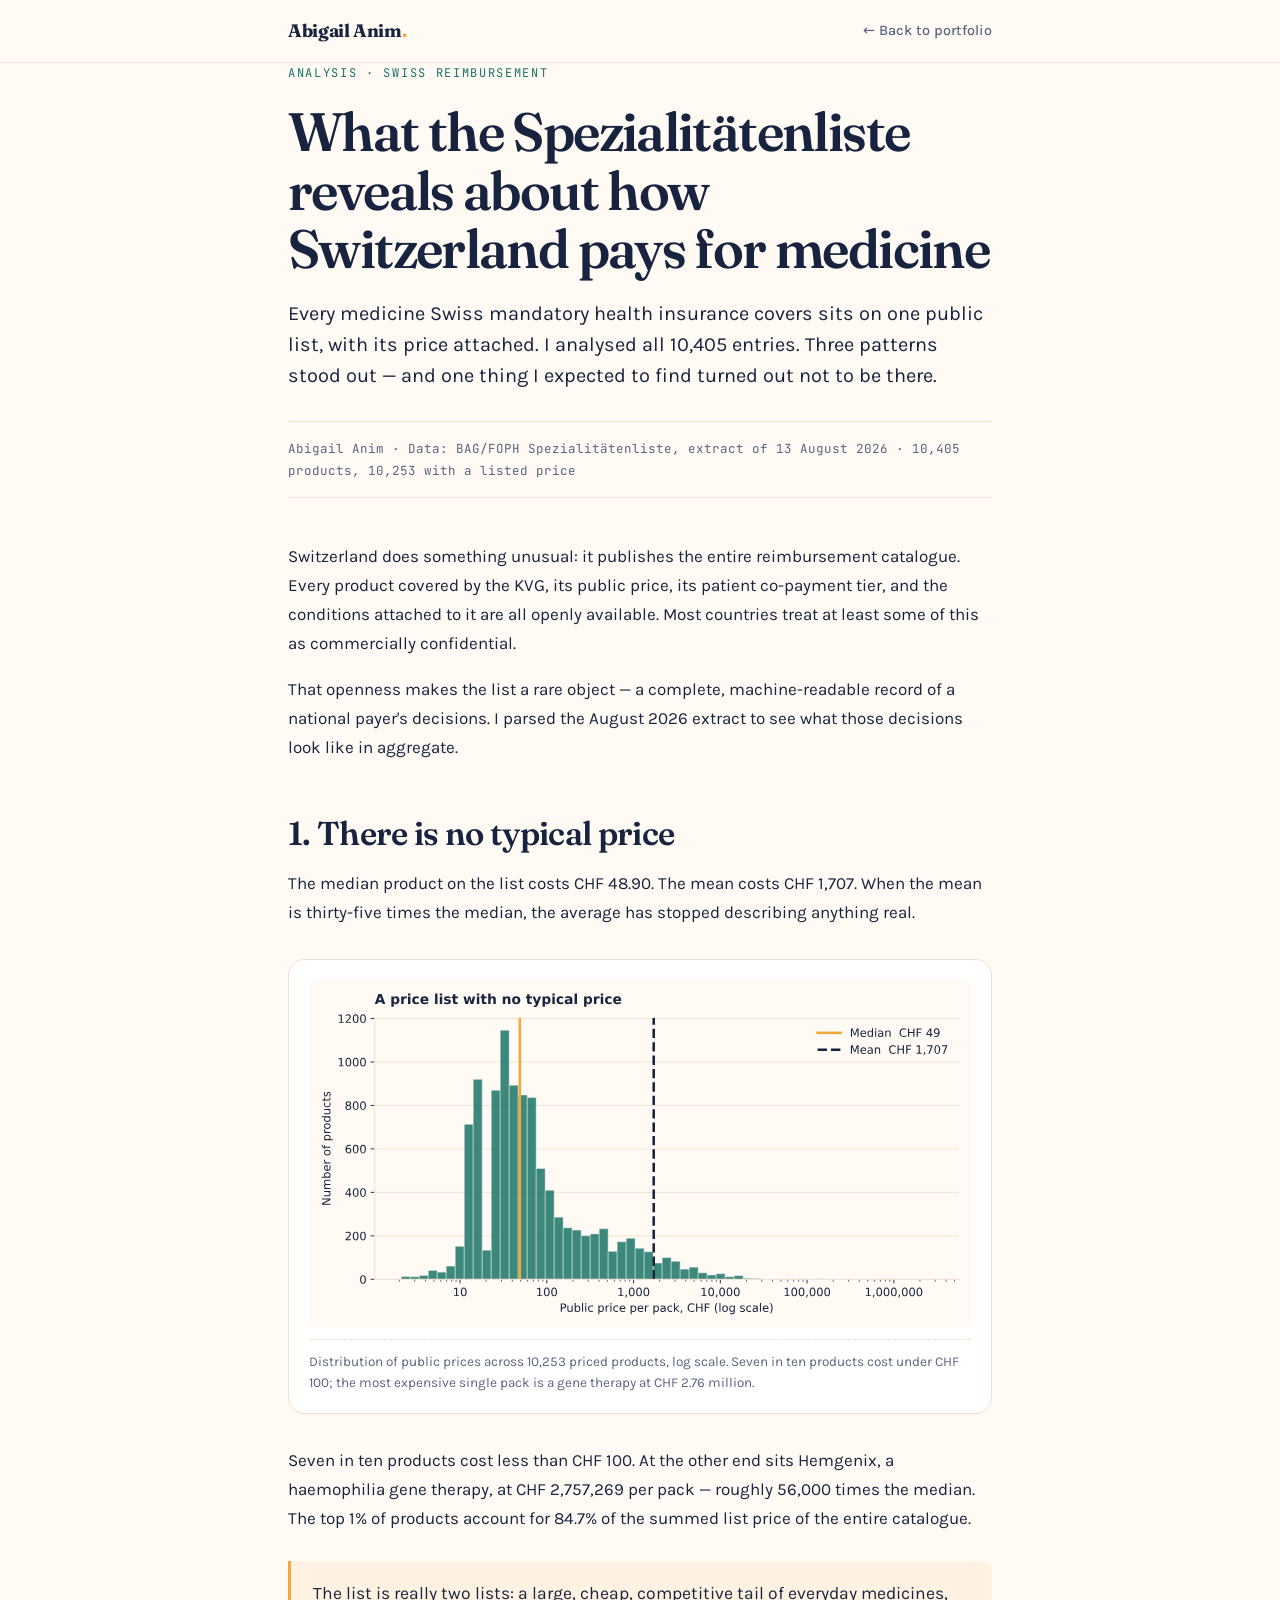
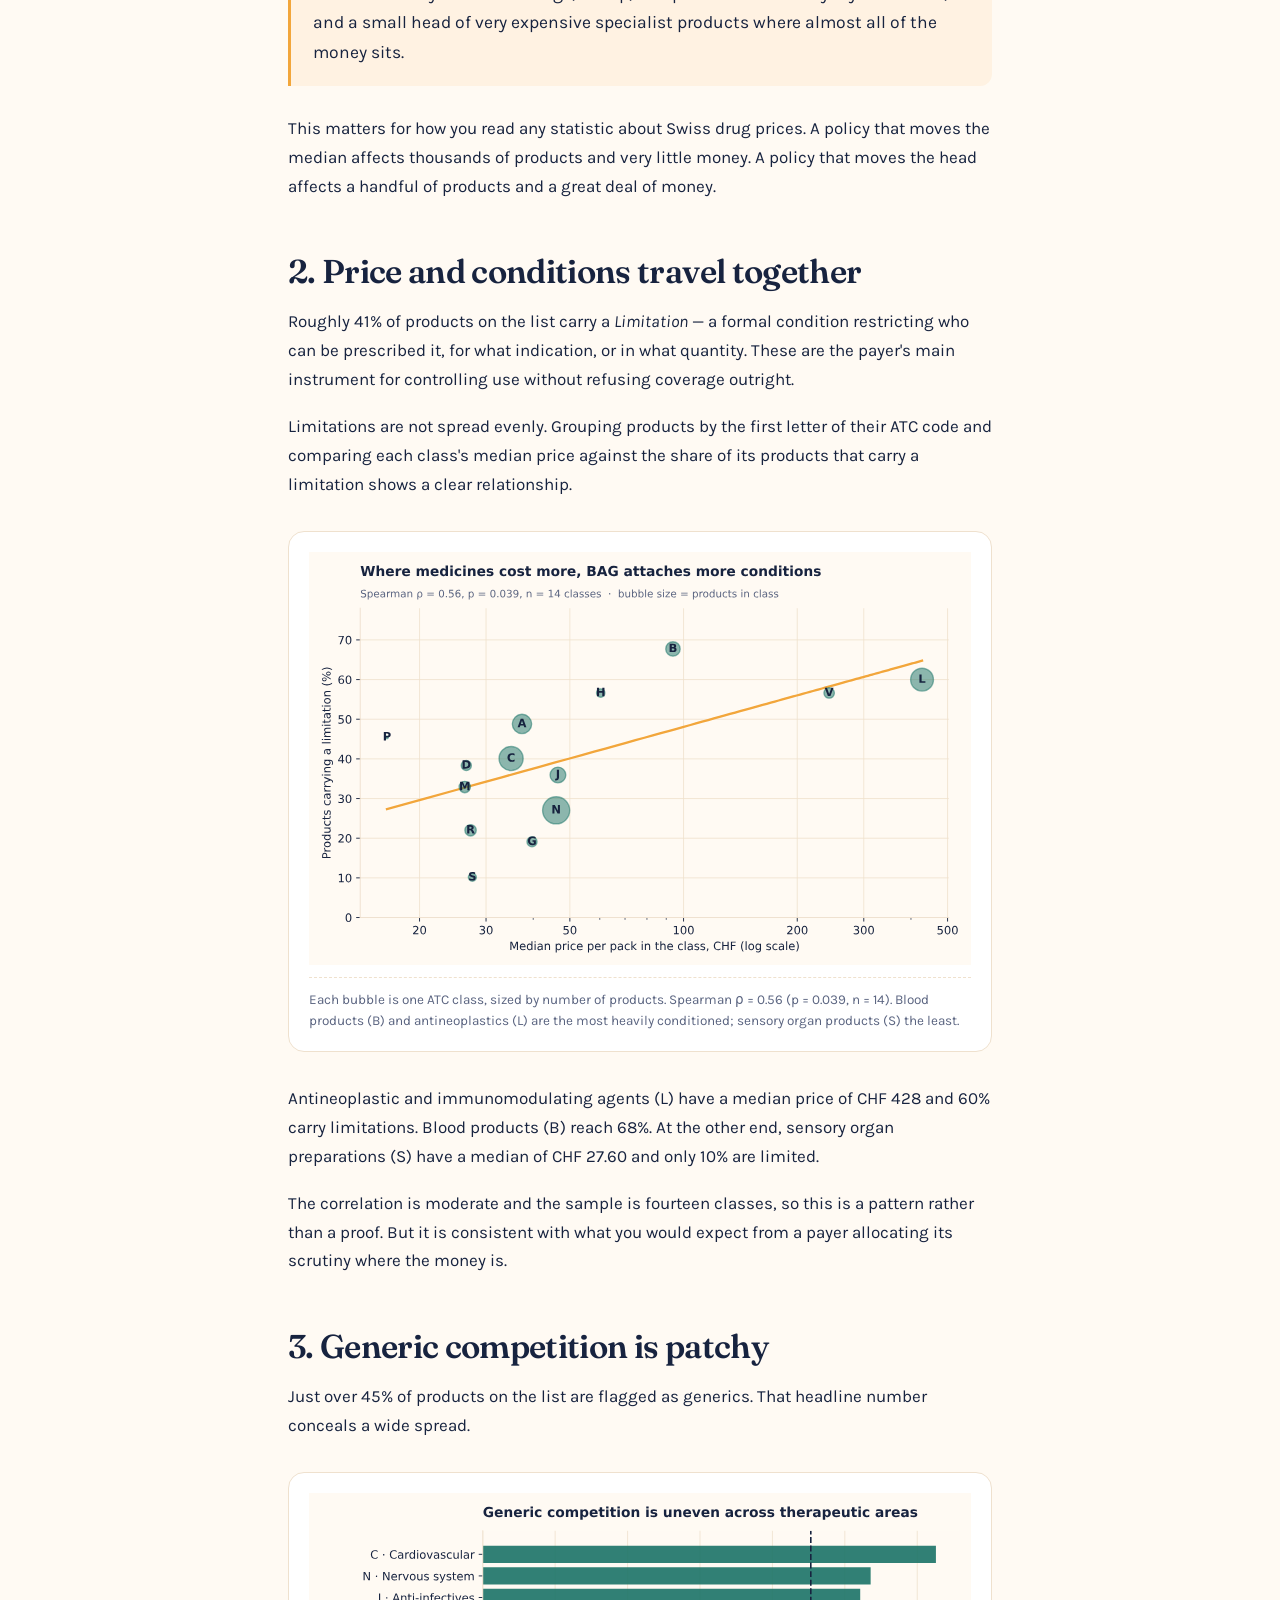
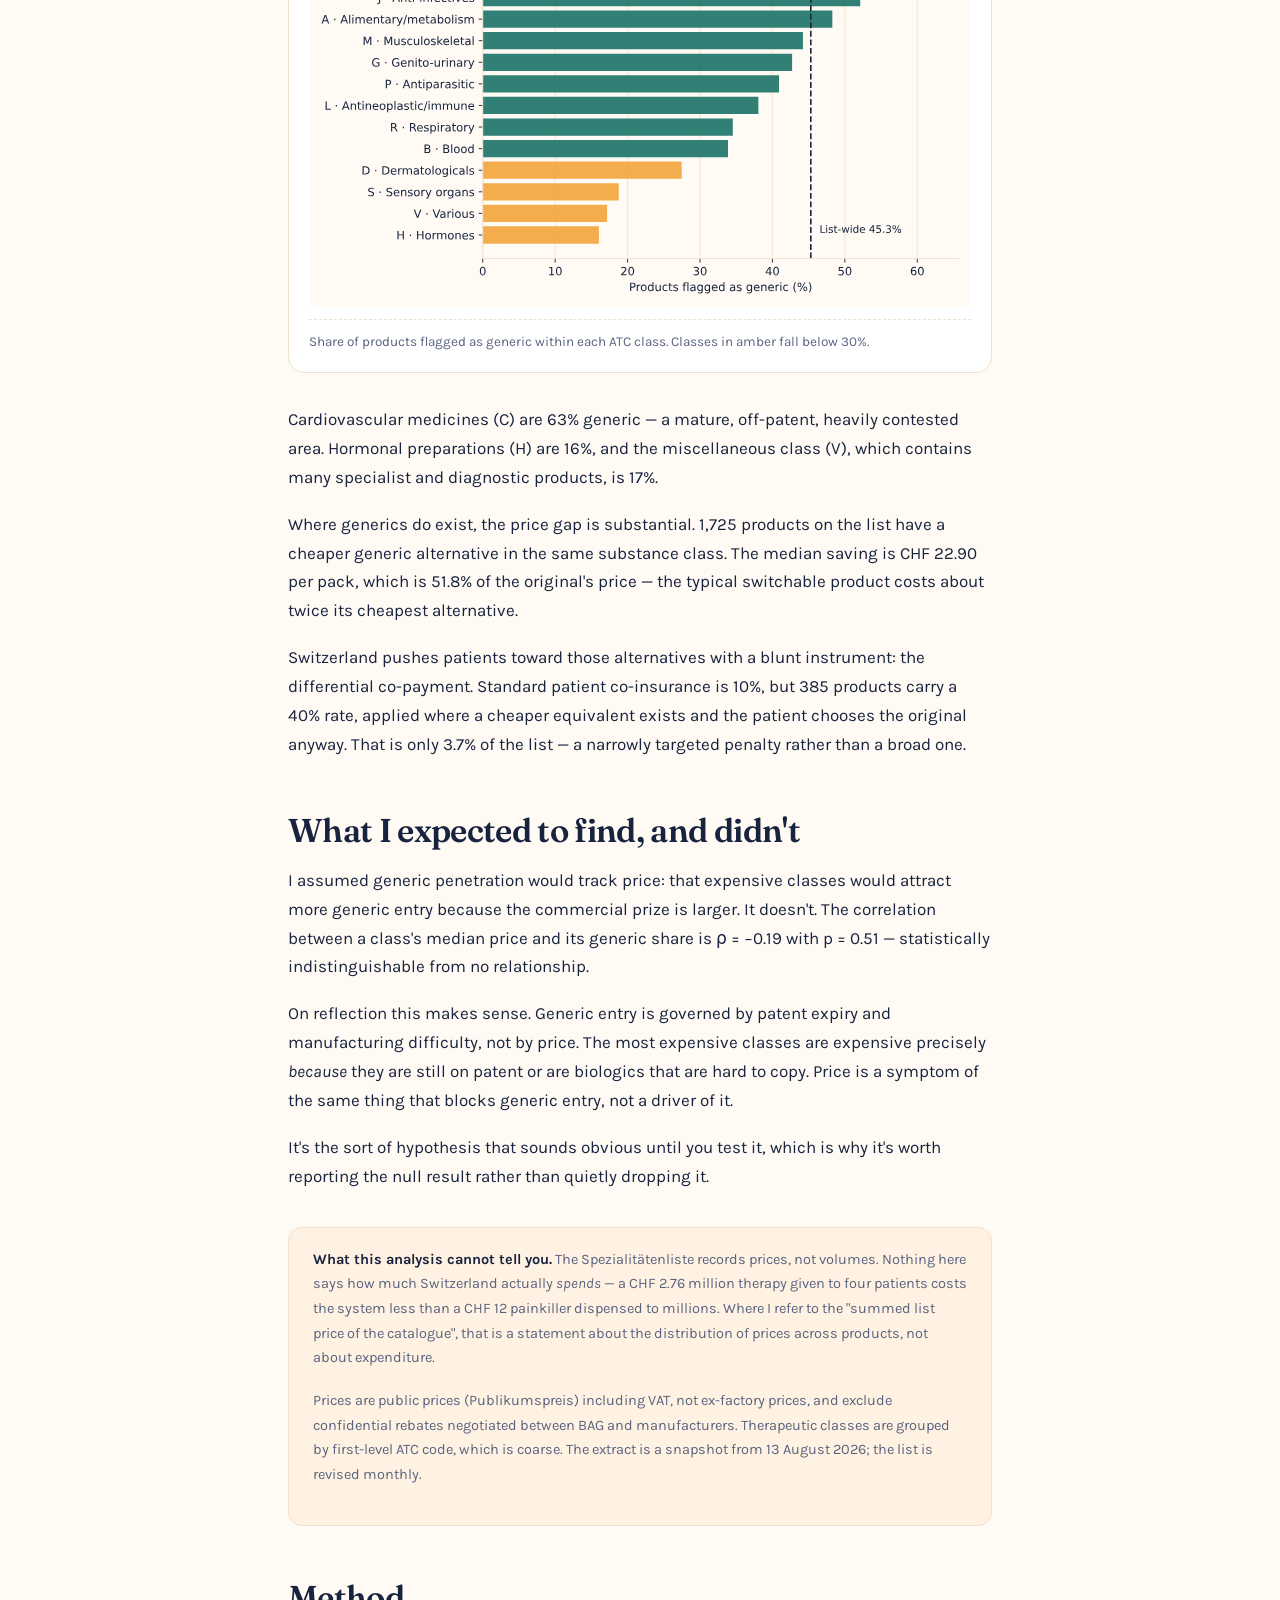
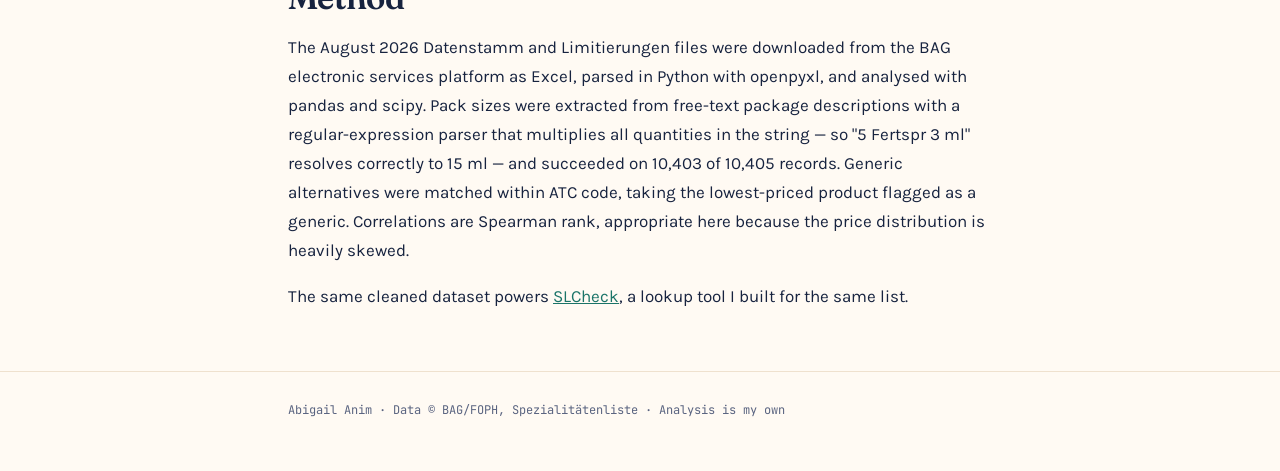
==== analysis.html @ 67337149 "Add files via upload" ====
<!doctype html>
<html lang="en">
<head>
<meta charset="utf-8">
<meta name="viewport" content="width=device-width, initial-scale=1">
<title>What the Spezialitätenliste reveals — Abigail Anim</title>
<meta name="description" content="An analysis of all 10,405 medicines reimbursed by Swiss mandatory health insurance, August 2026.">
<link rel="preconnect" href="https://fonts.googleapis.com">
<link rel="preconnect" href="https://fonts.gstatic.com" crossorigin>
<link href="https://fonts.googleapis.com/css2?family=Fraunces:opsz,wght@9..144,400;9..144,600;9..144,700&family=Karla:wght@400;500;600&family=JetBrains+Mono:wght@400;500&display=swap" rel="stylesheet">
<style>
:root{--ink:#17233F;--ink-2:#5A6480;--paper:#FFFAF3;--paper-2:#FFF2E2;--line:#EFE1CE;--marigold:#F2A63B;--teal:#1B7468}
*{box-sizing:border-box}
body{margin:0;background:var(--paper);color:var(--ink);font-family:'Karla',system-ui,sans-serif;font-size:17px;line-height:1.7;-webkit-font-smoothing:antialiased}
.wrap{max-width:760px;margin:0 auto;padding:0 28px}
header{border-bottom:1px solid var(--line);position:sticky;top:0;background:rgba(255,250,243,.9);backdrop-filter:blur(10px);z-index:10}
.bar{display:flex;align-items:center;justify-content:space-between;height:62px;max-width:760px;margin:0 auto;padding:0 28px}
.mark{font-family:'Fraunces',serif;font-weight:700;font-size:18px;color:var(--ink);text-decoration:none;letter-spacing:-.02em}
.mark span{color:var(--marigold)}
.back{font-size:14.5px;color:var(--ink-2);text-decoration:none;font-weight:500}
.back:hover{color:var(--ink)}
.eyebrow{font-family:'JetBrains Mono',monospace;font-size:12px;letter-spacing:.14em;text-transform:uppercase;color:var(--teal);margin:0 0 20px}
h1{font-family:'Fraunces',serif;font-size:clamp(34px,5.6vw,54px);line-height:1.08;letter-spacing:-.03em;font-weight:600;margin:0 0 20px}
.standfirst{font-size:20px;line-height:1.55;color:var(--ink);margin:0 0 30px}
.byline{font-family:'JetBrains Mono',monospace;font-size:12.5px;color:var(--ink-2);padding:16px 0;border-top:1px solid var(--line);border-bottom:1px solid var(--line);margin-bottom:44px}
h2{font-family:'Fraunces',serif;font-weight:600;font-size:clamp(25px,3.6vw,33px);letter-spacing:-.02em;line-height:1.18;margin:52px 0 16px}
h3{font-family:'Fraunces',serif;font-weight:600;font-size:20px;margin:34px 0 10px}
p{margin:0 0 18px}
figure{margin:32px 0;padding:20px;background:#fff;border:1px solid var(--line);border-radius:16px}
figure svg{display:block;width:100%;height:auto}
figcaption{font-size:13.5px;color:var(--ink-2);margin-top:12px;line-height:1.5;padding-top:12px;border-top:1px dashed var(--line)}
.pull{background:var(--paper-2);border-left:3px solid var(--marigold);padding:18px 22px;border-radius:0 12px 12px 0;margin:28px 0;font-size:17.5px}
.pull p:last-child{margin:0}
table{width:100%;border-collapse:collapse;font-size:14.5px;margin:24px 0}
th{text-align:left;font-family:'JetBrains Mono',monospace;font-size:11px;letter-spacing:.08em;text-transform:uppercase;color:var(--teal);border-bottom:1.5px solid var(--line);padding:8px 10px 8px 0;font-weight:500}
td{padding:8px 10px 8px 0;border-bottom:1px solid var(--line)}
td.num{font-family:'JetBrains Mono',monospace;text-align:right;padding-right:0}
th.num{text-align:right;padding-right:0}
.caveat{font-size:14.5px;color:var(--ink-2);background:var(--paper-2);border:1px solid var(--line);border-radius:14px;padding:20px 24px;margin:36px 0}
.caveat strong{color:var(--ink)}
a{color:var(--teal)}
footer{border-top:1px solid var(--line);margin-top:60px;padding:28px 0 50px;font-family:'JetBrains Mono',monospace;font-size:12px;color:var(--ink-2)}
@media(max-width:560px){.wrap,.bar{padding:0 20px}body{font-size:16px}figure{padding:14px}}
</style>
</head>
<body>
<header><div class="bar"><a class="mark" href="index.html">Abigail Anim<span>.</span></a><a class="back" href="index.html">← Back to portfolio</a></div></header>
<main class="wrap">
<p class="eyebrow">Analysis · Swiss reimbursement</p>
<h1>What the Spezialitätenliste reveals about how Switzerland pays for medicine</h1>
<p class="standfirst">Every medicine Swiss mandatory health insurance covers sits on one public list, with its price attached. I analysed all 10,405 entries. Three patterns stood out — and one thing I expected to find turned out not to be there.</p>
<div class="byline">Abigail Anim · Data: BAG/FOPH Spezialitätenliste, extract of 13 August 2026 · 10,405 products, 10,253 with a listed price</div>

<p>Switzerland does something unusual: it publishes the entire reimbursement catalogue. Every product covered by the KVG, its public price, its patient co-payment tier, and the conditions attached to it are all openly available. Most countries treat at least some of this as commercially confidential.</p>
<p>That openness makes the list a rare object — a complete, machine-readable record of a national payer's decisions. I parsed the August 2026 extract to see what those decisions look like in aggregate.</p>

<h2>1. There is no typical price</h2>
<p>The median product on the list costs CHF 48.90. The mean costs CHF 1,707. When the mean is thirty-five times the median, the average has stopped describing anything real.</p>

<figure><svg preserveAspectRatio="xMidYMid meet" xmlns:xlink="http://www.w3.org/1999/xlink" width="100%" viewBox="0 0 576 302.4" xmlns="http://www.w3.org/2000/svg" version="1.1">
 <metadata>
  <rdf:RDF xmlns:dc="http://purl.org/dc/elements/1.1/" xmlns:cc="http://creativecommons.org/ns#" xmlns:rdf="http://www.w3.org/1999/02/22-rdf-syntax-ns#">
   <cc:Work>
    <dc:type rdf:resource="http://purl.org/dc/dcmitype/StillImage"/>
    <dc:date>2026-08-24T17:28:46.777660</dc:date>
    <dc:format>image/svg+xml</dc:format>
    <dc:creator>
     <cc:Agent>
      <dc:title>Matplotlib v3.10.8, https://matplotlib.org/</dc:title>
     </cc:Agent>
    </dc:creator>
   </cc:Work>
  </rdf:RDF>
 </metadata>
 <defs>
  <style type="text/css">*{stroke-linejoin: round; stroke-linecap: butt}</style>
 </defs>
 <g id="figure_1">
  <g id="patch_1">
   <path d="M 0 302.4 
L 576 302.4 
L 576 0 
L 0 0 
z
" style="fill: #fffaf3"/>
  </g>
  <g id="axes_1">
   <g id="patch_2">
    <path d="M 57.17 260.44 
L 565.2 260.44 
L 565.2 32.88 
L 57.17 32.88 
z
" style="fill: #fffaf3"/>
   </g>
   <g id="matplotlib.axis_1">
    <g id="xtick_1">
     <g id="line2d_1">
      <defs>
       <path id="m11c3b1827e" d="M 0 0 
L 0 3.5 
" style="stroke: #17233f; stroke-width: 0.8"/>
      </defs>
      <g>
       <use xlink:href="#m11c3b1827e" x="131.425503" y="260.44" style="fill: #17233f; stroke: #17233f; stroke-width: 0.8"/>
      </g>
     </g>
     <g id="text_1">
      <!-- 10 -->
      <g style="fill: #17233f" transform="translate(125.063003 275.038438) scale(0.1 -0.1)">
       <defs>
        <path id="DejaVuSans-31" d="M 794 531 
L 1825 531 
L 1825 4091 
L 703 3866 
L 703 4441 
L 1819 4666 
L 2450 4666 
L 2450 531 
L 3481 531 
L 3481 0 
L 794 0 
L 794 531 
z
" transform="scale(0.015625)"/>
        <path id="DejaVuSans-30" d="M 2034 4250 
Q 1547 4250 1301 3770 
Q 1056 3291 1056 2328 
Q 1056 1369 1301 889 
Q 1547 409 2034 409 
Q 2525 409 2770 889 
Q 3016 1369 3016 2328 
Q 3016 3291 2770 3770 
Q 2525 4250 2034 4250 
z
M 2034 4750 
Q 2819 4750 3233 4129 
Q 3647 3509 3647 2328 
Q 3647 1150 3233 529 
Q 2819 -91 2034 -91 
Q 1250 -91 836 529 
Q 422 1150 422 2328 
Q 422 3509 836 4129 
Q 1250 4750 2034 4750 
z
" transform="scale(0.015625)"/>
       </defs>
       <use xlink:href="#DejaVuSans-31"/>
       <use xlink:href="#DejaVuSans-30" transform="translate(63.623047 0)"/>
      </g>
     </g>
    </g>
    <g id="xtick_2">
     <g id="line2d_2">
      <g>
       <use xlink:href="#m11c3b1827e" x="206.91191" y="260.44" style="fill: #17233f; stroke: #17233f; stroke-width: 0.8"/>
      </g>
     </g>
     <g id="text_2">
      <!-- 100 -->
      <g style="fill: #17233f" transform="translate(197.36816 275.038438) scale(0.1 -0.1)">
       <use xlink:href="#DejaVuSans-31"/>
       <use xlink:href="#DejaVuSans-30" transform="translate(63.623047 0)"/>
       <use xlink:href="#DejaVuSans-30" transform="translate(127.246094 0)"/>
      </g>
     </g>
    </g>
    <g id="xtick_3">
     <g id="line2d_3">
      <g>
       <use xlink:href="#m11c3b1827e" x="282.398317" y="260.44" style="fill: #17233f; stroke: #17233f; stroke-width: 0.8"/>
      </g>
     </g>
     <g id="text_3">
      <!-- 1,000 -->
      <g style="fill: #17233f" transform="translate(268.084254 275.038438) scale(0.1 -0.1)">
       <defs>
        <path id="DejaVuSans-2c" d="M 750 794 
L 1409 794 
L 1409 256 
L 897 -744 
L 494 -744 
L 750 256 
L 750 794 
z
" transform="scale(0.015625)"/>
       </defs>
       <use xlink:href="#DejaVuSans-31"/>
       <use xlink:href="#DejaVuSans-2c" transform="translate(63.623047 0)"/>
       <use xlink:href="#DejaVuSans-30" transform="translate(95.410156 0)"/>
       <use xlink:href="#DejaVuSans-30" transform="translate(159.033203 0)"/>
       <use xlink:href="#DejaVuSans-30" transform="translate(222.65625 0)"/>
      </g>
     </g>
    </g>
    <g id="xtick_4">
     <g id="line2d_4">
      <g>
       <use xlink:href="#m11c3b1827e" x="357.884724" y="260.44" style="fill: #17233f; stroke: #17233f; stroke-width: 0.8"/>
      </g>
     </g>
     <g id="text_4">
      <!-- 10,000 -->
      <g style="fill: #17233f" transform="translate(340.389411 275.038438) scale(0.1 -0.1)">
       <use xlink:href="#DejaVuSans-31"/>
       <use xlink:href="#DejaVuSans-30" transform="translate(63.623047 0)"/>
       <use xlink:href="#DejaVuSans-2c" transform="translate(127.246094 0)"/>
       <use xlink:href="#DejaVuSans-30" transform="translate(159.033203 0)"/>
       <use xlink:href="#DejaVuSans-30" transform="translate(222.65625 0)"/>
       <use xlink:href="#DejaVuSans-30" transform="translate(286.279297 0)"/>
      </g>
     </g>
    </g>
    <g id="xtick_5">
     <g id="line2d_5">
      <g>
       <use xlink:href="#m11c3b1827e" x="433.371131" y="260.44" style="fill: #17233f; stroke: #17233f; stroke-width: 0.8"/>
      </g>
     </g>
     <g id="text_5">
      <!-- 100,000 -->
      <g style="fill: #17233f" transform="translate(412.694568 275.038438) scale(0.1 -0.1)">
       <use xlink:href="#DejaVuSans-31"/>
       <use xlink:href="#DejaVuSans-30" transform="translate(63.623047 0)"/>
       <use xlink:href="#DejaVuSans-30" transform="translate(127.246094 0)"/>
       <use xlink:href="#DejaVuSans-2c" transform="translate(190.869141 0)"/>
       <use xlink:href="#DejaVuSans-30" transform="translate(222.65625 0)"/>
       <use xlink:href="#DejaVuSans-30" transform="translate(286.279297 0)"/>
       <use xlink:href="#DejaVuSans-30" transform="translate(349.902344 0)"/>
      </g>
     </g>
    </g>
    <g id="xtick_6">
     <g id="line2d_6">
      <g>
       <use xlink:href="#m11c3b1827e" x="508.857537" y="260.44" style="fill: #17233f; stroke: #17233f; stroke-width: 0.8"/>
      </g>
     </g>
     <g id="text_6">
      <!-- 1,000,000 -->
      <g style="fill: #17233f" transform="translate(483.410662 275.038438) scale(0.1 -0.1)">
       <use xlink:href="#DejaVuSans-31"/>
       <use xlink:href="#DejaVuSans-2c" transform="translate(63.623047 0)"/>
       <use xlink:href="#DejaVuSans-30" transform="translate(95.410156 0)"/>
       <use xlink:href="#DejaVuSans-30" transform="translate(159.033203 0)"/>
       <use xlink:href="#DejaVuSans-30" transform="translate(222.65625 0)"/>
       <use xlink:href="#DejaVuSans-2c" transform="translate(286.279297 0)"/>
       <use xlink:href="#DejaVuSans-30" transform="translate(318.066406 0)"/>
       <use xlink:href="#DejaVuSans-30" transform="translate(381.689453 0)"/>
       <use xlink:href="#DejaVuSans-30" transform="translate(445.3125 0)"/>
      </g>
     </g>
    </g>
    <g id="xtick_7">
     <g id="line2d_7">
      <defs>
       <path id="mddeb234a5d" d="M 0 0 
L 0 2 
" style="stroke: #17233f; stroke-width: 0.6"/>
      </defs>
      <g>
       <use xlink:href="#mddeb234a5d" x="78.662769" y="260.44" style="fill: #17233f; stroke: #17233f; stroke-width: 0.6"/>
      </g>
     </g>
    </g>
    <g id="xtick_8">
     <g id="line2d_8">
      <g>
       <use xlink:href="#mddeb234a5d" x="91.955265" y="260.44" style="fill: #17233f; stroke: #17233f; stroke-width: 0.6"/>
      </g>
     </g>
    </g>
    <g id="xtick_9">
     <g id="line2d_9">
      <g>
       <use xlink:href="#mddeb234a5d" x="101.386441" y="260.44" style="fill: #17233f; stroke: #17233f; stroke-width: 0.6"/>
      </g>
     </g>
    </g>
    <g id="xtick_10">
     <g id="line2d_10">
      <g>
       <use xlink:href="#mddeb234a5d" x="108.70183" y="260.44" style="fill: #17233f; stroke: #17233f; stroke-width: 0.6"/>
      </g>
     </g>
    </g>
    <g id="xtick_11">
     <g id="line2d_11">
      <g>
       <use xlink:href="#mddeb234a5d" x="114.678938" y="260.44" style="fill: #17233f; stroke: #17233f; stroke-width: 0.6"/>
      </g>
     </g>
    </g>
    <g id="xtick_12">
     <g id="line2d_12">
      <g>
       <use xlink:href="#mddeb234a5d" x="119.73251" y="260.44" style="fill: #17233f; stroke: #17233f; stroke-width: 0.6"/>
      </g>
     </g>
    </g>
    <g id="xtick_13">
     <g id="line2d_13">
      <g>
       <use xlink:href="#mddeb234a5d" x="124.110114" y="260.44" style="fill: #17233f; stroke: #17233f; stroke-width: 0.6"/>
      </g>
     </g>
    </g>
    <g id="xtick_14">
     <g id="line2d_14">
      <g>
       <use xlink:href="#mddeb234a5d" x="127.971434" y="260.44" style="fill: #17233f; stroke: #17233f; stroke-width: 0.6"/>
      </g>
     </g>
    </g>
    <g id="xtick_15">
     <g id="line2d_15">
      <g>
       <use xlink:href="#mddeb234a5d" x="154.149176" y="260.44" style="fill: #17233f; stroke: #17233f; stroke-width: 0.6"/>
      </g>
     </g>
    </g>
    <g id="xtick_16">
     <g id="line2d_16">
      <g>
       <use xlink:href="#mddeb234a5d" x="167.441672" y="260.44" style="fill: #17233f; stroke: #17233f; stroke-width: 0.6"/>
      </g>
     </g>
    </g>
    <g id="xtick_17">
     <g id="line2d_17">
      <g>
       <use xlink:href="#mddeb234a5d" x="176.872848" y="260.44" style="fill: #17233f; stroke: #17233f; stroke-width: 0.6"/>
      </g>
     </g>
    </g>
    <g id="xtick_18">
     <g id="line2d_18">
      <g>
       <use xlink:href="#mddeb234a5d" x="184.188237" y="260.44" style="fill: #17233f; stroke: #17233f; stroke-width: 0.6"/>
      </g>
     </g>
    </g>
    <g id="xtick_19">
     <g id="line2d_19">
      <g>
       <use xlink:href="#mddeb234a5d" x="190.165345" y="260.44" style="fill: #17233f; stroke: #17233f; stroke-width: 0.6"/>
      </g>
     </g>
    </g>
    <g id="xtick_20">
     <g id="line2d_20">
      <g>
       <use xlink:href="#mddeb234a5d" x="195.218917" y="260.44" style="fill: #17233f; stroke: #17233f; stroke-width: 0.6"/>
      </g>
     </g>
    </g>
    <g id="xtick_21">
     <g id="line2d_21">
      <g>
       <use xlink:href="#mddeb234a5d" x="199.596521" y="260.44" style="fill: #17233f; stroke: #17233f; stroke-width: 0.6"/>
      </g>
     </g>
    </g>
    <g id="xtick_22">
     <g id="line2d_22">
      <g>
       <use xlink:href="#mddeb234a5d" x="203.457841" y="260.44" style="fill: #17233f; stroke: #17233f; stroke-width: 0.6"/>
      </g>
     </g>
    </g>
    <g id="xtick_23">
     <g id="line2d_23">
      <g>
       <use xlink:href="#mddeb234a5d" x="229.635583" y="260.44" style="fill: #17233f; stroke: #17233f; stroke-width: 0.6"/>
      </g>
     </g>
    </g>
    <g id="xtick_24">
     <g id="line2d_24">
      <g>
       <use xlink:href="#mddeb234a5d" x="242.928079" y="260.44" style="fill: #17233f; stroke: #17233f; stroke-width: 0.6"/>
      </g>
     </g>
    </g>
    <g id="xtick_25">
     <g id="line2d_25">
      <g>
       <use xlink:href="#mddeb234a5d" x="252.359255" y="260.44" style="fill: #17233f; stroke: #17233f; stroke-width: 0.6"/>
      </g>
     </g>
    </g>
    <g id="xtick_26">
     <g id="line2d_26">
      <g>
       <use xlink:href="#mddeb234a5d" x="259.674644" y="260.44" style="fill: #17233f; stroke: #17233f; stroke-width: 0.6"/>
      </g>
     </g>
    </g>
    <g id="xtick_27">
     <g id="line2d_27">
      <g>
       <use xlink:href="#mddeb234a5d" x="265.651752" y="260.44" style="fill: #17233f; stroke: #17233f; stroke-width: 0.6"/>
      </g>
     </g>
    </g>
    <g id="xtick_28">
     <g id="line2d_28">
      <g>
       <use xlink:href="#mddeb234a5d" x="270.705324" y="260.44" style="fill: #17233f; stroke: #17233f; stroke-width: 0.6"/>
      </g>
     </g>
    </g>
    <g id="xtick_29">
     <g id="line2d_29">
      <g>
       <use xlink:href="#mddeb234a5d" x="275.082928" y="260.44" style="fill: #17233f; stroke: #17233f; stroke-width: 0.6"/>
      </g>
     </g>
    </g>
    <g id="xtick_30">
     <g id="line2d_30">
      <g>
       <use xlink:href="#mddeb234a5d" x="278.944248" y="260.44" style="fill: #17233f; stroke: #17233f; stroke-width: 0.6"/>
      </g>
     </g>
    </g>
    <g id="xtick_31">
     <g id="line2d_31">
      <g>
       <use xlink:href="#mddeb234a5d" x="305.121989" y="260.44" style="fill: #17233f; stroke: #17233f; stroke-width: 0.6"/>
      </g>
     </g>
    </g>
    <g id="xtick_32">
     <g id="line2d_32">
      <g>
       <use xlink:href="#mddeb234a5d" x="318.414486" y="260.44" style="fill: #17233f; stroke: #17233f; stroke-width: 0.6"/>
      </g>
     </g>
    </g>
    <g id="xtick_33">
     <g id="line2d_33">
      <g>
       <use xlink:href="#mddeb234a5d" x="327.845662" y="260.44" style="fill: #17233f; stroke: #17233f; stroke-width: 0.6"/>
      </g>
     </g>
    </g>
    <g id="xtick_34">
     <g id="line2d_34">
      <g>
       <use xlink:href="#mddeb234a5d" x="335.161051" y="260.44" style="fill: #17233f; stroke: #17233f; stroke-width: 0.6"/>
      </g>
     </g>
    </g>
    <g id="xtick_35">
     <g id="line2d_35">
      <g>
       <use xlink:href="#mddeb234a5d" x="341.138159" y="260.44" style="fill: #17233f; stroke: #17233f; stroke-width: 0.6"/>
      </g>
     </g>
    </g>
    <g id="xtick_36">
     <g id="line2d_36">
      <g>
       <use xlink:href="#mddeb234a5d" x="346.191731" y="260.44" style="fill: #17233f; stroke: #17233f; stroke-width: 0.6"/>
      </g>
     </g>
    </g>
    <g id="xtick_37">
     <g id="line2d_37">
      <g>
       <use xlink:href="#mddeb234a5d" x="350.569335" y="260.44" style="fill: #17233f; stroke: #17233f; stroke-width: 0.6"/>
      </g>
     </g>
    </g>
    <g id="xtick_38">
     <g id="line2d_38">
      <g>
       <use xlink:href="#mddeb234a5d" x="354.430655" y="260.44" style="fill: #17233f; stroke: #17233f; stroke-width: 0.6"/>
      </g>
     </g>
    </g>
    <g id="xtick_39">
     <g id="line2d_39">
      <g>
       <use xlink:href="#mddeb234a5d" x="380.608396" y="260.44" style="fill: #17233f; stroke: #17233f; stroke-width: 0.6"/>
      </g>
     </g>
    </g>
    <g id="xtick_40">
     <g id="line2d_40">
      <g>
       <use xlink:href="#mddeb234a5d" x="393.900893" y="260.44" style="fill: #17233f; stroke: #17233f; stroke-width: 0.6"/>
      </g>
     </g>
    </g>
    <g id="xtick_41">
     <g id="line2d_41">
      <g>
       <use xlink:href="#mddeb234a5d" x="403.332069" y="260.44" style="fill: #17233f; stroke: #17233f; stroke-width: 0.6"/>
      </g>
     </g>
    </g>
    <g id="xtick_42">
     <g id="line2d_42">
      <g>
       <use xlink:href="#mddeb234a5d" x="410.647458" y="260.44" style="fill: #17233f; stroke: #17233f; stroke-width: 0.6"/>
      </g>
     </g>
    </g>
    <g id="xtick_43">
     <g id="line2d_43">
      <g>
       <use xlink:href="#mddeb234a5d" x="416.624566" y="260.44" style="fill: #17233f; stroke: #17233f; stroke-width: 0.6"/>
      </g>
     </g>
    </g>
    <g id="xtick_44">
     <g id="line2d_44">
      <g>
       <use xlink:href="#mddeb234a5d" x="421.678138" y="260.44" style="fill: #17233f; stroke: #17233f; stroke-width: 0.6"/>
      </g>
     </g>
    </g>
    <g id="xtick_45">
     <g id="line2d_45">
      <g>
       <use xlink:href="#mddeb234a5d" x="426.055742" y="260.44" style="fill: #17233f; stroke: #17233f; stroke-width: 0.6"/>
      </g>
     </g>
    </g>
    <g id="xtick_46">
     <g id="line2d_46">
      <g>
       <use xlink:href="#mddeb234a5d" x="429.917062" y="260.44" style="fill: #17233f; stroke: #17233f; stroke-width: 0.6"/>
      </g>
     </g>
    </g>
    <g id="xtick_47">
     <g id="line2d_47">
      <g>
       <use xlink:href="#mddeb234a5d" x="456.094803" y="260.44" style="fill: #17233f; stroke: #17233f; stroke-width: 0.6"/>
      </g>
     </g>
    </g>
    <g id="xtick_48">
     <g id="line2d_48">
      <g>
       <use xlink:href="#mddeb234a5d" x="469.3873" y="260.44" style="fill: #17233f; stroke: #17233f; stroke-width: 0.6"/>
      </g>
     </g>
    </g>
    <g id="xtick_49">
     <g id="line2d_49">
      <g>
       <use xlink:href="#mddeb234a5d" x="478.818476" y="260.44" style="fill: #17233f; stroke: #17233f; stroke-width: 0.6"/>
      </g>
     </g>
    </g>
    <g id="xtick_50">
     <g id="line2d_50">
      <g>
       <use xlink:href="#mddeb234a5d" x="486.133865" y="260.44" style="fill: #17233f; stroke: #17233f; stroke-width: 0.6"/>
      </g>
     </g>
    </g>
    <g id="xtick_51">
     <g id="line2d_51">
      <g>
       <use xlink:href="#mddeb234a5d" x="492.110972" y="260.44" style="fill: #17233f; stroke: #17233f; stroke-width: 0.6"/>
      </g>
     </g>
    </g>
    <g id="xtick_52">
     <g id="line2d_52">
      <g>
       <use xlink:href="#mddeb234a5d" x="497.164545" y="260.44" style="fill: #17233f; stroke: #17233f; stroke-width: 0.6"/>
      </g>
     </g>
    </g>
    <g id="xtick_53">
     <g id="line2d_53">
      <g>
       <use xlink:href="#mddeb234a5d" x="501.542149" y="260.44" style="fill: #17233f; stroke: #17233f; stroke-width: 0.6"/>
      </g>
     </g>
    </g>
    <g id="xtick_54">
     <g id="line2d_54">
      <g>
       <use xlink:href="#mddeb234a5d" x="505.403469" y="260.44" style="fill: #17233f; stroke: #17233f; stroke-width: 0.6"/>
      </g>
     </g>
    </g>
    <g id="xtick_55">
     <g id="line2d_55">
      <g>
       <use xlink:href="#mddeb234a5d" x="531.58121" y="260.44" style="fill: #17233f; stroke: #17233f; stroke-width: 0.6"/>
      </g>
     </g>
    </g>
    <g id="xtick_56">
     <g id="line2d_56">
      <g>
       <use xlink:href="#mddeb234a5d" x="544.873707" y="260.44" style="fill: #17233f; stroke: #17233f; stroke-width: 0.6"/>
      </g>
     </g>
    </g>
    <g id="xtick_57">
     <g id="line2d_57">
      <g>
       <use xlink:href="#mddeb234a5d" x="554.304883" y="260.44" style="fill: #17233f; stroke: #17233f; stroke-width: 0.6"/>
      </g>
     </g>
    </g>
    <g id="xtick_58">
     <g id="line2d_58">
      <g>
       <use xlink:href="#mddeb234a5d" x="561.620272" y="260.44" style="fill: #17233f; stroke: #17233f; stroke-width: 0.6"/>
      </g>
     </g>
    </g>
    <g id="text_7">
     <!-- Public price per pack, CHF (log scale) -->
     <g style="fill: #17233f" transform="translate(218.095156 288.716563) scale(0.1 -0.1)">
      <defs>
       <path id="DejaVuSans-50" d="M 1259 4147 
L 1259 2394 
L 2053 2394 
Q 2494 2394 2734 2622 
Q 2975 2850 2975 3272 
Q 2975 3691 2734 3919 
Q 2494 4147 2053 4147 
L 1259 4147 
z
M 628 4666 
L 2053 4666 
Q 2838 4666 3239 4311 
Q 3641 3956 3641 3272 
Q 3641 2581 3239 2228 
Q 2838 1875 2053 1875 
L 1259 1875 
L 1259 0 
L 628 0 
L 628 4666 
z
" transform="scale(0.015625)"/>
       <path id="DejaVuSans-75" d="M 544 1381 
L 544 3500 
L 1119 3500 
L 1119 1403 
Q 1119 906 1312 657 
Q 1506 409 1894 409 
Q 2359 409 2629 706 
Q 2900 1003 2900 1516 
L 2900 3500 
L 3475 3500 
L 3475 0 
L 2900 0 
L 2900 538 
Q 2691 219 2414 64 
Q 2138 -91 1772 -91 
Q 1169 -91 856 284 
Q 544 659 544 1381 
z
M 1991 3584 
L 1991 3584 
z
" transform="scale(0.015625)"/>
       <path id="DejaVuSans-62" d="M 3116 1747 
Q 3116 2381 2855 2742 
Q 2594 3103 2138 3103 
Q 1681 3103 1420 2742 
Q 1159 2381 1159 1747 
Q 1159 1113 1420 752 
Q 1681 391 2138 391 
Q 2594 391 2855 752 
Q 3116 1113 3116 1747 
z
M 1159 2969 
Q 1341 3281 1617 3432 
Q 1894 3584 2278 3584 
Q 2916 3584 3314 3078 
Q 3713 2572 3713 1747 
Q 3713 922 3314 415 
Q 2916 -91 2278 -91 
Q 1894 -91 1617 61 
Q 1341 213 1159 525 
L 1159 0 
L 581 0 
L 581 4863 
L 1159 4863 
L 1159 2969 
z
" transform="scale(0.015625)"/>
       <path id="DejaVuSans-6c" d="M 603 4863 
L 1178 4863 
L 1178 0 
L 603 0 
L 603 4863 
z
" transform="scale(0.015625)"/>
       <path id="DejaVuSans-69" d="M 603 3500 
L 1178 3500 
L 1178 0 
L 603 0 
L 603 3500 
z
M 603 4863 
L 1178 4863 
L 1178 4134 
L 603 4134 
L 603 4863 
z
" transform="scale(0.015625)"/>
       <path id="DejaVuSans-63" d="M 3122 3366 
L 3122 2828 
Q 2878 2963 2633 3030 
Q 2388 3097 2138 3097 
Q 1578 3097 1268 2742 
Q 959 2388 959 1747 
Q 959 1106 1268 751 
Q 1578 397 2138 397 
Q 2388 397 2633 464 
Q 2878 531 3122 666 
L 3122 134 
Q 2881 22 2623 -34 
Q 2366 -91 2075 -91 
Q 1284 -91 818 406 
Q 353 903 353 1747 
Q 353 2603 823 3093 
Q 1294 3584 2113 3584 
Q 2378 3584 2631 3529 
Q 2884 3475 3122 3366 
z
" transform="scale(0.015625)"/>
       <path id="DejaVuSans-20" transform="scale(0.015625)"/>
       <path id="DejaVuSans-70" d="M 1159 525 
L 1159 -1331 
L 581 -1331 
L 581 3500 
L 1159 3500 
L 1159 2969 
Q 1341 3281 1617 3432 
Q 1894 3584 2278 3584 
Q 2916 3584 3314 3078 
Q 3713 2572 3713 1747 
Q 3713 922 3314 415 
Q 2916 -91 2278 -91 
Q 1894 -91 1617 61 
Q 1341 213 1159 525 
z
M 3116 1747 
Q 3116 2381 2855 2742 
Q 2594 3103 2138 3103 
Q 1681 3103 1420 2742 
Q 1159 2381 1159 1747 
Q 1159 1113 1420 752 
Q 1681 391 2138 391 
Q 2594 391 2855 752 
Q 3116 1113 3116 1747 
z
" transform="scale(0.015625)"/>
       <path id="DejaVuSans-72" d="M 2631 2963 
Q 2534 3019 2420 3045 
Q 2306 3072 2169 3072 
Q 1681 3072 1420 2755 
Q 1159 2438 1159 1844 
L 1159 0 
L 581 0 
L 581 3500 
L 1159 3500 
L 1159 2956 
Q 1341 3275 1631 3429 
Q 1922 3584 2338 3584 
Q 2397 3584 2469 3576 
Q 2541 3569 2628 3553 
L 2631 2963 
z
" transform="scale(0.015625)"/>
       <path id="DejaVuSans-65" d="M 3597 1894 
L 3597 1613 
L 953 1613 
Q 991 1019 1311 708 
Q 1631 397 2203 397 
Q 2534 397 2845 478 
Q 3156 559 3463 722 
L 3463 178 
Q 3153 47 2828 -22 
Q 2503 -91 2169 -91 
Q 1331 -91 842 396 
Q 353 884 353 1716 
Q 353 2575 817 3079 
Q 1281 3584 2069 3584 
Q 2775 3584 3186 3129 
Q 3597 2675 3597 1894 
z
M 3022 2063 
Q 3016 2534 2758 2815 
Q 2500 3097 2075 3097 
Q 1594 3097 1305 2825 
Q 1016 2553 972 2059 
L 3022 2063 
z
" transform="scale(0.015625)"/>
       <path id="DejaVuSans-61" d="M 2194 1759 
Q 1497 1759 1228 1600 
Q 959 1441 959 1056 
Q 959 750 1161 570 
Q 1363 391 1709 391 
Q 2188 391 2477 730 
Q 2766 1069 2766 1631 
L 2766 1759 
L 2194 1759 
z
M 3341 1997 
L 3341 0 
L 2766 0 
L 2766 531 
Q 2569 213 2275 61 
Q 1981 -91 1556 -91 
Q 1019 -91 701 211 
Q 384 513 384 1019 
Q 384 1609 779 1909 
Q 1175 2209 1959 2209 
L 2766 2209 
L 2766 2266 
Q 2766 2663 2505 2880 
Q 2244 3097 1772 3097 
Q 1472 3097 1187 3025 
Q 903 2953 641 2809 
L 641 3341 
Q 956 3463 1253 3523 
Q 1550 3584 1831 3584 
Q 2591 3584 2966 3190 
Q 3341 2797 3341 1997 
z
" transform="scale(0.015625)"/>
       <path id="DejaVuSans-6b" d="M 581 4863 
L 1159 4863 
L 1159 1991 
L 2875 3500 
L 3609 3500 
L 1753 1863 
L 3688 0 
L 2938 0 
L 1159 1709 
L 1159 0 
L 581 0 
L 581 4863 
z
" transform="scale(0.015625)"/>
       <path id="DejaVuSans-43" d="M 4122 4306 
L 4122 3641 
Q 3803 3938 3442 4084 
Q 3081 4231 2675 4231 
Q 1875 4231 1450 3742 
Q 1025 3253 1025 2328 
Q 1025 1406 1450 917 
Q 1875 428 2675 428 
Q 3081 428 3442 575 
Q 3803 722 4122 1019 
L 4122 359 
Q 3791 134 3420 21 
Q 3050 -91 2638 -91 
Q 1578 -91 968 557 
Q 359 1206 359 2328 
Q 359 3453 968 4101 
Q 1578 4750 2638 4750 
Q 3056 4750 3426 4639 
Q 3797 4528 4122 4306 
z
" transform="scale(0.015625)"/>
       <path id="DejaVuSans-48" d="M 628 4666 
L 1259 4666 
L 1259 2753 
L 3553 2753 
L 3553 4666 
L 4184 4666 
L 4184 0 
L 3553 0 
L 3553 2222 
L 1259 2222 
L 1259 0 
L 628 0 
L 628 4666 
z
" transform="scale(0.015625)"/>
       <path id="DejaVuSans-46" d="M 628 4666 
L 3309 4666 
L 3309 4134 
L 1259 4134 
L 1259 2759 
L 3109 2759 
L 3109 2228 
L 1259 2228 
L 1259 0 
L 628 0 
L 628 4666 
z
" transform="scale(0.015625)"/>
       <path id="DejaVuSans-28" d="M 1984 4856 
Q 1566 4138 1362 3434 
Q 1159 2731 1159 2009 
Q 1159 1288 1364 580 
Q 1569 -128 1984 -844 
L 1484 -844 
Q 1016 -109 783 600 
Q 550 1309 550 2009 
Q 550 2706 781 3412 
Q 1013 4119 1484 4856 
L 1984 4856 
z
" transform="scale(0.015625)"/>
       <path id="DejaVuSans-6f" d="M 1959 3097 
Q 1497 3097 1228 2736 
Q 959 2375 959 1747 
Q 959 1119 1226 758 
Q 1494 397 1959 397 
Q 2419 397 2687 759 
Q 2956 1122 2956 1747 
Q 2956 2369 2687 2733 
Q 2419 3097 1959 3097 
z
M 1959 3584 
Q 2709 3584 3137 3096 
Q 3566 2609 3566 1747 
Q 3566 888 3137 398 
Q 2709 -91 1959 -91 
Q 1206 -91 779 398 
Q 353 888 353 1747 
Q 353 2609 779 3096 
Q 1206 3584 1959 3584 
z
" transform="scale(0.015625)"/>
       <path id="DejaVuSans-67" d="M 2906 1791 
Q 2906 2416 2648 2759 
Q 2391 3103 1925 3103 
Q 1463 3103 1205 2759 
Q 947 2416 947 1791 
Q 947 1169 1205 825 
Q 1463 481 1925 481 
Q 2391 481 2648 825 
Q 2906 1169 2906 1791 
z
M 3481 434 
Q 3481 -459 3084 -895 
Q 2688 -1331 1869 -1331 
Q 1566 -1331 1297 -1286 
Q 1028 -1241 775 -1147 
L 775 -588 
Q 1028 -725 1275 -790 
Q 1522 -856 1778 -856 
Q 2344 -856 2625 -561 
Q 2906 -266 2906 331 
L 2906 616 
Q 2728 306 2450 153 
Q 2172 0 1784 0 
Q 1141 0 747 490 
Q 353 981 353 1791 
Q 353 2603 747 3093 
Q 1141 3584 1784 3584 
Q 2172 3584 2450 3431 
Q 2728 3278 2906 2969 
L 2906 3500 
L 3481 3500 
L 3481 434 
z
" transform="scale(0.015625)"/>
       <path id="DejaVuSans-73" d="M 2834 3397 
L 2834 2853 
Q 2591 2978 2328 3040 
Q 2066 3103 1784 3103 
Q 1356 3103 1142 2972 
Q 928 2841 928 2578 
Q 928 2378 1081 2264 
Q 1234 2150 1697 2047 
L 1894 2003 
Q 2506 1872 2764 1633 
Q 3022 1394 3022 966 
Q 3022 478 2636 193 
Q 2250 -91 1575 -91 
Q 1294 -91 989 -36 
Q 684 19 347 128 
L 347 722 
Q 666 556 975 473 
Q 1284 391 1588 391 
Q 1994 391 2212 530 
Q 2431 669 2431 922 
Q 2431 1156 2273 1281 
Q 2116 1406 1581 1522 
L 1381 1569 
Q 847 1681 609 1914 
Q 372 2147 372 2553 
Q 372 3047 722 3315 
Q 1072 3584 1716 3584 
Q 2034 3584 2315 3537 
Q 2597 3491 2834 3397 
z
" transform="scale(0.015625)"/>
       <path id="DejaVuSans-29" d="M 513 4856 
L 1013 4856 
Q 1481 4119 1714 3412 
Q 1947 2706 1947 2009 
Q 1947 1309 1714 600 
Q 1481 -109 1013 -844 
L 513 -844 
Q 928 -128 1133 580 
Q 1338 1288 1338 2009 
Q 1338 2731 1133 3434 
Q 928 4138 513 4856 
z
" transform="scale(0.015625)"/>
      </defs>
      <use xlink:href="#DejaVuSans-50"/>
      <use xlink:href="#DejaVuSans-75" transform="translate(58.552734 0)"/>
      <use xlink:href="#DejaVuSans-62" transform="translate(121.931641 0)"/>
      <use xlink:href="#DejaVuSans-6c" transform="translate(185.408203 0)"/>
      <use xlink:href="#DejaVuSans-69" transform="translate(213.191406 0)"/>
      <use xlink:href="#DejaVuSans-63" transform="translate(240.974609 0)"/>
      <use xlink:href="#DejaVuSans-20" transform="translate(295.955078 0)"/>
      <use xlink:href="#DejaVuSans-70" transform="translate(327.742188 0)"/>
      <use xlink:href="#DejaVuSans-72" transform="translate(391.21875 0)"/>
      <use xlink:href="#DejaVuSans-69" transform="translate(432.332031 0)"/>
      <use xlink:href="#DejaVuSans-63" transform="translate(460.115234 0)"/>
      <use xlink:href="#DejaVuSans-65" transform="translate(515.095703 0)"/>
      <use xlink:href="#DejaVuSans-20" transform="translate(576.619141 0)"/>
      <use xlink:href="#DejaVuSans-70" transform="translate(608.40625 0)"/>
      <use xlink:href="#DejaVuSans-65" transform="translate(671.882812 0)"/>
      <use xlink:href="#DejaVuSans-72" transform="translate(733.40625 0)"/>
      <use xlink:href="#DejaVuSans-20" transform="translate(774.519531 0)"/>
      <use xlink:href="#DejaVuSans-70" transform="translate(806.306641 0)"/>
      <use xlink:href="#DejaVuSans-61" transform="translate(869.783203 0)"/>
      <use xlink:href="#DejaVuSans-63" transform="translate(931.0625 0)"/>
      <use xlink:href="#DejaVuSans-6b" transform="translate(986.042969 0)"/>
      <use xlink:href="#DejaVuSans-2c" transform="translate(1043.953125 0)"/>
      <use xlink:href="#DejaVuSans-20" transform="translate(1075.740234 0)"/>
      <use xlink:href="#DejaVuSans-43" transform="translate(1107.527344 0)"/>
      <use xlink:href="#DejaVuSans-48" transform="translate(1177.351562 0)"/>
      <use xlink:href="#DejaVuSans-46" transform="translate(1252.546875 0)"/>
      <use xlink:href="#DejaVuSans-20" transform="translate(1310.066406 0)"/>
      <use xlink:href="#DejaVuSans-28" transform="translate(1341.853516 0)"/>
      <use xlink:href="#DejaVuSans-6c" transform="translate(1380.867188 0)"/>
      <use xlink:href="#DejaVuSans-6f" transform="translate(1408.650391 0)"/>
      <use xlink:href="#DejaVuSans-67" transform="translate(1469.832031 0)"/>
      <use xlink:href="#DejaVuSans-20" transform="translate(1533.308594 0)"/>
      <use xlink:href="#DejaVuSans-73" transform="translate(1565.095703 0)"/>
      <use xlink:href="#DejaVuSans-63" transform="translate(1617.195312 0)"/>
      <use xlink:href="#DejaVuSans-61" transform="translate(1672.175781 0)"/>
      <use xlink:href="#DejaVuSans-6c" transform="translate(1733.455078 0)"/>
      <use xlink:href="#DejaVuSans-65" transform="translate(1761.238281 0)"/>
      <use xlink:href="#DejaVuSans-29" transform="translate(1822.761719 0)"/>
     </g>
    </g>
   </g>
   <g id="matplotlib.axis_2">
    <g id="ytick_1">
     <g id="line2d_59">
      <path d="M 57.17 260.44 
L 565.2 260.44 
" clip-path="url(#p5790d0cd69)" style="fill: none; stroke: #efe1ce; stroke-width: 0.7; stroke-linecap: square"/>
     </g>
     <g id="line2d_60">
      <defs>
       <path id="m0038a6c3d8" d="M 0 0 
L -3.5 0 
" style="stroke: #17233f; stroke-width: 0.8"/>
      </defs>
      <g>
       <use xlink:href="#m0038a6c3d8" x="57.17" y="260.44" style="fill: #17233f; stroke: #17233f; stroke-width: 0.8"/>
      </g>
     </g>
     <g id="text_8">
      <!-- 0 -->
      <g style="fill: #17233f" transform="translate(43.8075 264.239219) scale(0.1 -0.1)">
       <use xlink:href="#DejaVuSans-30"/>
      </g>
     </g>
    </g>
    <g id="ytick_2">
     <g id="line2d_61">
      <path d="M 57.17 222.617346 
L 565.2 222.617346 
" clip-path="url(#p5790d0cd69)" style="fill: none; stroke: #efe1ce; stroke-width: 0.7; stroke-linecap: square"/>
     </g>
     <g id="line2d_62">
      <g>
       <use xlink:href="#m0038a6c3d8" x="57.17" y="222.617346" style="fill: #17233f; stroke: #17233f; stroke-width: 0.8"/>
      </g>
     </g>
     <g id="text_9">
      <!-- 200 -->
      <g style="fill: #17233f" transform="translate(31.0825 226.416564) scale(0.1 -0.1)">
       <defs>
        <path id="DejaVuSans-32" d="M 1228 531 
L 3431 531 
L 3431 0 
L 469 0 
L 469 531 
Q 828 903 1448 1529 
Q 2069 2156 2228 2338 
Q 2531 2678 2651 2914 
Q 2772 3150 2772 3378 
Q 2772 3750 2511 3984 
Q 2250 4219 1831 4219 
Q 1534 4219 1204 4116 
Q 875 4013 500 3803 
L 500 4441 
Q 881 4594 1212 4672 
Q 1544 4750 1819 4750 
Q 2544 4750 2975 4387 
Q 3406 4025 3406 3419 
Q 3406 3131 3298 2873 
Q 3191 2616 2906 2266 
Q 2828 2175 2409 1742 
Q 1991 1309 1228 531 
z
" transform="scale(0.015625)"/>
       </defs>
       <use xlink:href="#DejaVuSans-32"/>
       <use xlink:href="#DejaVuSans-30" transform="translate(63.623047 0)"/>
       <use xlink:href="#DejaVuSans-30" transform="translate(127.246094 0)"/>
      </g>
     </g>
    </g>
    <g id="ytick_3">
     <g id="line2d_63">
      <path d="M 57.17 184.794691 
L 565.2 184.794691 
" clip-path="url(#p5790d0cd69)" style="fill: none; stroke: #efe1ce; stroke-width: 0.7; stroke-linecap: square"/>
     </g>
     <g id="line2d_64">
      <g>
       <use xlink:href="#m0038a6c3d8" x="57.17" y="184.794691" style="fill: #17233f; stroke: #17233f; stroke-width: 0.8"/>
      </g>
     </g>
     <g id="text_10">
      <!-- 400 -->
      <g style="fill: #17233f" transform="translate(31.0825 188.59391) scale(0.1 -0.1)">
       <defs>
        <path id="DejaVuSans-34" d="M 2419 4116 
L 825 1625 
L 2419 1625 
L 2419 4116 
z
M 2253 4666 
L 3047 4666 
L 3047 1625 
L 3713 1625 
L 3713 1100 
L 3047 1100 
L 3047 0 
L 2419 0 
L 2419 1100 
L 313 1100 
L 313 1709 
L 2253 4666 
z
" transform="scale(0.015625)"/>
       </defs>
       <use xlink:href="#DejaVuSans-34"/>
       <use xlink:href="#DejaVuSans-30" transform="translate(63.623047 0)"/>
       <use xlink:href="#DejaVuSans-30" transform="translate(127.246094 0)"/>
      </g>
     </g>
    </g>
    <g id="ytick_4">
     <g id="line2d_65">
      <path d="M 57.17 146.972037 
L 565.2 146.972037 
" clip-path="url(#p5790d0cd69)" style="fill: none; stroke: #efe1ce; stroke-width: 0.7; stroke-linecap: square"/>
     </g>
     <g id="line2d_66">
      <g>
       <use xlink:href="#m0038a6c3d8" x="57.17" y="146.972037" style="fill: #17233f; stroke: #17233f; stroke-width: 0.8"/>
      </g>
     </g>
     <g id="text_11">
      <!-- 600 -->
      <g style="fill: #17233f" transform="translate(31.0825 150.771256) scale(0.1 -0.1)">
       <defs>
        <path id="DejaVuSans-36" d="M 2113 2584 
Q 1688 2584 1439 2293 
Q 1191 2003 1191 1497 
Q 1191 994 1439 701 
Q 1688 409 2113 409 
Q 2538 409 2786 701 
Q 3034 994 3034 1497 
Q 3034 2003 2786 2293 
Q 2538 2584 2113 2584 
z
M 3366 4563 
L 3366 3988 
Q 3128 4100 2886 4159 
Q 2644 4219 2406 4219 
Q 1781 4219 1451 3797 
Q 1122 3375 1075 2522 
Q 1259 2794 1537 2939 
Q 1816 3084 2150 3084 
Q 2853 3084 3261 2657 
Q 3669 2231 3669 1497 
Q 3669 778 3244 343 
Q 2819 -91 2113 -91 
Q 1303 -91 875 529 
Q 447 1150 447 2328 
Q 447 3434 972 4092 
Q 1497 4750 2381 4750 
Q 2619 4750 2861 4703 
Q 3103 4656 3366 4563 
z
" transform="scale(0.015625)"/>
       </defs>
       <use xlink:href="#DejaVuSans-36"/>
       <use xlink:href="#DejaVuSans-30" transform="translate(63.623047 0)"/>
       <use xlink:href="#DejaVuSans-30" transform="translate(127.246094 0)"/>
      </g>
     </g>
    </g>
    <g id="ytick_5">
     <g id="line2d_67">
      <path d="M 57.17 109.149383 
L 565.2 109.149383 
" clip-path="url(#p5790d0cd69)" style="fill: none; stroke: #efe1ce; stroke-width: 0.7; stroke-linecap: square"/>
     </g>
     <g id="line2d_68">
      <g>
       <use xlink:href="#m0038a6c3d8" x="57.17" y="109.149383" style="fill: #17233f; stroke: #17233f; stroke-width: 0.8"/>
      </g>
     </g>
     <g id="text_12">
      <!-- 800 -->
      <g style="fill: #17233f" transform="translate(31.0825 112.948601) scale(0.1 -0.1)">
       <defs>
        <path id="DejaVuSans-38" d="M 2034 2216 
Q 1584 2216 1326 1975 
Q 1069 1734 1069 1313 
Q 1069 891 1326 650 
Q 1584 409 2034 409 
Q 2484 409 2743 651 
Q 3003 894 3003 1313 
Q 3003 1734 2745 1975 
Q 2488 2216 2034 2216 
z
M 1403 2484 
Q 997 2584 770 2862 
Q 544 3141 544 3541 
Q 544 4100 942 4425 
Q 1341 4750 2034 4750 
Q 2731 4750 3128 4425 
Q 3525 4100 3525 3541 
Q 3525 3141 3298 2862 
Q 3072 2584 2669 2484 
Q 3125 2378 3379 2068 
Q 3634 1759 3634 1313 
Q 3634 634 3220 271 
Q 2806 -91 2034 -91 
Q 1263 -91 848 271 
Q 434 634 434 1313 
Q 434 1759 690 2068 
Q 947 2378 1403 2484 
z
M 1172 3481 
Q 1172 3119 1398 2916 
Q 1625 2713 2034 2713 
Q 2441 2713 2670 2916 
Q 2900 3119 2900 3481 
Q 2900 3844 2670 4047 
Q 2441 4250 2034 4250 
Q 1625 4250 1398 4047 
Q 1172 3844 1172 3481 
z
" transform="scale(0.015625)"/>
       </defs>
       <use xlink:href="#DejaVuSans-38"/>
       <use xlink:href="#DejaVuSans-30" transform="translate(63.623047 0)"/>
       <use xlink:href="#DejaVuSans-30" transform="translate(127.246094 0)"/>
      </g>
     </g>
    </g>
    <g id="ytick_6">
     <g id="line2d_69">
      <path d="M 57.17 71.326728 
L 565.2 71.326728 
" clip-path="url(#p5790d0cd69)" style="fill: none; stroke: #efe1ce; stroke-width: 0.7; stroke-linecap: square"/>
     </g>
     <g id="line2d_70">
      <g>
       <use xlink:href="#m0038a6c3d8" x="57.17" y="71.326728" style="fill: #17233f; stroke: #17233f; stroke-width: 0.8"/>
      </g>
     </g>
     <g id="text_13">
      <!-- 1000 -->
      <g style="fill: #17233f" transform="translate(24.72 75.125947) scale(0.1 -0.1)">
       <use xlink:href="#DejaVuSans-31"/>
       <use xlink:href="#DejaVuSans-30" transform="translate(63.623047 0)"/>
       <use xlink:href="#DejaVuSans-30" transform="translate(127.246094 0)"/>
       <use xlink:href="#DejaVuSans-30" transform="translate(190.869141 0)"/>
      </g>
     </g>
    </g>
    <g id="ytick_7">
     <g id="line2d_71">
      <path d="M 57.17 33.504074 
L 565.2 33.504074 
" clip-path="url(#p5790d0cd69)" style="fill: none; stroke: #efe1ce; stroke-width: 0.7; stroke-linecap: square"/>
     </g>
     <g id="line2d_72">
      <g>
       <use xlink:href="#m0038a6c3d8" x="57.17" y="33.504074" style="fill: #17233f; stroke: #17233f; stroke-width: 0.8"/>
      </g>
     </g>
     <g id="text_14">
      <!-- 1200 -->
      <g style="fill: #17233f" transform="translate(24.72 37.303293) scale(0.1 -0.1)">
       <use xlink:href="#DejaVuSans-31"/>
       <use xlink:href="#DejaVuSans-32" transform="translate(63.623047 0)"/>
       <use xlink:href="#DejaVuSans-30" transform="translate(127.246094 0)"/>
       <use xlink:href="#DejaVuSans-30" transform="translate(190.869141 0)"/>
      </g>
     </g>
    </g>
    <g id="text_15">
     <!-- Number of products -->
     <g style="fill: #17233f" transform="translate(18.640313 196.577188) rotate(-90) scale(0.1 -0.1)">
      <defs>
       <path id="DejaVuSans-4e" d="M 628 4666 
L 1478 4666 
L 3547 763 
L 3547 4666 
L 4159 4666 
L 4159 0 
L 3309 0 
L 1241 3903 
L 1241 0 
L 628 0 
L 628 4666 
z
" transform="scale(0.015625)"/>
       <path id="DejaVuSans-6d" d="M 3328 2828 
Q 3544 3216 3844 3400 
Q 4144 3584 4550 3584 
Q 5097 3584 5394 3201 
Q 5691 2819 5691 2113 
L 5691 0 
L 5113 0 
L 5113 2094 
Q 5113 2597 4934 2840 
Q 4756 3084 4391 3084 
Q 3944 3084 3684 2787 
Q 3425 2491 3425 1978 
L 3425 0 
L 2847 0 
L 2847 2094 
Q 2847 2600 2669 2842 
Q 2491 3084 2119 3084 
Q 1678 3084 1418 2786 
Q 1159 2488 1159 1978 
L 1159 0 
L 581 0 
L 581 3500 
L 1159 3500 
L 1159 2956 
Q 1356 3278 1631 3431 
Q 1906 3584 2284 3584 
Q 2666 3584 2933 3390 
Q 3200 3197 3328 2828 
z
" transform="scale(0.015625)"/>
       <path id="DejaVuSans-66" d="M 2375 4863 
L 2375 4384 
L 1825 4384 
Q 1516 4384 1395 4259 
Q 1275 4134 1275 3809 
L 1275 3500 
L 2222 3500 
L 2222 3053 
L 1275 3053 
L 1275 0 
L 697 0 
L 697 3053 
L 147 3053 
L 147 3500 
L 697 3500 
L 697 3744 
Q 697 4328 969 4595 
Q 1241 4863 1831 4863 
L 2375 4863 
z
" transform="scale(0.015625)"/>
       <path id="DejaVuSans-64" d="M 2906 2969 
L 2906 4863 
L 3481 4863 
L 3481 0 
L 2906 0 
L 2906 525 
Q 2725 213 2448 61 
Q 2172 -91 1784 -91 
Q 1150 -91 751 415 
Q 353 922 353 1747 
Q 353 2572 751 3078 
Q 1150 3584 1784 3584 
Q 2172 3584 2448 3432 
Q 2725 3281 2906 2969 
z
M 947 1747 
Q 947 1113 1208 752 
Q 1469 391 1925 391 
Q 2381 391 2643 752 
Q 2906 1113 2906 1747 
Q 2906 2381 2643 2742 
Q 2381 3103 1925 3103 
Q 1469 3103 1208 2742 
Q 947 2381 947 1747 
z
" transform="scale(0.015625)"/>
       <path id="DejaVuSans-74" d="M 1172 4494 
L 1172 3500 
L 2356 3500 
L 2356 3053 
L 1172 3053 
L 1172 1153 
Q 1172 725 1289 603 
Q 1406 481 1766 481 
L 2356 481 
L 2356 0 
L 1766 0 
Q 1100 0 847 248 
Q 594 497 594 1153 
L 594 3053 
L 172 3053 
L 172 3500 
L 594 3500 
L 594 4494 
L 1172 4494 
z
" transform="scale(0.015625)"/>
      </defs>
      <use xlink:href="#DejaVuSans-4e"/>
      <use xlink:href="#DejaVuSans-75" transform="translate(74.804688 0)"/>
      <use xlink:href="#DejaVuSans-6d" transform="translate(138.183594 0)"/>
      <use xlink:href="#DejaVuSans-62" transform="translate(235.595703 0)"/>
      <use xlink:href="#DejaVuSans-65" transform="translate(299.072266 0)"/>
      <use xlink:href="#DejaVuSans-72" transform="translate(360.595703 0)"/>
      <use xlink:href="#DejaVuSans-20" transform="translate(401.708984 0)"/>
      <use xlink:href="#DejaVuSans-6f" transform="translate(433.496094 0)"/>
      <use xlink:href="#DejaVuSans-66" transform="translate(494.677734 0)"/>
      <use xlink:href="#DejaVuSans-20" transform="translate(529.882812 0)"/>
      <use xlink:href="#DejaVuSans-70" transform="translate(561.669922 0)"/>
      <use xlink:href="#DejaVuSans-72" transform="translate(625.146484 0)"/>
      <use xlink:href="#DejaVuSans-6f" transform="translate(664.009766 0)"/>
      <use xlink:href="#DejaVuSans-64" transform="translate(725.191406 0)"/>
      <use xlink:href="#DejaVuSans-75" transform="translate(788.667969 0)"/>
      <use xlink:href="#DejaVuSans-63" transform="translate(852.046875 0)"/>
      <use xlink:href="#DejaVuSans-74" transform="translate(907.027344 0)"/>
      <use xlink:href="#DejaVuSans-73" transform="translate(946.236328 0)"/>
     </g>
    </g>
   </g>
   <g id="patch_3">
    <path d="M 80.262273 260.44 
L 88.090162 260.44 
L 88.090162 257.981527 
L 80.262273 257.981527 
z
" clip-path="url(#p5790d0cd69)" style="fill: #1b7468; opacity: 0.85; stroke: #fffaf3; stroke-width: 0.4; stroke-linejoin: miter"/>
   </g>
   <g id="patch_4">
    <path d="M 88.090162 260.44 
L 95.918051 260.44 
L 95.918051 258.170641 
L 88.090162 258.170641 
z
" clip-path="url(#p5790d0cd69)" style="fill: #1b7468; opacity: 0.85; stroke: #fffaf3; stroke-width: 0.4; stroke-linejoin: miter"/>
   </g>
   <g id="patch_5">
    <path d="M 95.918051 260.44 
L 103.74594 260.44 
L 103.74594 257.035961 
L 95.918051 257.035961 
z
" clip-path="url(#p5790d0cd69)" style="fill: #1b7468; opacity: 0.85; stroke: #fffaf3; stroke-width: 0.4; stroke-linejoin: miter"/>
   </g>
   <g id="patch_6">
    <path d="M 103.74594 260.44 
L 111.573829 260.44 
L 111.573829 252.686356 
L 103.74594 252.686356 
z
" clip-path="url(#p5790d0cd69)" style="fill: #1b7468; opacity: 0.85; stroke: #fffaf3; stroke-width: 0.4; stroke-linejoin: miter"/>
   </g>
   <g id="patch_7">
    <path d="M 111.573829 260.44 
L 119.401718 260.44 
L 119.401718 254.199262 
L 111.573829 254.199262 
z
" clip-path="url(#p5790d0cd69)" style="fill: #1b7468; opacity: 0.85; stroke: #fffaf3; stroke-width: 0.4; stroke-linejoin: miter"/>
   </g>
   <g id="patch_8">
    <path d="M 119.401718 260.44 
L 127.229607 260.44 
L 127.229607 248.90409 
L 119.401718 248.90409 
z
" clip-path="url(#p5790d0cd69)" style="fill: #1b7468; opacity: 0.85; stroke: #fffaf3; stroke-width: 0.4; stroke-linejoin: miter"/>
   </g>
   <g id="patch_9">
    <path d="M 127.229607 260.44 
L 135.057496 260.44 
L 135.057496 231.694783 
L 127.229607 231.694783 
z
" clip-path="url(#p5790d0cd69)" style="fill: #1b7468; opacity: 0.85; stroke: #fffaf3; stroke-width: 0.4; stroke-linejoin: miter"/>
   </g>
   <g id="patch_10">
    <path d="M 135.057496 260.44 
L 142.885385 260.44 
L 142.885385 125.602237 
L 135.057496 125.602237 
z
" clip-path="url(#p5790d0cd69)" style="fill: #1b7468; opacity: 0.85; stroke: #fffaf3; stroke-width: 0.4; stroke-linejoin: miter"/>
   </g>
   <g id="patch_11">
    <path d="M 142.885385 260.44 
L 150.713274 260.44 
L 150.713274 86.45579 
L 142.885385 86.45579 
z
" clip-path="url(#p5790d0cd69)" style="fill: #1b7468; opacity: 0.85; stroke: #fffaf3; stroke-width: 0.4; stroke-linejoin: miter"/>
   </g>
   <g id="patch_12">
    <path d="M 150.713274 260.44 
L 158.541163 260.44 
L 158.541163 235.098822 
L 150.713274 235.098822 
z
" clip-path="url(#p5790d0cd69)" style="fill: #1b7468; opacity: 0.85; stroke: #fffaf3; stroke-width: 0.4; stroke-linejoin: miter"/>
   </g>
   <g id="patch_13">
    <path d="M 158.541163 260.44 
L 166.369052 260.44 
L 166.369052 95.911454 
L 158.541163 95.911454 
z
" clip-path="url(#p5790d0cd69)" style="fill: #1b7468; opacity: 0.85; stroke: #fffaf3; stroke-width: 0.4; stroke-linejoin: miter"/>
   </g>
   <g id="patch_14">
    <path d="M 166.369052 260.44 
L 174.196941 260.44 
L 174.196941 43.71619 
L 166.369052 43.71619 
z
" clip-path="url(#p5790d0cd69)" style="fill: #1b7468; opacity: 0.85; stroke: #fffaf3; stroke-width: 0.4; stroke-linejoin: miter"/>
   </g>
   <g id="patch_15">
    <path d="M 174.196941 260.44 
L 182.024831 260.44 
L 182.024831 91.561848 
L 174.196941 91.561848 
z
" clip-path="url(#p5790d0cd69)" style="fill: #1b7468; opacity: 0.85; stroke: #fffaf3; stroke-width: 0.4; stroke-linejoin: miter"/>
   </g>
   <g id="patch_16">
    <path d="M 182.024831 260.44 
L 189.85272 260.44 
L 189.85272 100.071945 
L 182.024831 100.071945 
z
" clip-path="url(#p5790d0cd69)" style="fill: #1b7468; opacity: 0.85; stroke: #fffaf3; stroke-width: 0.4; stroke-linejoin: miter"/>
   </g>
   <g id="patch_17">
    <path d="M 189.85272 260.44 
L 197.680609 260.44 
L 197.680609 102.341305 
L 189.85272 102.341305 
z
" clip-path="url(#p5790d0cd69)" style="fill: #1b7468; opacity: 0.85; stroke: #fffaf3; stroke-width: 0.4; stroke-linejoin: miter"/>
   </g>
   <g id="patch_18">
    <path d="M 197.680609 260.44 
L 205.508498 260.44 
L 205.508498 163.992231 
L 197.680609 163.992231 
z
" clip-path="url(#p5790d0cd69)" style="fill: #1b7468; opacity: 0.85; stroke: #fffaf3; stroke-width: 0.4; stroke-linejoin: miter"/>
   </g>
   <g id="patch_19">
    <path d="M 205.508498 260.44 
L 213.336387 260.44 
L 213.336387 182.903559 
L 205.508498 182.903559 
z
" clip-path="url(#p5790d0cd69)" style="fill: #1b7468; opacity: 0.85; stroke: #fffaf3; stroke-width: 0.4; stroke-linejoin: miter"/>
   </g>
   <g id="patch_20">
    <path d="M 213.336387 260.44 
L 221.164276 260.44 
L 221.164276 206.353604 
L 213.336387 206.353604 
z
" clip-path="url(#p5790d0cd69)" style="fill: #1b7468; opacity: 0.85; stroke: #fffaf3; stroke-width: 0.4; stroke-linejoin: miter"/>
   </g>
   <g id="patch_21">
    <path d="M 221.164276 260.44 
L 228.992165 260.44 
L 228.992165 215.620155 
L 221.164276 215.620155 
z
" clip-path="url(#p5790d0cd69)" style="fill: #1b7468; opacity: 0.85; stroke: #fffaf3; stroke-width: 0.4; stroke-linejoin: miter"/>
   </g>
   <g id="patch_22">
    <path d="M 228.992165 260.44 
L 236.820054 260.44 
L 236.820054 217.511287 
L 228.992165 217.511287 
z
" clip-path="url(#p5790d0cd69)" style="fill: #1b7468; opacity: 0.85; stroke: #fffaf3; stroke-width: 0.4; stroke-linejoin: miter"/>
   </g>
   <g id="patch_23">
    <path d="M 236.820054 260.44 
L 244.647943 260.44 
L 244.647943 222.428232 
L 236.820054 222.428232 
z
" clip-path="url(#p5790d0cd69)" style="fill: #1b7468; opacity: 0.85; stroke: #fffaf3; stroke-width: 0.4; stroke-linejoin: miter"/>
   </g>
   <g id="patch_24">
    <path d="M 244.647943 260.44 
L 252.475832 260.44 
L 252.475832 220.915326 
L 244.647943 220.915326 
z
" clip-path="url(#p5790d0cd69)" style="fill: #1b7468; opacity: 0.85; stroke: #fffaf3; stroke-width: 0.4; stroke-linejoin: miter"/>
   </g>
   <g id="patch_25">
    <path d="M 252.475832 260.44 
L 260.303721 260.44 
L 260.303721 216.376608 
L 252.475832 216.376608 
z
" clip-path="url(#p5790d0cd69)" style="fill: #1b7468; opacity: 0.85; stroke: #fffaf3; stroke-width: 0.4; stroke-linejoin: miter"/>
   </g>
   <g id="patch_26">
    <path d="M 260.303721 260.44 
L 268.13161 260.44 
L 268.13161 236.044388 
L 260.303721 236.044388 
z
" clip-path="url(#p5790d0cd69)" style="fill: #1b7468; opacity: 0.85; stroke: #fffaf3; stroke-width: 0.4; stroke-linejoin: miter"/>
   </g>
   <g id="patch_27">
    <path d="M 268.13161 260.44 
L 275.959499 260.44 
L 275.959499 227.723404 
L 268.13161 227.723404 
z
" clip-path="url(#p5790d0cd69)" style="fill: #1b7468; opacity: 0.85; stroke: #fffaf3; stroke-width: 0.4; stroke-linejoin: miter"/>
   </g>
   <g id="patch_28">
    <path d="M 275.959499 260.44 
L 283.787388 260.44 
L 283.787388 224.697592 
L 275.959499 224.697592 
z
" clip-path="url(#p5790d0cd69)" style="fill: #1b7468; opacity: 0.85; stroke: #fffaf3; stroke-width: 0.4; stroke-linejoin: miter"/>
   </g>
   <g id="patch_29">
    <path d="M 283.787388 260.44 
L 291.615277 260.44 
L 291.615277 233.396802 
L 283.787388 233.396802 
z
" clip-path="url(#p5790d0cd69)" style="fill: #1b7468; opacity: 0.85; stroke: #fffaf3; stroke-width: 0.4; stroke-linejoin: miter"/>
   </g>
   <g id="patch_30">
    <path d="M 291.615277 260.44 
L 299.443166 260.44 
L 299.443166 236.422614 
L 291.615277 236.422614 
z
" clip-path="url(#p5790d0cd69)" style="fill: #1b7468; opacity: 0.85; stroke: #fffaf3; stroke-width: 0.4; stroke-linejoin: miter"/>
   </g>
   <g id="patch_31">
    <path d="M 299.443166 260.44 
L 307.271055 260.44 
L 307.271055 246.256505 
L 299.443166 246.256505 
z
" clip-path="url(#p5790d0cd69)" style="fill: #1b7468; opacity: 0.85; stroke: #fffaf3; stroke-width: 0.4; stroke-linejoin: miter"/>
   </g>
   <g id="patch_32">
    <path d="M 307.271055 260.44 
L 315.098945 260.44 
L 315.098945 241.528673 
L 307.271055 241.528673 
z
" clip-path="url(#p5790d0cd69)" style="fill: #1b7468; opacity: 0.85; stroke: #fffaf3; stroke-width: 0.4; stroke-linejoin: miter"/>
   </g>
   <g id="patch_33">
    <path d="M 315.098945 260.44 
L 322.926834 260.44 
L 322.926834 244.743598 
L 315.098945 244.743598 
z
" clip-path="url(#p5790d0cd69)" style="fill: #1b7468; opacity: 0.85; stroke: #fffaf3; stroke-width: 0.4; stroke-linejoin: miter"/>
   </g>
   <g id="patch_34">
    <path d="M 322.926834 260.44 
L 330.754723 260.44 
L 330.754723 251.551676 
L 322.926834 251.551676 
z
" clip-path="url(#p5790d0cd69)" style="fill: #1b7468; opacity: 0.85; stroke: #fffaf3; stroke-width: 0.4; stroke-linejoin: miter"/>
   </g>
   <g id="patch_35">
    <path d="M 330.754723 260.44 
L 338.582612 260.44 
L 338.582612 249.849657 
L 330.754723 249.849657 
z
" clip-path="url(#p5790d0cd69)" style="fill: #1b7468; opacity: 0.85; stroke: #fffaf3; stroke-width: 0.4; stroke-linejoin: miter"/>
   </g>
   <g id="patch_36">
    <path d="M 338.582612 260.44 
L 346.410501 260.44 
L 346.410501 254.766602 
L 338.582612 254.766602 
z
" clip-path="url(#p5790d0cd69)" style="fill: #1b7468; opacity: 0.85; stroke: #fffaf3; stroke-width: 0.4; stroke-linejoin: miter"/>
   </g>
   <g id="patch_37">
    <path d="M 346.410501 260.44 
L 354.23839 260.44 
L 354.23839 256.657735 
L 346.410501 256.657735 
z
" clip-path="url(#p5790d0cd69)" style="fill: #1b7468; opacity: 0.85; stroke: #fffaf3; stroke-width: 0.4; stroke-linejoin: miter"/>
   </g>
   <g id="patch_38">
    <path d="M 354.23839 260.44 
L 362.066279 260.44 
L 362.066279 255.523055 
L 354.23839 255.523055 
z
" clip-path="url(#p5790d0cd69)" style="fill: #1b7468; opacity: 0.85; stroke: #fffaf3; stroke-width: 0.4; stroke-linejoin: miter"/>
   </g>
   <g id="patch_39">
    <path d="M 362.066279 260.44 
L 369.894168 260.44 
L 369.894168 258.170641 
L 362.066279 258.170641 
z
" clip-path="url(#p5790d0cd69)" style="fill: #1b7468; opacity: 0.85; stroke: #fffaf3; stroke-width: 0.4; stroke-linejoin: miter"/>
   </g>
   <g id="patch_40">
    <path d="M 369.894168 260.44 
L 377.722057 260.44 
L 377.722057 257.225074 
L 369.894168 257.225074 
z
" clip-path="url(#p5790d0cd69)" style="fill: #1b7468; opacity: 0.85; stroke: #fffaf3; stroke-width: 0.4; stroke-linejoin: miter"/>
   </g>
   <g id="patch_41">
    <path d="M 377.722057 260.44 
L 385.549946 260.44 
L 385.549946 259.494434 
L 377.722057 259.494434 
z
" clip-path="url(#p5790d0cd69)" style="fill: #1b7468; opacity: 0.85; stroke: #fffaf3; stroke-width: 0.4; stroke-linejoin: miter"/>
   </g>
   <g id="patch_42">
    <path d="M 385.549946 260.44 
L 393.377835 260.44 
L 393.377835 259.683547 
L 385.549946 259.683547 
z
" clip-path="url(#p5790d0cd69)" style="fill: #1b7468; opacity: 0.85; stroke: #fffaf3; stroke-width: 0.4; stroke-linejoin: miter"/>
   </g>
   <g id="patch_43">
    <path d="M 393.377835 260.44 
L 401.205724 260.44 
L 401.205724 260.250887 
L 393.377835 260.250887 
z
" clip-path="url(#p5790d0cd69)" style="fill: #1b7468; opacity: 0.85; stroke: #fffaf3; stroke-width: 0.4; stroke-linejoin: miter"/>
   </g>
   <g id="patch_44">
    <path d="M 401.205724 260.44 
L 409.033613 260.44 
L 409.033613 260.250887 
L 401.205724 260.250887 
z
" clip-path="url(#p5790d0cd69)" style="fill: #1b7468; opacity: 0.85; stroke: #fffaf3; stroke-width: 0.4; stroke-linejoin: miter"/>
   </g>
   <g id="patch_45">
    <path d="M 409.033613 260.44 
L 416.861502 260.44 
L 416.861502 260.250887 
L 409.033613 260.250887 
z
" clip-path="url(#p5790d0cd69)" style="fill: #1b7468; opacity: 0.85; stroke: #fffaf3; stroke-width: 0.4; stroke-linejoin: miter"/>
   </g>
   <g id="patch_46">
    <path d="M 416.861502 260.44 
L 424.689391 260.44 
L 424.689391 260.250887 
L 416.861502 260.250887 
z
" clip-path="url(#p5790d0cd69)" style="fill: #1b7468; opacity: 0.85; stroke: #fffaf3; stroke-width: 0.4; stroke-linejoin: miter"/>
   </g>
   <g id="patch_47">
    <path d="M 424.689391 260.44 
L 432.51728 260.44 
L 432.51728 260.061773 
L 424.689391 260.061773 
z
" clip-path="url(#p5790d0cd69)" style="fill: #1b7468; opacity: 0.85; stroke: #fffaf3; stroke-width: 0.4; stroke-linejoin: miter"/>
   </g>
   <g id="patch_48">
    <path d="M 432.51728 260.44 
L 440.345169 260.44 
L 440.345169 260.44 
L 432.51728 260.44 
z
" clip-path="url(#p5790d0cd69)" style="fill: #1b7468; opacity: 0.85; stroke: #fffaf3; stroke-width: 0.4; stroke-linejoin: miter"/>
   </g>
   <g id="patch_49">
    <path d="M 440.345169 260.44 
L 448.173059 260.44 
L 448.173059 260.061773 
L 440.345169 260.061773 
z
" clip-path="url(#p5790d0cd69)" style="fill: #1b7468; opacity: 0.85; stroke: #fffaf3; stroke-width: 0.4; stroke-linejoin: miter"/>
   </g>
   <g id="patch_50">
    <path d="M 448.173059 260.44 
L 456.000948 260.44 
L 456.000948 260.44 
L 448.173059 260.44 
z
" clip-path="url(#p5790d0cd69)" style="fill: #1b7468; opacity: 0.85; stroke: #fffaf3; stroke-width: 0.4; stroke-linejoin: miter"/>
   </g>
   <g id="patch_51">
    <path d="M 456.000948 260.44 
L 463.828837 260.44 
L 463.828837 260.44 
L 456.000948 260.44 
z
" clip-path="url(#p5790d0cd69)" style="fill: #1b7468; opacity: 0.85; stroke: #fffaf3; stroke-width: 0.4; stroke-linejoin: miter"/>
   </g>
   <g id="patch_52">
    <path d="M 463.828837 260.44 
L 471.656726 260.44 
L 471.656726 260.250887 
L 463.828837 260.250887 
z
" clip-path="url(#p5790d0cd69)" style="fill: #1b7468; opacity: 0.85; stroke: #fffaf3; stroke-width: 0.4; stroke-linejoin: miter"/>
   </g>
   <g id="patch_53">
    <path d="M 471.656726 260.44 
L 479.484615 260.44 
L 479.484615 260.44 
L 471.656726 260.44 
z
" clip-path="url(#p5790d0cd69)" style="fill: #1b7468; opacity: 0.85; stroke: #fffaf3; stroke-width: 0.4; stroke-linejoin: miter"/>
   </g>
   <g id="patch_54">
    <path d="M 479.484615 260.44 
L 487.312504 260.44 
L 487.312504 260.44 
L 479.484615 260.44 
z
" clip-path="url(#p5790d0cd69)" style="fill: #1b7468; opacity: 0.85; stroke: #fffaf3; stroke-width: 0.4; stroke-linejoin: miter"/>
   </g>
   <g id="patch_55">
    <path d="M 487.312504 260.44 
L 495.140393 260.44 
L 495.140393 260.44 
L 487.312504 260.44 
z
" clip-path="url(#p5790d0cd69)" style="fill: #1b7468; opacity: 0.85; stroke: #fffaf3; stroke-width: 0.4; stroke-linejoin: miter"/>
   </g>
   <g id="patch_56">
    <path d="M 495.140393 260.44 
L 502.968282 260.44 
L 502.968282 260.44 
L 495.140393 260.44 
z
" clip-path="url(#p5790d0cd69)" style="fill: #1b7468; opacity: 0.85; stroke: #fffaf3; stroke-width: 0.4; stroke-linejoin: miter"/>
   </g>
   <g id="patch_57">
    <path d="M 502.968282 260.44 
L 510.796171 260.44 
L 510.796171 260.44 
L 502.968282 260.44 
z
" clip-path="url(#p5790d0cd69)" style="fill: #1b7468; opacity: 0.85; stroke: #fffaf3; stroke-width: 0.4; stroke-linejoin: miter"/>
   </g>
   <g id="patch_58">
    <path d="M 510.796171 260.44 
L 518.62406 260.44 
L 518.62406 260.44 
L 510.796171 260.44 
z
" clip-path="url(#p5790d0cd69)" style="fill: #1b7468; opacity: 0.85; stroke: #fffaf3; stroke-width: 0.4; stroke-linejoin: miter"/>
   </g>
   <g id="patch_59">
    <path d="M 518.62406 260.44 
L 526.451949 260.44 
L 526.451949 260.44 
L 518.62406 260.44 
z
" clip-path="url(#p5790d0cd69)" style="fill: #1b7468; opacity: 0.85; stroke: #fffaf3; stroke-width: 0.4; stroke-linejoin: miter"/>
   </g>
   <g id="patch_60">
    <path d="M 526.451949 260.44 
L 534.279838 260.44 
L 534.279838 260.250887 
L 526.451949 260.250887 
z
" clip-path="url(#p5790d0cd69)" style="fill: #1b7468; opacity: 0.85; stroke: #fffaf3; stroke-width: 0.4; stroke-linejoin: miter"/>
   </g>
   <g id="patch_61">
    <path d="M 534.279838 260.44 
L 542.107727 260.44 
L 542.107727 260.44 
L 534.279838 260.44 
z
" clip-path="url(#p5790d0cd69)" style="fill: #1b7468; opacity: 0.85; stroke: #fffaf3; stroke-width: 0.4; stroke-linejoin: miter"/>
   </g>
   <g id="line2d_73">
    <path d="M 183.458952 260.44 
L 183.458952 32.88 
" clip-path="url(#p5790d0cd69)" style="fill: none; stroke: #f2a63b; stroke-width: 2.2; stroke-linecap: square"/>
   </g>
   <g id="line2d_74">
    <path d="M 299.934464 260.44 
L 299.934464 32.88 
" clip-path="url(#p5790d0cd69)" style="fill: none; stroke-dasharray: 8.14,3.52; stroke-dashoffset: 0; stroke: #17233f; stroke-width: 2.2"/>
   </g>
   <g id="patch_62">
    <path d="M 57.17 260.44 
L 57.17 32.88 
" style="fill: none; stroke: #efe1ce; stroke-width: 0.8; stroke-linejoin: miter; stroke-linecap: square"/>
   </g>
   <g id="patch_63">
    <path d="M 57.17 260.44 
L 565.2 260.44 
" style="fill: none; stroke: #efe1ce; stroke-width: 0.8; stroke-linejoin: miter; stroke-linecap: square"/>
   </g>
   <g id="text_16">
    <!-- A price list with no typical price -->
    <g style="fill: #17233f" transform="translate(57.17 20.88) scale(0.12 -0.12)">
     <defs>
      <path id="DejaVuSans-Bold-41" d="M 3419 850 
L 1538 850 
L 1241 0 
L 31 0 
L 1759 4666 
L 3194 4666 
L 4922 0 
L 3713 0 
L 3419 850 
z
M 1838 1716 
L 3116 1716 
L 2478 3572 
L 1838 1716 
z
" transform="scale(0.015625)"/>
      <path id="DejaVuSans-Bold-20" transform="scale(0.015625)"/>
      <path id="DejaVuSans-Bold-70" d="M 1656 506 
L 1656 -1331 
L 538 -1331 
L 538 3500 
L 1656 3500 
L 1656 2988 
Q 1888 3294 2169 3439 
Q 2450 3584 2816 3584 
Q 3463 3584 3878 3070 
Q 4294 2556 4294 1747 
Q 4294 938 3878 423 
Q 3463 -91 2816 -91 
Q 2450 -91 2169 54 
Q 1888 200 1656 506 
z
M 2400 2772 
Q 2041 2772 1848 2508 
Q 1656 2244 1656 1747 
Q 1656 1250 1848 986 
Q 2041 722 2400 722 
Q 2759 722 2948 984 
Q 3138 1247 3138 1747 
Q 3138 2247 2948 2509 
Q 2759 2772 2400 2772 
z
" transform="scale(0.015625)"/>
      <path id="DejaVuSans-Bold-72" d="M 3138 2547 
Q 2991 2616 2845 2648 
Q 2700 2681 2553 2681 
Q 2122 2681 1889 2404 
Q 1656 2128 1656 1613 
L 1656 0 
L 538 0 
L 538 3500 
L 1656 3500 
L 1656 2925 
Q 1872 3269 2151 3426 
Q 2431 3584 2822 3584 
Q 2878 3584 2943 3579 
Q 3009 3575 3134 3559 
L 3138 2547 
z
" transform="scale(0.015625)"/>
      <path id="DejaVuSans-Bold-69" d="M 538 3500 
L 1656 3500 
L 1656 0 
L 538 0 
L 538 3500 
z
M 538 4863 
L 1656 4863 
L 1656 3950 
L 538 3950 
L 538 4863 
z
" transform="scale(0.015625)"/>
      <path id="DejaVuSans-Bold-63" d="M 3366 3391 
L 3366 2478 
Q 3138 2634 2908 2709 
Q 2678 2784 2431 2784 
Q 1963 2784 1702 2511 
Q 1441 2238 1441 1747 
Q 1441 1256 1702 982 
Q 1963 709 2431 709 
Q 2694 709 2930 787 
Q 3166 866 3366 1019 
L 3366 103 
Q 3103 6 2833 -42 
Q 2563 -91 2291 -91 
Q 1344 -91 809 395 
Q 275 881 275 1747 
Q 275 2613 809 3098 
Q 1344 3584 2291 3584 
Q 2566 3584 2833 3536 
Q 3100 3488 3366 3391 
z
" transform="scale(0.015625)"/>
      <path id="DejaVuSans-Bold-65" d="M 4031 1759 
L 4031 1441 
L 1416 1441 
Q 1456 1047 1700 850 
Q 1944 653 2381 653 
Q 2734 653 3104 758 
Q 3475 863 3866 1075 
L 3866 213 
Q 3469 63 3072 -14 
Q 2675 -91 2278 -91 
Q 1328 -91 801 392 
Q 275 875 275 1747 
Q 275 2603 792 3093 
Q 1309 3584 2216 3584 
Q 3041 3584 3536 3087 
Q 4031 2591 4031 1759 
z
M 2881 2131 
Q 2881 2450 2695 2645 
Q 2509 2841 2209 2841 
Q 1884 2841 1681 2658 
Q 1478 2475 1428 2131 
L 2881 2131 
z
" transform="scale(0.015625)"/>
      <path id="DejaVuSans-Bold-6c" d="M 538 4863 
L 1656 4863 
L 1656 0 
L 538 0 
L 538 4863 
z
" transform="scale(0.015625)"/>
      <path id="DejaVuSans-Bold-73" d="M 3272 3391 
L 3272 2541 
Q 2913 2691 2578 2766 
Q 2244 2841 1947 2841 
Q 1628 2841 1473 2761 
Q 1319 2681 1319 2516 
Q 1319 2381 1436 2309 
Q 1553 2238 1856 2203 
L 2053 2175 
Q 2913 2066 3209 1816 
Q 3506 1566 3506 1031 
Q 3506 472 3093 190 
Q 2681 -91 1863 -91 
Q 1516 -91 1145 -36 
Q 775 19 384 128 
L 384 978 
Q 719 816 1070 734 
Q 1422 653 1784 653 
Q 2113 653 2278 743 
Q 2444 834 2444 1013 
Q 2444 1163 2330 1236 
Q 2216 1309 1875 1350 
L 1678 1375 
Q 931 1469 631 1722 
Q 331 1975 331 2491 
Q 331 3047 712 3315 
Q 1094 3584 1881 3584 
Q 2191 3584 2531 3537 
Q 2872 3491 3272 3391 
z
" transform="scale(0.015625)"/>
      <path id="DejaVuSans-Bold-74" d="M 1759 4494 
L 1759 3500 
L 2913 3500 
L 2913 2700 
L 1759 2700 
L 1759 1216 
Q 1759 972 1856 886 
Q 1953 800 2241 800 
L 2816 800 
L 2816 0 
L 1856 0 
Q 1194 0 917 276 
Q 641 553 641 1216 
L 641 2700 
L 84 2700 
L 84 3500 
L 641 3500 
L 641 4494 
L 1759 4494 
z
" transform="scale(0.015625)"/>
      <path id="DejaVuSans-Bold-77" d="M 225 3500 
L 1313 3500 
L 1900 1088 
L 2491 3500 
L 3425 3500 
L 4013 1113 
L 4603 3500 
L 5691 3500 
L 4769 0 
L 3547 0 
L 2956 2406 
L 2369 0 
L 1147 0 
L 225 3500 
z
" transform="scale(0.015625)"/>
      <path id="DejaVuSans-Bold-68" d="M 4056 2131 
L 4056 0 
L 2931 0 
L 2931 347 
L 2931 1625 
Q 2931 2084 2911 2256 
Q 2891 2428 2841 2509 
Q 2775 2619 2662 2680 
Q 2550 2741 2406 2741 
Q 2056 2741 1856 2470 
Q 1656 2200 1656 1722 
L 1656 0 
L 538 0 
L 538 4863 
L 1656 4863 
L 1656 2988 
Q 1909 3294 2193 3439 
Q 2478 3584 2822 3584 
Q 3428 3584 3742 3212 
Q 4056 2841 4056 2131 
z
" transform="scale(0.015625)"/>
      <path id="DejaVuSans-Bold-6e" d="M 4056 2131 
L 4056 0 
L 2931 0 
L 2931 347 
L 2931 1631 
Q 2931 2084 2911 2256 
Q 2891 2428 2841 2509 
Q 2775 2619 2662 2680 
Q 2550 2741 2406 2741 
Q 2056 2741 1856 2470 
Q 1656 2200 1656 1722 
L 1656 0 
L 538 0 
L 538 3500 
L 1656 3500 
L 1656 2988 
Q 1909 3294 2193 3439 
Q 2478 3584 2822 3584 
Q 3428 3584 3742 3212 
Q 4056 2841 4056 2131 
z
" transform="scale(0.015625)"/>
      <path id="DejaVuSans-Bold-6f" d="M 2203 2784 
Q 1831 2784 1636 2517 
Q 1441 2250 1441 1747 
Q 1441 1244 1636 976 
Q 1831 709 2203 709 
Q 2569 709 2762 976 
Q 2956 1244 2956 1747 
Q 2956 2250 2762 2517 
Q 2569 2784 2203 2784 
z
M 2203 3584 
Q 3106 3584 3614 3096 
Q 4122 2609 4122 1747 
Q 4122 884 3614 396 
Q 3106 -91 2203 -91 
Q 1297 -91 786 396 
Q 275 884 275 1747 
Q 275 2609 786 3096 
Q 1297 3584 2203 3584 
z
" transform="scale(0.015625)"/>
      <path id="DejaVuSans-Bold-79" d="M 78 3500 
L 1197 3500 
L 2138 1125 
L 2938 3500 
L 4056 3500 
L 2584 -331 
Q 2363 -916 2067 -1148 
Q 1772 -1381 1288 -1381 
L 641 -1381 
L 641 -647 
L 991 -647 
Q 1275 -647 1404 -556 
Q 1534 -466 1606 -231 
L 1638 -134 
L 78 3500 
z
" transform="scale(0.015625)"/>
      <path id="DejaVuSans-Bold-61" d="M 2106 1575 
Q 1756 1575 1579 1456 
Q 1403 1338 1403 1106 
Q 1403 894 1545 773 
Q 1688 653 1941 653 
Q 2256 653 2472 879 
Q 2688 1106 2688 1447 
L 2688 1575 
L 2106 1575 
z
M 3816 1997 
L 3816 0 
L 2688 0 
L 2688 519 
Q 2463 200 2181 54 
Q 1900 -91 1497 -91 
Q 953 -91 614 226 
Q 275 544 275 1050 
Q 275 1666 698 1953 
Q 1122 2241 2028 2241 
L 2688 2241 
L 2688 2328 
Q 2688 2594 2478 2717 
Q 2269 2841 1825 2841 
Q 1466 2841 1156 2769 
Q 847 2697 581 2553 
L 581 3406 
Q 941 3494 1303 3539 
Q 1666 3584 2028 3584 
Q 2975 3584 3395 3211 
Q 3816 2838 3816 1997 
z
" transform="scale(0.015625)"/>
     </defs>
     <use xlink:href="#DejaVuSans-Bold-41"/>
     <use xlink:href="#DejaVuSans-Bold-20" transform="translate(77.392578 0)"/>
     <use xlink:href="#DejaVuSans-Bold-70" transform="translate(112.207031 0)"/>
     <use xlink:href="#DejaVuSans-Bold-72" transform="translate(183.789062 0)"/>
     <use xlink:href="#DejaVuSans-Bold-69" transform="translate(233.105469 0)"/>
     <use xlink:href="#DejaVuSans-Bold-63" transform="translate(267.382812 0)"/>
     <use xlink:href="#DejaVuSans-Bold-65" transform="translate(326.660156 0)"/>
     <use xlink:href="#DejaVuSans-Bold-20" transform="translate(394.482422 0)"/>
     <use xlink:href="#DejaVuSans-Bold-6c" transform="translate(429.296875 0)"/>
     <use xlink:href="#DejaVuSans-Bold-69" transform="translate(463.574219 0)"/>
     <use xlink:href="#DejaVuSans-Bold-73" transform="translate(497.851562 0)"/>
     <use xlink:href="#DejaVuSans-Bold-74" transform="translate(557.373047 0)"/>
     <use xlink:href="#DejaVuSans-Bold-20" transform="translate(605.175781 0)"/>
     <use xlink:href="#DejaVuSans-Bold-77" transform="translate(639.990234 0)"/>
     <use xlink:href="#DejaVuSans-Bold-69" transform="translate(732.373047 0)"/>
     <use xlink:href="#DejaVuSans-Bold-74" transform="translate(766.650391 0)"/>
     <use xlink:href="#DejaVuSans-Bold-68" transform="translate(814.453125 0)"/>
     <use xlink:href="#DejaVuSans-Bold-20" transform="translate(885.644531 0)"/>
     <use xlink:href="#DejaVuSans-Bold-6e" transform="translate(920.458984 0)"/>
     <use xlink:href="#DejaVuSans-Bold-6f" transform="translate(991.650391 0)"/>
     <use xlink:href="#DejaVuSans-Bold-20" transform="translate(1060.351562 0)"/>
     <use xlink:href="#DejaVuSans-Bold-74" transform="translate(1095.166016 0)"/>
     <use xlink:href="#DejaVuSans-Bold-79" transform="translate(1142.96875 0)"/>
     <use xlink:href="#DejaVuSans-Bold-70" transform="translate(1208.154297 0)"/>
     <use xlink:href="#DejaVuSans-Bold-69" transform="translate(1279.736328 0)"/>
     <use xlink:href="#DejaVuSans-Bold-63" transform="translate(1314.013672 0)"/>
     <use xlink:href="#DejaVuSans-Bold-61" transform="translate(1373.291016 0)"/>
     <use xlink:href="#DejaVuSans-Bold-6c" transform="translate(1440.771484 0)"/>
     <use xlink:href="#DejaVuSans-Bold-20" transform="translate(1475.048828 0)"/>
     <use xlink:href="#DejaVuSans-Bold-70" transform="translate(1509.863281 0)"/>
     <use xlink:href="#DejaVuSans-Bold-72" transform="translate(1581.445312 0)"/>
     <use xlink:href="#DejaVuSans-Bold-69" transform="translate(1630.761719 0)"/>
     <use xlink:href="#DejaVuSans-Bold-63" transform="translate(1665.039062 0)"/>
     <use xlink:href="#DejaVuSans-Bold-65" transform="translate(1724.316406 0)"/>
    </g>
   </g>
   <g id="legend_1">
    <g id="line2d_75">
     <path d="M 442.535937 45.978438 
L 452.535937 45.978438 
L 462.535937 45.978438 
" style="fill: none; stroke: #f2a63b; stroke-width: 2.2; stroke-linecap: square"/>
    </g>
    <g id="text_17">
     <!-- Median  CHF 49 -->
     <g style="fill: #17233f" transform="translate(470.535937 49.478438) scale(0.1 -0.1)">
      <defs>
       <path id="DejaVuSans-4d" d="M 628 4666 
L 1569 4666 
L 2759 1491 
L 3956 4666 
L 4897 4666 
L 4897 0 
L 4281 0 
L 4281 4097 
L 3078 897 
L 2444 897 
L 1241 4097 
L 1241 0 
L 628 0 
L 628 4666 
z
" transform="scale(0.015625)"/>
       <path id="DejaVuSans-6e" d="M 3513 2113 
L 3513 0 
L 2938 0 
L 2938 2094 
Q 2938 2591 2744 2837 
Q 2550 3084 2163 3084 
Q 1697 3084 1428 2787 
Q 1159 2491 1159 1978 
L 1159 0 
L 581 0 
L 581 3500 
L 1159 3500 
L 1159 2956 
Q 1366 3272 1645 3428 
Q 1925 3584 2291 3584 
Q 2894 3584 3203 3211 
Q 3513 2838 3513 2113 
z
" transform="scale(0.015625)"/>
       <path id="DejaVuSans-39" d="M 703 97 
L 703 672 
Q 941 559 1184 500 
Q 1428 441 1663 441 
Q 2288 441 2617 861 
Q 2947 1281 2994 2138 
Q 2813 1869 2534 1725 
Q 2256 1581 1919 1581 
Q 1219 1581 811 2004 
Q 403 2428 403 3163 
Q 403 3881 828 4315 
Q 1253 4750 1959 4750 
Q 2769 4750 3195 4129 
Q 3622 3509 3622 2328 
Q 3622 1225 3098 567 
Q 2575 -91 1691 -91 
Q 1453 -91 1209 -44 
Q 966 3 703 97 
z
M 1959 2075 
Q 2384 2075 2632 2365 
Q 2881 2656 2881 3163 
Q 2881 3666 2632 3958 
Q 2384 4250 1959 4250 
Q 1534 4250 1286 3958 
Q 1038 3666 1038 3163 
Q 1038 2656 1286 2365 
Q 1534 2075 1959 2075 
z
" transform="scale(0.015625)"/>
      </defs>
      <use xlink:href="#DejaVuSans-4d"/>
      <use xlink:href="#DejaVuSans-65" transform="translate(86.279297 0)"/>
      <use xlink:href="#DejaVuSans-64" transform="translate(147.802734 0)"/>
      <use xlink:href="#DejaVuSans-69" transform="translate(211.279297 0)"/>
      <use xlink:href="#DejaVuSans-61" transform="translate(239.0625 0)"/>
      <use xlink:href="#DejaVuSans-6e" transform="translate(300.341797 0)"/>
      <use xlink:href="#DejaVuSans-20" transform="translate(363.720703 0)"/>
      <use xlink:href="#DejaVuSans-20" transform="translate(395.507812 0)"/>
      <use xlink:href="#DejaVuSans-43" transform="translate(427.294922 0)"/>
      <use xlink:href="#DejaVuSans-48" transform="translate(497.119141 0)"/>
      <use xlink:href="#DejaVuSans-46" transform="translate(572.314453 0)"/>
      <use xlink:href="#DejaVuSans-20" transform="translate(629.833984 0)"/>
      <use xlink:href="#DejaVuSans-34" transform="translate(661.621094 0)"/>
      <use xlink:href="#DejaVuSans-39" transform="translate(725.244141 0)"/>
     </g>
    </g>
    <g id="line2d_76">
     <path d="M 442.535937 60.656563 
L 452.535937 60.656563 
L 462.535937 60.656563 
" style="fill: none; stroke-dasharray: 8.14,3.52; stroke-dashoffset: 0; stroke: #17233f; stroke-width: 2.2"/>
    </g>
    <g id="text_18">
     <!-- Mean  CHF 1,707 -->
     <g style="fill: #17233f" transform="translate(470.535937 64.156563) scale(0.1 -0.1)">
      <defs>
       <path id="DejaVuSans-37" d="M 525 4666 
L 3525 4666 
L 3525 4397 
L 1831 0 
L 1172 0 
L 2766 4134 
L 525 4134 
L 525 4666 
z
" transform="scale(0.015625)"/>
      </defs>
      <use xlink:href="#DejaVuSans-4d"/>
      <use xlink:href="#DejaVuSans-65" transform="translate(86.279297 0)"/>
      <use xlink:href="#DejaVuSans-61" transform="translate(147.802734 0)"/>
      <use xlink:href="#DejaVuSans-6e" transform="translate(209.082031 0)"/>
      <use xlink:href="#DejaVuSans-20" transform="translate(272.460938 0)"/>
      <use xlink:href="#DejaVuSans-20" transform="translate(304.248047 0)"/>
      <use xlink:href="#DejaVuSans-43" transform="translate(336.035156 0)"/>
      <use xlink:href="#DejaVuSans-48" transform="translate(405.859375 0)"/>
      <use xlink:href="#DejaVuSans-46" transform="translate(481.054688 0)"/>
      <use xlink:href="#DejaVuSans-20" transform="translate(538.574219 0)"/>
      <use xlink:href="#DejaVuSans-31" transform="translate(570.361328 0)"/>
      <use xlink:href="#DejaVuSans-2c" transform="translate(633.984375 0)"/>
      <use xlink:href="#DejaVuSans-37" transform="translate(665.771484 0)"/>
      <use xlink:href="#DejaVuSans-30" transform="translate(729.394531 0)"/>
      <use xlink:href="#DejaVuSans-37" transform="translate(793.017578 0)"/>
     </g>
    </g>
   </g>
  </g>
 </g>
 <defs>
  <clipPath id="p5790d0cd69">
   <rect x="57.17" y="32.88" width="508.03" height="227.56"/>
  </clipPath>
 </defs>
</svg>

<figcaption>Distribution of public prices across 10,253 priced products, log scale. Seven in ten products cost under CHF 100; the most expensive single pack is a gene therapy at CHF 2.76 million.</figcaption></figure>

<p>Seven in ten products cost less than CHF 100. At the other end sits Hemgenix, a haemophilia gene therapy, at CHF 2,757,269 per pack — roughly 56,000 times the median. The top 1% of products account for 84.7% of the summed list price of the entire catalogue.</p>
<div class="pull"><p>The list is really two lists: a large, cheap, competitive tail of everyday medicines, and a small head of very expensive specialist products where almost all of the money sits.</p></div>
<p>This matters for how you read any statistic about Swiss drug prices. A policy that moves the median affects thousands of products and very little money. A policy that moves the head affects a handful of products and a great deal of money.</p>

<h2>2. Price and conditions travel together</h2>
<p>Roughly 41% of products on the list carry a <em>Limitation</em> — a formal condition restricting who can be prescribed it, for what indication, or in what quantity. These are the payer's main instrument for controlling use without refusing coverage outright.</p>
<p>Limitations are not spread evenly. Grouping products by the first letter of their ATC code and comparing each class's median price against the share of its products that carry a limitation shows a clear relationship.</p>

<figure><svg preserveAspectRatio="xMidYMid meet" xmlns:xlink="http://www.w3.org/1999/xlink" width="100%" viewBox="0 0 576 360" xmlns="http://www.w3.org/2000/svg" version="1.1">
 <metadata>
  <rdf:RDF xmlns:dc="http://purl.org/dc/elements/1.1/" xmlns:cc="http://creativecommons.org/ns#" xmlns:rdf="http://www.w3.org/1999/02/22-rdf-syntax-ns#">
   <cc:Work>
    <dc:type rdf:resource="http://purl.org/dc/dcmitype/StillImage"/>
    <dc:date>2026-08-24T17:29:10.509046</dc:date>
    <dc:format>image/svg+xml</dc:format>
    <dc:creator>
     <cc:Agent>
      <dc:title>Matplotlib v3.10.8, https://matplotlib.org/</dc:title>
     </cc:Agent>
    </dc:creator>
   </cc:Work>
  </rdf:RDF>
 </metadata>
 <defs>
  <style type="text/css">*{stroke-linejoin: round; stroke-linecap: butt}</style>
 </defs>
 <g id="figure_1">
  <g id="patch_1">
   <path d="M 0 360 
L 576 360 
L 576 0 
L 0 0 
z
" style="fill: #fffaf3"/>
  </g>
  <g id="axes_1">
   <g id="patch_2">
    <path d="M 44.57 318.04 
L 556.681211 318.04 
L 556.681211 48.88 
L 44.57 48.88 
z
" style="fill: #fffaf3"/>
   </g>
   <g id="matplotlib.axis_1">
    <g id="xtick_1">
     <g id="line2d_1">
      <path d="M 96.173271 318.04 
L 96.173271 48.88 
" clip-path="url(#p7c8873677b)" style="fill: none; stroke: #efe1ce; stroke-width: 0.7; stroke-linecap: square"/>
     </g>
     <g id="line2d_2">
      <defs>
       <path id="m6781a2eb30" d="M 0 0 
L 0 3.5 
" style="stroke: #17233f; stroke-width: 0.8"/>
      </defs>
      <g>
       <use xlink:href="#m6781a2eb30" x="96.173271" y="318.04" style="fill: #17233f; stroke: #17233f; stroke-width: 0.8"/>
      </g>
     </g>
     <g id="text_1">
      <!-- 20 -->
      <g style="fill: #17233f" transform="translate(89.810771 332.638438) scale(0.1 -0.1)">
       <defs>
        <path id="DejaVuSans-32" d="M 1228 531 
L 3431 531 
L 3431 0 
L 469 0 
L 469 531 
Q 828 903 1448 1529 
Q 2069 2156 2228 2338 
Q 2531 2678 2651 2914 
Q 2772 3150 2772 3378 
Q 2772 3750 2511 3984 
Q 2250 4219 1831 4219 
Q 1534 4219 1204 4116 
Q 875 4013 500 3803 
L 500 4441 
Q 881 4594 1212 4672 
Q 1544 4750 1819 4750 
Q 2544 4750 2975 4387 
Q 3406 4025 3406 3419 
Q 3406 3131 3298 2873 
Q 3191 2616 2906 2266 
Q 2828 2175 2409 1742 
Q 1991 1309 1228 531 
z
" transform="scale(0.015625)"/>
        <path id="DejaVuSans-30" d="M 2034 4250 
Q 1547 4250 1301 3770 
Q 1056 3291 1056 2328 
Q 1056 1369 1301 889 
Q 1547 409 2034 409 
Q 2525 409 2770 889 
Q 3016 1369 3016 2328 
Q 3016 3291 2770 3770 
Q 2525 4250 2034 4250 
z
M 2034 4750 
Q 2819 4750 3233 4129 
Q 3647 3509 3647 2328 
Q 3647 1150 3233 529 
Q 2819 -91 2034 -91 
Q 1250 -91 836 529 
Q 422 1150 422 2328 
Q 422 3509 836 4129 
Q 1250 4750 2034 4750 
z
" transform="scale(0.015625)"/>
       </defs>
       <use xlink:href="#DejaVuSans-32"/>
       <use xlink:href="#DejaVuSans-30" transform="translate(63.623047 0)"/>
      </g>
     </g>
    </g>
    <g id="xtick_2">
     <g id="line2d_3">
      <path d="M 154.046503 318.04 
L 154.046503 48.88 
" clip-path="url(#p7c8873677b)" style="fill: none; stroke: #efe1ce; stroke-width: 0.7; stroke-linecap: square"/>
     </g>
     <g id="line2d_4">
      <g>
       <use xlink:href="#m6781a2eb30" x="154.046503" y="318.04" style="fill: #17233f; stroke: #17233f; stroke-width: 0.8"/>
      </g>
     </g>
     <g id="text_2">
      <!-- 30 -->
      <g style="fill: #17233f" transform="translate(147.684003 332.638438) scale(0.1 -0.1)">
       <defs>
        <path id="DejaVuSans-33" d="M 2597 2516 
Q 3050 2419 3304 2112 
Q 3559 1806 3559 1356 
Q 3559 666 3084 287 
Q 2609 -91 1734 -91 
Q 1441 -91 1130 -33 
Q 819 25 488 141 
L 488 750 
Q 750 597 1062 519 
Q 1375 441 1716 441 
Q 2309 441 2620 675 
Q 2931 909 2931 1356 
Q 2931 1769 2642 2001 
Q 2353 2234 1838 2234 
L 1294 2234 
L 1294 2753 
L 1863 2753 
Q 2328 2753 2575 2939 
Q 2822 3125 2822 3475 
Q 2822 3834 2567 4026 
Q 2313 4219 1838 4219 
Q 1578 4219 1281 4162 
Q 984 4106 628 3988 
L 628 4550 
Q 988 4650 1302 4700 
Q 1616 4750 1894 4750 
Q 2613 4750 3031 4423 
Q 3450 4097 3450 3541 
Q 3450 3153 3228 2886 
Q 3006 2619 2597 2516 
z
" transform="scale(0.015625)"/>
       </defs>
       <use xlink:href="#DejaVuSans-33"/>
       <use xlink:href="#DejaVuSans-30" transform="translate(63.623047 0)"/>
      </g>
     </g>
    </g>
    <g id="xtick_3">
     <g id="line2d_5">
      <path d="M 226.958153 318.04 
L 226.958153 48.88 
" clip-path="url(#p7c8873677b)" style="fill: none; stroke: #efe1ce; stroke-width: 0.7; stroke-linecap: square"/>
     </g>
     <g id="line2d_6">
      <g>
       <use xlink:href="#m6781a2eb30" x="226.958153" y="318.04" style="fill: #17233f; stroke: #17233f; stroke-width: 0.8"/>
      </g>
     </g>
     <g id="text_3">
      <!-- 50 -->
      <g style="fill: #17233f" transform="translate(220.595653 332.638438) scale(0.1 -0.1)">
       <defs>
        <path id="DejaVuSans-35" d="M 691 4666 
L 3169 4666 
L 3169 4134 
L 1269 4134 
L 1269 2991 
Q 1406 3038 1543 3061 
Q 1681 3084 1819 3084 
Q 2600 3084 3056 2656 
Q 3513 2228 3513 1497 
Q 3513 744 3044 326 
Q 2575 -91 1722 -91 
Q 1428 -91 1123 -41 
Q 819 9 494 109 
L 494 744 
Q 775 591 1075 516 
Q 1375 441 1709 441 
Q 2250 441 2565 725 
Q 2881 1009 2881 1497 
Q 2881 1984 2565 2268 
Q 2250 2553 1709 2553 
Q 1456 2553 1204 2497 
Q 953 2441 691 2322 
L 691 4666 
z
" transform="scale(0.015625)"/>
       </defs>
       <use xlink:href="#DejaVuSans-35"/>
       <use xlink:href="#DejaVuSans-30" transform="translate(63.623047 0)"/>
      </g>
     </g>
    </g>
    <g id="xtick_4">
     <g id="line2d_7">
      <path d="M 325.893097 318.04 
L 325.893097 48.88 
" clip-path="url(#p7c8873677b)" style="fill: none; stroke: #efe1ce; stroke-width: 0.7; stroke-linecap: square"/>
     </g>
     <g id="line2d_8">
      <g>
       <use xlink:href="#m6781a2eb30" x="325.893097" y="318.04" style="fill: #17233f; stroke: #17233f; stroke-width: 0.8"/>
      </g>
     </g>
     <g id="text_4">
      <!-- 100 -->
      <g style="fill: #17233f" transform="translate(316.349347 332.638438) scale(0.1 -0.1)">
       <defs>
        <path id="DejaVuSans-31" d="M 794 531 
L 1825 531 
L 1825 4091 
L 703 3866 
L 703 4441 
L 1819 4666 
L 2450 4666 
L 2450 531 
L 3481 531 
L 3481 0 
L 794 0 
L 794 531 
z
" transform="scale(0.015625)"/>
       </defs>
       <use xlink:href="#DejaVuSans-31"/>
       <use xlink:href="#DejaVuSans-30" transform="translate(63.623047 0)"/>
       <use xlink:href="#DejaVuSans-30" transform="translate(127.246094 0)"/>
      </g>
     </g>
    </g>
    <g id="xtick_5">
     <g id="line2d_9">
      <path d="M 424.828041 318.04 
L 424.828041 48.88 
" clip-path="url(#p7c8873677b)" style="fill: none; stroke: #efe1ce; stroke-width: 0.7; stroke-linecap: square"/>
     </g>
     <g id="line2d_10">
      <g>
       <use xlink:href="#m6781a2eb30" x="424.828041" y="318.04" style="fill: #17233f; stroke: #17233f; stroke-width: 0.8"/>
      </g>
     </g>
     <g id="text_5">
      <!-- 200 -->
      <g style="fill: #17233f" transform="translate(415.284291 332.638438) scale(0.1 -0.1)">
       <use xlink:href="#DejaVuSans-32"/>
       <use xlink:href="#DejaVuSans-30" transform="translate(63.623047 0)"/>
       <use xlink:href="#DejaVuSans-30" transform="translate(127.246094 0)"/>
      </g>
     </g>
    </g>
    <g id="xtick_6">
     <g id="line2d_11">
      <path d="M 482.701274 318.04 
L 482.701274 48.88 
" clip-path="url(#p7c8873677b)" style="fill: none; stroke: #efe1ce; stroke-width: 0.7; stroke-linecap: square"/>
     </g>
     <g id="line2d_12">
      <g>
       <use xlink:href="#m6781a2eb30" x="482.701274" y="318.04" style="fill: #17233f; stroke: #17233f; stroke-width: 0.8"/>
      </g>
     </g>
     <g id="text_6">
      <!-- 300 -->
      <g style="fill: #17233f" transform="translate(473.157524 332.638438) scale(0.1 -0.1)">
       <use xlink:href="#DejaVuSans-33"/>
       <use xlink:href="#DejaVuSans-30" transform="translate(63.623047 0)"/>
       <use xlink:href="#DejaVuSans-30" transform="translate(127.246094 0)"/>
      </g>
     </g>
    </g>
    <g id="xtick_7">
     <g id="line2d_13">
      <path d="M 555.612923 318.04 
L 555.612923 48.88 
" clip-path="url(#p7c8873677b)" style="fill: none; stroke: #efe1ce; stroke-width: 0.7; stroke-linecap: square"/>
     </g>
     <g id="line2d_14">
      <g>
       <use xlink:href="#m6781a2eb30" x="555.612923" y="318.04" style="fill: #17233f; stroke: #17233f; stroke-width: 0.8"/>
      </g>
     </g>
     <g id="text_7">
      <!-- 500 -->
      <g style="fill: #17233f" transform="translate(546.069173 332.638438) scale(0.1 -0.1)">
       <use xlink:href="#DejaVuSans-35"/>
       <use xlink:href="#DejaVuSans-30" transform="translate(63.623047 0)"/>
       <use xlink:href="#DejaVuSans-30" transform="translate(127.246094 0)"/>
      </g>
     </g>
    </g>
    <g id="xtick_8">
     <g id="line2d_15">
      <defs>
       <path id="m8253988eae" d="M 0 0 
L 0 2 
" style="stroke: #17233f; stroke-width: 0.6"/>
      </defs>
      <g>
       <use xlink:href="#m8253988eae" x="195.108215" y="318.04" style="fill: #17233f; stroke: #17233f; stroke-width: 0.6"/>
      </g>
     </g>
    </g>
    <g id="xtick_9">
     <g id="line2d_16">
      <g>
       <use xlink:href="#m8253988eae" x="252.981447" y="318.04" style="fill: #17233f; stroke: #17233f; stroke-width: 0.6"/>
      </g>
     </g>
    </g>
    <g id="xtick_10">
     <g id="line2d_17">
      <g>
       <use xlink:href="#m8253988eae" x="274.983829" y="318.04" style="fill: #17233f; stroke: #17233f; stroke-width: 0.6"/>
      </g>
     </g>
    </g>
    <g id="xtick_11">
     <g id="line2d_18">
      <g>
       <use xlink:href="#m8253988eae" x="294.043159" y="318.04" style="fill: #17233f; stroke: #17233f; stroke-width: 0.6"/>
      </g>
     </g>
    </g>
    <g id="xtick_12">
     <g id="line2d_19">
      <g>
       <use xlink:href="#m8253988eae" x="310.85468" y="318.04" style="fill: #17233f; stroke: #17233f; stroke-width: 0.6"/>
      </g>
     </g>
    </g>
    <g id="xtick_13">
     <g id="line2d_20">
      <g>
       <use xlink:href="#m8253988eae" x="523.762985" y="318.04" style="fill: #17233f; stroke: #17233f; stroke-width: 0.6"/>
      </g>
     </g>
    </g>
    <g id="text_8">
     <!-- Median price per pack in the class, CHF (log scale) -->
     <g style="fill: #17233f" transform="translate(174.204512 346.316563) scale(0.1 -0.1)">
      <defs>
       <path id="DejaVuSans-4d" d="M 628 4666 
L 1569 4666 
L 2759 1491 
L 3956 4666 
L 4897 4666 
L 4897 0 
L 4281 0 
L 4281 4097 
L 3078 897 
L 2444 897 
L 1241 4097 
L 1241 0 
L 628 0 
L 628 4666 
z
" transform="scale(0.015625)"/>
       <path id="DejaVuSans-65" d="M 3597 1894 
L 3597 1613 
L 953 1613 
Q 991 1019 1311 708 
Q 1631 397 2203 397 
Q 2534 397 2845 478 
Q 3156 559 3463 722 
L 3463 178 
Q 3153 47 2828 -22 
Q 2503 -91 2169 -91 
Q 1331 -91 842 396 
Q 353 884 353 1716 
Q 353 2575 817 3079 
Q 1281 3584 2069 3584 
Q 2775 3584 3186 3129 
Q 3597 2675 3597 1894 
z
M 3022 2063 
Q 3016 2534 2758 2815 
Q 2500 3097 2075 3097 
Q 1594 3097 1305 2825 
Q 1016 2553 972 2059 
L 3022 2063 
z
" transform="scale(0.015625)"/>
       <path id="DejaVuSans-64" d="M 2906 2969 
L 2906 4863 
L 3481 4863 
L 3481 0 
L 2906 0 
L 2906 525 
Q 2725 213 2448 61 
Q 2172 -91 1784 -91 
Q 1150 -91 751 415 
Q 353 922 353 1747 
Q 353 2572 751 3078 
Q 1150 3584 1784 3584 
Q 2172 3584 2448 3432 
Q 2725 3281 2906 2969 
z
M 947 1747 
Q 947 1113 1208 752 
Q 1469 391 1925 391 
Q 2381 391 2643 752 
Q 2906 1113 2906 1747 
Q 2906 2381 2643 2742 
Q 2381 3103 1925 3103 
Q 1469 3103 1208 2742 
Q 947 2381 947 1747 
z
" transform="scale(0.015625)"/>
       <path id="DejaVuSans-69" d="M 603 3500 
L 1178 3500 
L 1178 0 
L 603 0 
L 603 3500 
z
M 603 4863 
L 1178 4863 
L 1178 4134 
L 603 4134 
L 603 4863 
z
" transform="scale(0.015625)"/>
       <path id="DejaVuSans-61" d="M 2194 1759 
Q 1497 1759 1228 1600 
Q 959 1441 959 1056 
Q 959 750 1161 570 
Q 1363 391 1709 391 
Q 2188 391 2477 730 
Q 2766 1069 2766 1631 
L 2766 1759 
L 2194 1759 
z
M 3341 1997 
L 3341 0 
L 2766 0 
L 2766 531 
Q 2569 213 2275 61 
Q 1981 -91 1556 -91 
Q 1019 -91 701 211 
Q 384 513 384 1019 
Q 384 1609 779 1909 
Q 1175 2209 1959 2209 
L 2766 2209 
L 2766 2266 
Q 2766 2663 2505 2880 
Q 2244 3097 1772 3097 
Q 1472 3097 1187 3025 
Q 903 2953 641 2809 
L 641 3341 
Q 956 3463 1253 3523 
Q 1550 3584 1831 3584 
Q 2591 3584 2966 3190 
Q 3341 2797 3341 1997 
z
" transform="scale(0.015625)"/>
       <path id="DejaVuSans-6e" d="M 3513 2113 
L 3513 0 
L 2938 0 
L 2938 2094 
Q 2938 2591 2744 2837 
Q 2550 3084 2163 3084 
Q 1697 3084 1428 2787 
Q 1159 2491 1159 1978 
L 1159 0 
L 581 0 
L 581 3500 
L 1159 3500 
L 1159 2956 
Q 1366 3272 1645 3428 
Q 1925 3584 2291 3584 
Q 2894 3584 3203 3211 
Q 3513 2838 3513 2113 
z
" transform="scale(0.015625)"/>
       <path id="DejaVuSans-20" transform="scale(0.015625)"/>
       <path id="DejaVuSans-70" d="M 1159 525 
L 1159 -1331 
L 581 -1331 
L 581 3500 
L 1159 3500 
L 1159 2969 
Q 1341 3281 1617 3432 
Q 1894 3584 2278 3584 
Q 2916 3584 3314 3078 
Q 3713 2572 3713 1747 
Q 3713 922 3314 415 
Q 2916 -91 2278 -91 
Q 1894 -91 1617 61 
Q 1341 213 1159 525 
z
M 3116 1747 
Q 3116 2381 2855 2742 
Q 2594 3103 2138 3103 
Q 1681 3103 1420 2742 
Q 1159 2381 1159 1747 
Q 1159 1113 1420 752 
Q 1681 391 2138 391 
Q 2594 391 2855 752 
Q 3116 1113 3116 1747 
z
" transform="scale(0.015625)"/>
       <path id="DejaVuSans-72" d="M 2631 2963 
Q 2534 3019 2420 3045 
Q 2306 3072 2169 3072 
Q 1681 3072 1420 2755 
Q 1159 2438 1159 1844 
L 1159 0 
L 581 0 
L 581 3500 
L 1159 3500 
L 1159 2956 
Q 1341 3275 1631 3429 
Q 1922 3584 2338 3584 
Q 2397 3584 2469 3576 
Q 2541 3569 2628 3553 
L 2631 2963 
z
" transform="scale(0.015625)"/>
       <path id="DejaVuSans-63" d="M 3122 3366 
L 3122 2828 
Q 2878 2963 2633 3030 
Q 2388 3097 2138 3097 
Q 1578 3097 1268 2742 
Q 959 2388 959 1747 
Q 959 1106 1268 751 
Q 1578 397 2138 397 
Q 2388 397 2633 464 
Q 2878 531 3122 666 
L 3122 134 
Q 2881 22 2623 -34 
Q 2366 -91 2075 -91 
Q 1284 -91 818 406 
Q 353 903 353 1747 
Q 353 2603 823 3093 
Q 1294 3584 2113 3584 
Q 2378 3584 2631 3529 
Q 2884 3475 3122 3366 
z
" transform="scale(0.015625)"/>
       <path id="DejaVuSans-6b" d="M 581 4863 
L 1159 4863 
L 1159 1991 
L 2875 3500 
L 3609 3500 
L 1753 1863 
L 3688 0 
L 2938 0 
L 1159 1709 
L 1159 0 
L 581 0 
L 581 4863 
z
" transform="scale(0.015625)"/>
       <path id="DejaVuSans-74" d="M 1172 4494 
L 1172 3500 
L 2356 3500 
L 2356 3053 
L 1172 3053 
L 1172 1153 
Q 1172 725 1289 603 
Q 1406 481 1766 481 
L 2356 481 
L 2356 0 
L 1766 0 
Q 1100 0 847 248 
Q 594 497 594 1153 
L 594 3053 
L 172 3053 
L 172 3500 
L 594 3500 
L 594 4494 
L 1172 4494 
z
" transform="scale(0.015625)"/>
       <path id="DejaVuSans-68" d="M 3513 2113 
L 3513 0 
L 2938 0 
L 2938 2094 
Q 2938 2591 2744 2837 
Q 2550 3084 2163 3084 
Q 1697 3084 1428 2787 
Q 1159 2491 1159 1978 
L 1159 0 
L 581 0 
L 581 4863 
L 1159 4863 
L 1159 2956 
Q 1366 3272 1645 3428 
Q 1925 3584 2291 3584 
Q 2894 3584 3203 3211 
Q 3513 2838 3513 2113 
z
" transform="scale(0.015625)"/>
       <path id="DejaVuSans-6c" d="M 603 4863 
L 1178 4863 
L 1178 0 
L 603 0 
L 603 4863 
z
" transform="scale(0.015625)"/>
       <path id="DejaVuSans-73" d="M 2834 3397 
L 2834 2853 
Q 2591 2978 2328 3040 
Q 2066 3103 1784 3103 
Q 1356 3103 1142 2972 
Q 928 2841 928 2578 
Q 928 2378 1081 2264 
Q 1234 2150 1697 2047 
L 1894 2003 
Q 2506 1872 2764 1633 
Q 3022 1394 3022 966 
Q 3022 478 2636 193 
Q 2250 -91 1575 -91 
Q 1294 -91 989 -36 
Q 684 19 347 128 
L 347 722 
Q 666 556 975 473 
Q 1284 391 1588 391 
Q 1994 391 2212 530 
Q 2431 669 2431 922 
Q 2431 1156 2273 1281 
Q 2116 1406 1581 1522 
L 1381 1569 
Q 847 1681 609 1914 
Q 372 2147 372 2553 
Q 372 3047 722 3315 
Q 1072 3584 1716 3584 
Q 2034 3584 2315 3537 
Q 2597 3491 2834 3397 
z
" transform="scale(0.015625)"/>
       <path id="DejaVuSans-2c" d="M 750 794 
L 1409 794 
L 1409 256 
L 897 -744 
L 494 -744 
L 750 256 
L 750 794 
z
" transform="scale(0.015625)"/>
       <path id="DejaVuSans-43" d="M 4122 4306 
L 4122 3641 
Q 3803 3938 3442 4084 
Q 3081 4231 2675 4231 
Q 1875 4231 1450 3742 
Q 1025 3253 1025 2328 
Q 1025 1406 1450 917 
Q 1875 428 2675 428 
Q 3081 428 3442 575 
Q 3803 722 4122 1019 
L 4122 359 
Q 3791 134 3420 21 
Q 3050 -91 2638 -91 
Q 1578 -91 968 557 
Q 359 1206 359 2328 
Q 359 3453 968 4101 
Q 1578 4750 2638 4750 
Q 3056 4750 3426 4639 
Q 3797 4528 4122 4306 
z
" transform="scale(0.015625)"/>
       <path id="DejaVuSans-48" d="M 628 4666 
L 1259 4666 
L 1259 2753 
L 3553 2753 
L 3553 4666 
L 4184 4666 
L 4184 0 
L 3553 0 
L 3553 2222 
L 1259 2222 
L 1259 0 
L 628 0 
L 628 4666 
z
" transform="scale(0.015625)"/>
       <path id="DejaVuSans-46" d="M 628 4666 
L 3309 4666 
L 3309 4134 
L 1259 4134 
L 1259 2759 
L 3109 2759 
L 3109 2228 
L 1259 2228 
L 1259 0 
L 628 0 
L 628 4666 
z
" transform="scale(0.015625)"/>
       <path id="DejaVuSans-28" d="M 1984 4856 
Q 1566 4138 1362 3434 
Q 1159 2731 1159 2009 
Q 1159 1288 1364 580 
Q 1569 -128 1984 -844 
L 1484 -844 
Q 1016 -109 783 600 
Q 550 1309 550 2009 
Q 550 2706 781 3412 
Q 1013 4119 1484 4856 
L 1984 4856 
z
" transform="scale(0.015625)"/>
       <path id="DejaVuSans-6f" d="M 1959 3097 
Q 1497 3097 1228 2736 
Q 959 2375 959 1747 
Q 959 1119 1226 758 
Q 1494 397 1959 397 
Q 2419 397 2687 759 
Q 2956 1122 2956 1747 
Q 2956 2369 2687 2733 
Q 2419 3097 1959 3097 
z
M 1959 3584 
Q 2709 3584 3137 3096 
Q 3566 2609 3566 1747 
Q 3566 888 3137 398 
Q 2709 -91 1959 -91 
Q 1206 -91 779 398 
Q 353 888 353 1747 
Q 353 2609 779 3096 
Q 1206 3584 1959 3584 
z
" transform="scale(0.015625)"/>
       <path id="DejaVuSans-67" d="M 2906 1791 
Q 2906 2416 2648 2759 
Q 2391 3103 1925 3103 
Q 1463 3103 1205 2759 
Q 947 2416 947 1791 
Q 947 1169 1205 825 
Q 1463 481 1925 481 
Q 2391 481 2648 825 
Q 2906 1169 2906 1791 
z
M 3481 434 
Q 3481 -459 3084 -895 
Q 2688 -1331 1869 -1331 
Q 1566 -1331 1297 -1286 
Q 1028 -1241 775 -1147 
L 775 -588 
Q 1028 -725 1275 -790 
Q 1522 -856 1778 -856 
Q 2344 -856 2625 -561 
Q 2906 -266 2906 331 
L 2906 616 
Q 2728 306 2450 153 
Q 2172 0 1784 0 
Q 1141 0 747 490 
Q 353 981 353 1791 
Q 353 2603 747 3093 
Q 1141 3584 1784 3584 
Q 2172 3584 2450 3431 
Q 2728 3278 2906 2969 
L 2906 3500 
L 3481 3500 
L 3481 434 
z
" transform="scale(0.015625)"/>
       <path id="DejaVuSans-29" d="M 513 4856 
L 1013 4856 
Q 1481 4119 1714 3412 
Q 1947 2706 1947 2009 
Q 1947 1309 1714 600 
Q 1481 -109 1013 -844 
L 513 -844 
Q 928 -128 1133 580 
Q 1338 1288 1338 2009 
Q 1338 2731 1133 3434 
Q 928 4138 513 4856 
z
" transform="scale(0.015625)"/>
      </defs>
      <use xlink:href="#DejaVuSans-4d"/>
      <use xlink:href="#DejaVuSans-65" transform="translate(86.279297 0)"/>
      <use xlink:href="#DejaVuSans-64" transform="translate(147.802734 0)"/>
      <use xlink:href="#DejaVuSans-69" transform="translate(211.279297 0)"/>
      <use xlink:href="#DejaVuSans-61" transform="translate(239.0625 0)"/>
      <use xlink:href="#DejaVuSans-6e" transform="translate(300.341797 0)"/>
      <use xlink:href="#DejaVuSans-20" transform="translate(363.720703 0)"/>
      <use xlink:href="#DejaVuSans-70" transform="translate(395.507812 0)"/>
      <use xlink:href="#DejaVuSans-72" transform="translate(458.984375 0)"/>
      <use xlink:href="#DejaVuSans-69" transform="translate(500.097656 0)"/>
      <use xlink:href="#DejaVuSans-63" transform="translate(527.880859 0)"/>
      <use xlink:href="#DejaVuSans-65" transform="translate(582.861328 0)"/>
      <use xlink:href="#DejaVuSans-20" transform="translate(644.384766 0)"/>
      <use xlink:href="#DejaVuSans-70" transform="translate(676.171875 0)"/>
      <use xlink:href="#DejaVuSans-65" transform="translate(739.648438 0)"/>
      <use xlink:href="#DejaVuSans-72" transform="translate(801.171875 0)"/>
      <use xlink:href="#DejaVuSans-20" transform="translate(842.285156 0)"/>
      <use xlink:href="#DejaVuSans-70" transform="translate(874.072266 0)"/>
      <use xlink:href="#DejaVuSans-61" transform="translate(937.548828 0)"/>
      <use xlink:href="#DejaVuSans-63" transform="translate(998.828125 0)"/>
      <use xlink:href="#DejaVuSans-6b" transform="translate(1053.808594 0)"/>
      <use xlink:href="#DejaVuSans-20" transform="translate(1111.71875 0)"/>
      <use xlink:href="#DejaVuSans-69" transform="translate(1143.505859 0)"/>
      <use xlink:href="#DejaVuSans-6e" transform="translate(1171.289062 0)"/>
      <use xlink:href="#DejaVuSans-20" transform="translate(1234.667969 0)"/>
      <use xlink:href="#DejaVuSans-74" transform="translate(1266.455078 0)"/>
      <use xlink:href="#DejaVuSans-68" transform="translate(1305.664062 0)"/>
      <use xlink:href="#DejaVuSans-65" transform="translate(1369.042969 0)"/>
      <use xlink:href="#DejaVuSans-20" transform="translate(1430.566406 0)"/>
      <use xlink:href="#DejaVuSans-63" transform="translate(1462.353516 0)"/>
      <use xlink:href="#DejaVuSans-6c" transform="translate(1517.333984 0)"/>
      <use xlink:href="#DejaVuSans-61" transform="translate(1545.117188 0)"/>
      <use xlink:href="#DejaVuSans-73" transform="translate(1606.396484 0)"/>
      <use xlink:href="#DejaVuSans-73" transform="translate(1658.496094 0)"/>
      <use xlink:href="#DejaVuSans-2c" transform="translate(1710.595703 0)"/>
      <use xlink:href="#DejaVuSans-20" transform="translate(1742.382812 0)"/>
      <use xlink:href="#DejaVuSans-43" transform="translate(1774.169922 0)"/>
      <use xlink:href="#DejaVuSans-48" transform="translate(1843.994141 0)"/>
      <use xlink:href="#DejaVuSans-46" transform="translate(1919.189453 0)"/>
      <use xlink:href="#DejaVuSans-20" transform="translate(1976.708984 0)"/>
      <use xlink:href="#DejaVuSans-28" transform="translate(2008.496094 0)"/>
      <use xlink:href="#DejaVuSans-6c" transform="translate(2047.509766 0)"/>
      <use xlink:href="#DejaVuSans-6f" transform="translate(2075.292969 0)"/>
      <use xlink:href="#DejaVuSans-67" transform="translate(2136.474609 0)"/>
      <use xlink:href="#DejaVuSans-20" transform="translate(2199.951172 0)"/>
      <use xlink:href="#DejaVuSans-73" transform="translate(2231.738281 0)"/>
      <use xlink:href="#DejaVuSans-63" transform="translate(2283.837891 0)"/>
      <use xlink:href="#DejaVuSans-61" transform="translate(2338.818359 0)"/>
      <use xlink:href="#DejaVuSans-6c" transform="translate(2400.097656 0)"/>
      <use xlink:href="#DejaVuSans-65" transform="translate(2427.880859 0)"/>
      <use xlink:href="#DejaVuSans-29" transform="translate(2489.404297 0)"/>
     </g>
    </g>
   </g>
   <g id="matplotlib.axis_2">
    <g id="ytick_1">
     <g id="line2d_21">
      <path d="M 44.57 318.04 
L 556.681211 318.04 
" clip-path="url(#p7c8873677b)" style="fill: none; stroke: #efe1ce; stroke-width: 0.7; stroke-linecap: square"/>
     </g>
     <g id="line2d_22">
      <defs>
       <path id="mad51884366" d="M 0 0 
L -3.5 0 
" style="stroke: #17233f; stroke-width: 0.8"/>
      </defs>
      <g>
       <use xlink:href="#mad51884366" x="44.57" y="318.04" style="fill: #17233f; stroke: #17233f; stroke-width: 0.8"/>
      </g>
     </g>
     <g id="text_9">
      <!-- 0 -->
      <g style="fill: #17233f" transform="translate(31.2075 321.839219) scale(0.1 -0.1)">
       <use xlink:href="#DejaVuSans-30"/>
      </g>
     </g>
    </g>
    <g id="ytick_2">
     <g id="line2d_23">
      <path d="M 44.57 283.532308 
L 556.681211 283.532308 
" clip-path="url(#p7c8873677b)" style="fill: none; stroke: #efe1ce; stroke-width: 0.7; stroke-linecap: square"/>
     </g>
     <g id="line2d_24">
      <g>
       <use xlink:href="#mad51884366" x="44.57" y="283.532308" style="fill: #17233f; stroke: #17233f; stroke-width: 0.8"/>
      </g>
     </g>
     <g id="text_10">
      <!-- 10 -->
      <g style="fill: #17233f" transform="translate(24.845 287.331526) scale(0.1 -0.1)">
       <use xlink:href="#DejaVuSans-31"/>
       <use xlink:href="#DejaVuSans-30" transform="translate(63.623047 0)"/>
      </g>
     </g>
    </g>
    <g id="ytick_3">
     <g id="line2d_25">
      <path d="M 44.57 249.024615 
L 556.681211 249.024615 
" clip-path="url(#p7c8873677b)" style="fill: none; stroke: #efe1ce; stroke-width: 0.7; stroke-linecap: square"/>
     </g>
     <g id="line2d_26">
      <g>
       <use xlink:href="#mad51884366" x="44.57" y="249.024615" style="fill: #17233f; stroke: #17233f; stroke-width: 0.8"/>
      </g>
     </g>
     <g id="text_11">
      <!-- 20 -->
      <g style="fill: #17233f" transform="translate(24.845 252.823834) scale(0.1 -0.1)">
       <use xlink:href="#DejaVuSans-32"/>
       <use xlink:href="#DejaVuSans-30" transform="translate(63.623047 0)"/>
      </g>
     </g>
    </g>
    <g id="ytick_4">
     <g id="line2d_27">
      <path d="M 44.57 214.516923 
L 556.681211 214.516923 
" clip-path="url(#p7c8873677b)" style="fill: none; stroke: #efe1ce; stroke-width: 0.7; stroke-linecap: square"/>
     </g>
     <g id="line2d_28">
      <g>
       <use xlink:href="#mad51884366" x="44.57" y="214.516923" style="fill: #17233f; stroke: #17233f; stroke-width: 0.8"/>
      </g>
     </g>
     <g id="text_12">
      <!-- 30 -->
      <g style="fill: #17233f" transform="translate(24.845 218.316142) scale(0.1 -0.1)">
       <use xlink:href="#DejaVuSans-33"/>
       <use xlink:href="#DejaVuSans-30" transform="translate(63.623047 0)"/>
      </g>
     </g>
    </g>
    <g id="ytick_5">
     <g id="line2d_29">
      <path d="M 44.57 180.009231 
L 556.681211 180.009231 
" clip-path="url(#p7c8873677b)" style="fill: none; stroke: #efe1ce; stroke-width: 0.7; stroke-linecap: square"/>
     </g>
     <g id="line2d_30">
      <g>
       <use xlink:href="#mad51884366" x="44.57" y="180.009231" style="fill: #17233f; stroke: #17233f; stroke-width: 0.8"/>
      </g>
     </g>
     <g id="text_13">
      <!-- 40 -->
      <g style="fill: #17233f" transform="translate(24.845 183.80845) scale(0.1 -0.1)">
       <defs>
        <path id="DejaVuSans-34" d="M 2419 4116 
L 825 1625 
L 2419 1625 
L 2419 4116 
z
M 2253 4666 
L 3047 4666 
L 3047 1625 
L 3713 1625 
L 3713 1100 
L 3047 1100 
L 3047 0 
L 2419 0 
L 2419 1100 
L 313 1100 
L 313 1709 
L 2253 4666 
z
" transform="scale(0.015625)"/>
       </defs>
       <use xlink:href="#DejaVuSans-34"/>
       <use xlink:href="#DejaVuSans-30" transform="translate(63.623047 0)"/>
      </g>
     </g>
    </g>
    <g id="ytick_6">
     <g id="line2d_31">
      <path d="M 44.57 145.501538 
L 556.681211 145.501538 
" clip-path="url(#p7c8873677b)" style="fill: none; stroke: #efe1ce; stroke-width: 0.7; stroke-linecap: square"/>
     </g>
     <g id="line2d_32">
      <g>
       <use xlink:href="#mad51884366" x="44.57" y="145.501538" style="fill: #17233f; stroke: #17233f; stroke-width: 0.8"/>
      </g>
     </g>
     <g id="text_14">
      <!-- 50 -->
      <g style="fill: #17233f" transform="translate(24.845 149.300757) scale(0.1 -0.1)">
       <use xlink:href="#DejaVuSans-35"/>
       <use xlink:href="#DejaVuSans-30" transform="translate(63.623047 0)"/>
      </g>
     </g>
    </g>
    <g id="ytick_7">
     <g id="line2d_33">
      <path d="M 44.57 110.993846 
L 556.681211 110.993846 
" clip-path="url(#p7c8873677b)" style="fill: none; stroke: #efe1ce; stroke-width: 0.7; stroke-linecap: square"/>
     </g>
     <g id="line2d_34">
      <g>
       <use xlink:href="#mad51884366" x="44.57" y="110.993846" style="fill: #17233f; stroke: #17233f; stroke-width: 0.8"/>
      </g>
     </g>
     <g id="text_15">
      <!-- 60 -->
      <g style="fill: #17233f" transform="translate(24.845 114.793065) scale(0.1 -0.1)">
       <defs>
        <path id="DejaVuSans-36" d="M 2113 2584 
Q 1688 2584 1439 2293 
Q 1191 2003 1191 1497 
Q 1191 994 1439 701 
Q 1688 409 2113 409 
Q 2538 409 2786 701 
Q 3034 994 3034 1497 
Q 3034 2003 2786 2293 
Q 2538 2584 2113 2584 
z
M 3366 4563 
L 3366 3988 
Q 3128 4100 2886 4159 
Q 2644 4219 2406 4219 
Q 1781 4219 1451 3797 
Q 1122 3375 1075 2522 
Q 1259 2794 1537 2939 
Q 1816 3084 2150 3084 
Q 2853 3084 3261 2657 
Q 3669 2231 3669 1497 
Q 3669 778 3244 343 
Q 2819 -91 2113 -91 
Q 1303 -91 875 529 
Q 447 1150 447 2328 
Q 447 3434 972 4092 
Q 1497 4750 2381 4750 
Q 2619 4750 2861 4703 
Q 3103 4656 3366 4563 
z
" transform="scale(0.015625)"/>
       </defs>
       <use xlink:href="#DejaVuSans-36"/>
       <use xlink:href="#DejaVuSans-30" transform="translate(63.623047 0)"/>
      </g>
     </g>
    </g>
    <g id="ytick_8">
     <g id="line2d_35">
      <path d="M 44.57 76.486154 
L 556.681211 76.486154 
" clip-path="url(#p7c8873677b)" style="fill: none; stroke: #efe1ce; stroke-width: 0.7; stroke-linecap: square"/>
     </g>
     <g id="line2d_36">
      <g>
       <use xlink:href="#mad51884366" x="44.57" y="76.486154" style="fill: #17233f; stroke: #17233f; stroke-width: 0.8"/>
      </g>
     </g>
     <g id="text_16">
      <!-- 70 -->
      <g style="fill: #17233f" transform="translate(24.845 80.285373) scale(0.1 -0.1)">
       <defs>
        <path id="DejaVuSans-37" d="M 525 4666 
L 3525 4666 
L 3525 4397 
L 1831 0 
L 1172 0 
L 2766 4134 
L 525 4134 
L 525 4666 
z
" transform="scale(0.015625)"/>
       </defs>
       <use xlink:href="#DejaVuSans-37"/>
       <use xlink:href="#DejaVuSans-30" transform="translate(63.623047 0)"/>
      </g>
     </g>
    </g>
    <g id="text_17">
     <!-- Products carrying a limitation (%) -->
     <g style="fill: #17233f" transform="translate(18.765313 267.286563) rotate(-90) scale(0.1 -0.1)">
      <defs>
       <path id="DejaVuSans-50" d="M 1259 4147 
L 1259 2394 
L 2053 2394 
Q 2494 2394 2734 2622 
Q 2975 2850 2975 3272 
Q 2975 3691 2734 3919 
Q 2494 4147 2053 4147 
L 1259 4147 
z
M 628 4666 
L 2053 4666 
Q 2838 4666 3239 4311 
Q 3641 3956 3641 3272 
Q 3641 2581 3239 2228 
Q 2838 1875 2053 1875 
L 1259 1875 
L 1259 0 
L 628 0 
L 628 4666 
z
" transform="scale(0.015625)"/>
       <path id="DejaVuSans-75" d="M 544 1381 
L 544 3500 
L 1119 3500 
L 1119 1403 
Q 1119 906 1312 657 
Q 1506 409 1894 409 
Q 2359 409 2629 706 
Q 2900 1003 2900 1516 
L 2900 3500 
L 3475 3500 
L 3475 0 
L 2900 0 
L 2900 538 
Q 2691 219 2414 64 
Q 2138 -91 1772 -91 
Q 1169 -91 856 284 
Q 544 659 544 1381 
z
M 1991 3584 
L 1991 3584 
z
" transform="scale(0.015625)"/>
       <path id="DejaVuSans-79" d="M 2059 -325 
Q 1816 -950 1584 -1140 
Q 1353 -1331 966 -1331 
L 506 -1331 
L 506 -850 
L 844 -850 
Q 1081 -850 1212 -737 
Q 1344 -625 1503 -206 
L 1606 56 
L 191 3500 
L 800 3500 
L 1894 763 
L 2988 3500 
L 3597 3500 
L 2059 -325 
z
" transform="scale(0.015625)"/>
       <path id="DejaVuSans-6d" d="M 3328 2828 
Q 3544 3216 3844 3400 
Q 4144 3584 4550 3584 
Q 5097 3584 5394 3201 
Q 5691 2819 5691 2113 
L 5691 0 
L 5113 0 
L 5113 2094 
Q 5113 2597 4934 2840 
Q 4756 3084 4391 3084 
Q 3944 3084 3684 2787 
Q 3425 2491 3425 1978 
L 3425 0 
L 2847 0 
L 2847 2094 
Q 2847 2600 2669 2842 
Q 2491 3084 2119 3084 
Q 1678 3084 1418 2786 
Q 1159 2488 1159 1978 
L 1159 0 
L 581 0 
L 581 3500 
L 1159 3500 
L 1159 2956 
Q 1356 3278 1631 3431 
Q 1906 3584 2284 3584 
Q 2666 3584 2933 3390 
Q 3200 3197 3328 2828 
z
" transform="scale(0.015625)"/>
       <path id="DejaVuSans-25" d="M 4653 2053 
Q 4381 2053 4226 1822 
Q 4072 1591 4072 1178 
Q 4072 772 4226 539 
Q 4381 306 4653 306 
Q 4919 306 5073 539 
Q 5228 772 5228 1178 
Q 5228 1588 5073 1820 
Q 4919 2053 4653 2053 
z
M 4653 2450 
Q 5147 2450 5437 2106 
Q 5728 1763 5728 1178 
Q 5728 594 5436 251 
Q 5144 -91 4653 -91 
Q 4153 -91 3862 251 
Q 3572 594 3572 1178 
Q 3572 1766 3864 2108 
Q 4156 2450 4653 2450 
z
M 1428 4353 
Q 1159 4353 1004 4120 
Q 850 3888 850 3481 
Q 850 3069 1003 2837 
Q 1156 2606 1428 2606 
Q 1700 2606 1854 2837 
Q 2009 3069 2009 3481 
Q 2009 3884 1853 4118 
Q 1697 4353 1428 4353 
z
M 4250 4750 
L 4750 4750 
L 1831 -91 
L 1331 -91 
L 4250 4750 
z
M 1428 4750 
Q 1922 4750 2215 4408 
Q 2509 4066 2509 3481 
Q 2509 2891 2217 2550 
Q 1925 2209 1428 2209 
Q 931 2209 642 2551 
Q 353 2894 353 3481 
Q 353 4063 643 4406 
Q 934 4750 1428 4750 
z
" transform="scale(0.015625)"/>
      </defs>
      <use xlink:href="#DejaVuSans-50"/>
      <use xlink:href="#DejaVuSans-72" transform="translate(58.552734 0)"/>
      <use xlink:href="#DejaVuSans-6f" transform="translate(97.416016 0)"/>
      <use xlink:href="#DejaVuSans-64" transform="translate(158.597656 0)"/>
      <use xlink:href="#DejaVuSans-75" transform="translate(222.074219 0)"/>
      <use xlink:href="#DejaVuSans-63" transform="translate(285.453125 0)"/>
      <use xlink:href="#DejaVuSans-74" transform="translate(340.433594 0)"/>
      <use xlink:href="#DejaVuSans-73" transform="translate(379.642578 0)"/>
      <use xlink:href="#DejaVuSans-20" transform="translate(431.742188 0)"/>
      <use xlink:href="#DejaVuSans-63" transform="translate(463.529297 0)"/>
      <use xlink:href="#DejaVuSans-61" transform="translate(518.509766 0)"/>
      <use xlink:href="#DejaVuSans-72" transform="translate(579.789062 0)"/>
      <use xlink:href="#DejaVuSans-72" transform="translate(619.152344 0)"/>
      <use xlink:href="#DejaVuSans-79" transform="translate(660.265625 0)"/>
      <use xlink:href="#DejaVuSans-69" transform="translate(719.445312 0)"/>
      <use xlink:href="#DejaVuSans-6e" transform="translate(747.228516 0)"/>
      <use xlink:href="#DejaVuSans-67" transform="translate(810.607422 0)"/>
      <use xlink:href="#DejaVuSans-20" transform="translate(874.083984 0)"/>
      <use xlink:href="#DejaVuSans-61" transform="translate(905.871094 0)"/>
      <use xlink:href="#DejaVuSans-20" transform="translate(967.150391 0)"/>
      <use xlink:href="#DejaVuSans-6c" transform="translate(998.9375 0)"/>
      <use xlink:href="#DejaVuSans-69" transform="translate(1026.720703 0)"/>
      <use xlink:href="#DejaVuSans-6d" transform="translate(1054.503906 0)"/>
      <use xlink:href="#DejaVuSans-69" transform="translate(1151.916016 0)"/>
      <use xlink:href="#DejaVuSans-74" transform="translate(1179.699219 0)"/>
      <use xlink:href="#DejaVuSans-61" transform="translate(1218.908203 0)"/>
      <use xlink:href="#DejaVuSans-74" transform="translate(1280.1875 0)"/>
      <use xlink:href="#DejaVuSans-69" transform="translate(1319.396484 0)"/>
      <use xlink:href="#DejaVuSans-6f" transform="translate(1347.179688 0)"/>
      <use xlink:href="#DejaVuSans-6e" transform="translate(1408.361328 0)"/>
      <use xlink:href="#DejaVuSans-20" transform="translate(1471.740234 0)"/>
      <use xlink:href="#DejaVuSans-28" transform="translate(1503.527344 0)"/>
      <use xlink:href="#DejaVuSans-25" transform="translate(1542.541016 0)"/>
      <use xlink:href="#DejaVuSans-29" transform="translate(1637.560547 0)"/>
     </g>
    </g>
   </g>
   <g id="line2d_37">
    <path d="M 67.847782 223.739517 
L 100.094528 214.795459 
L 126.381749 207.504354 
L 148.572351 201.349499 
L 167.772684 196.024035 
L 184.693777 191.330748 
L 199.819793 187.13535 
L 213.495327 183.342261 
L 225.974383 179.881031 
L 237.449581 176.698234 
L 248.070473 173.752391 
L 257.955496 171.01065 
L 267.200044 168.446553 
L 275.882088 166.038475 
L 284.066173 163.768512 
L 291.806334 161.621676 
L 299.148262 159.585296 
L 306.130939 157.64856 
L 312.787887 155.802168 
L 319.148146 154.038066 
L 325.237039 152.349232 
L 331.076775 150.729505 
L 336.686948 149.17345 
L 342.084925 147.67625 
L 347.286175 146.233615 
L 352.304534 144.841708 
L 357.152429 143.49708 
L 361.84106 142.196627 
L 366.380561 140.937537 
L 370.780126 139.71726 
L 375.048124 138.533475 
L 379.192198 137.384061 
L 383.219341 136.267081 
L 387.135971 135.180752 
L 390.947992 134.123438 
L 394.660846 133.093629 
L 398.279563 132.089931 
L 401.808798 131.111051 
L 405.252871 130.155792 
L 408.615794 129.223041 
L 411.901303 128.311762 
L 415.112884 127.420988 
L 418.253789 126.549817 
L 421.327063 125.697404 
L 424.335557 124.862959 
L 427.281945 124.04574 
L 430.16874 123.245049 
L 432.998304 122.460233 
L 435.772864 121.690672 
L 438.494516 120.935786 
L 441.165241 120.195026 
L 443.786909 119.467872 
L 446.361291 118.753833 
L 448.890062 118.052445 
L 451.37481 117.363268 
L 453.817041 116.685883 
L 456.218187 116.019894 
L 458.579607 115.364923 
L 460.902593 114.720612 
L 463.188378 114.08662 
L 465.438133 113.462621 
L 467.652977 112.848305 
L 469.833977 112.243376 
L 471.982152 111.647551 
L 474.098474 111.060562 
L 476.183876 110.482148 
L 478.239247 109.912064 
L 480.26544 109.350073 
L 482.263272 108.795948 
L 484.233526 108.249472 
L 486.176953 107.710437 
L 488.094274 107.178643 
L 489.98618 106.653898 
L 491.853337 106.136018 
L 493.696384 105.624824 
L 495.515936 105.120148 
L 497.312584 104.621824 
L 499.086897 104.129695 
L 500.839425 103.643608 
L 502.570695 103.163418 
L 504.281217 102.688982 
L 505.971482 102.220165 
L 507.641966 101.756835 
L 509.293124 101.298864 
L 510.9254 100.846131 
L 512.53922 100.398517 
L 514.134998 99.955907 
L 515.713131 99.518191 
L 517.274006 99.085262 
L 518.817997 98.657016 
L 520.345464 98.233353 
L 521.856758 97.814175 
L 523.352218 97.39939 
L 524.832171 96.988906 
L 526.296937 96.582634 
L 527.746823 96.180489 
L 529.182129 95.782388 
L 530.603146 95.38825 
L 532.010155 94.997998 
L 533.403429 94.611555 
" clip-path="url(#p7c8873677b)" style="fill: none; stroke: #f2a63b; stroke-width: 2; stroke-linecap: square"/>
   </g>
   <g id="patch_3">
    <path d="M 44.57 318.04 
L 44.57 48.88 
" style="fill: none; stroke: #efe1ce; stroke-width: 0.8; stroke-linejoin: miter; stroke-linecap: square"/>
   </g>
   <g id="patch_4">
    <path d="M 44.57 318.04 
L 556.681211 318.04 
" style="fill: none; stroke: #efe1ce; stroke-width: 0.8; stroke-linejoin: miter; stroke-linecap: square"/>
   </g>
   <g id="PathCollection_1">
    <path d="M 215.05685 236.580152 
C 218.188465 236.580152 221.192239 235.335948 223.406625 233.121562 
C 225.621012 230.907175 226.865215 227.903402 226.865215 224.771786 
C 226.865215 221.640171 225.621012 218.636397 223.406625 216.422011 
C 221.192239 214.207625 218.188465 212.963421 215.05685 212.963421 
C 211.925235 212.963421 208.921461 214.207625 206.707074 216.422011 
C 204.492688 218.636397 203.248484 221.640171 203.248484 224.771786 
C 203.248484 227.903402 204.492688 230.907175 206.707074 233.121562 
C 208.921461 235.335948 211.925235 236.580152 215.05685 236.580152 
z
" clip-path="url(#p7c8873677b)" style="fill: #1b7468; fill-opacity: 0.5; stroke: #1b7468; stroke-opacity: 0.5; stroke-width: 1.2"/>
    <path d="M 175.844835 190.18677 
C 178.627099 190.18677 181.295783 189.081365 183.26314 187.114008 
C 185.230498 185.14665 186.335903 182.477966 186.335903 179.695703 
C 186.335903 176.913439 185.230498 174.244755 183.26314 172.277398 
C 181.295783 170.31004 178.627099 169.204635 175.844835 169.204635 
C 173.062571 169.204635 170.393887 170.31004 168.42653 172.277398 
C 166.459172 174.244755 165.353767 176.913439 165.353767 179.695703 
C 165.353767 182.477966 166.459172 185.14665 168.42653 187.114008 
C 170.393887 189.081365 173.062571 190.18677 175.844835 190.18677 
z
" clip-path="url(#p7c8873677b)" style="fill: #1b7468; fill-opacity: 0.5; stroke: #1b7468; stroke-opacity: 0.5; stroke-width: 1.2"/>
    <path d="M 533.403429 121.015421 
C 536.037998 121.015421 538.565017 119.968695 540.427939 118.105773 
C 542.290861 116.242851 543.337587 113.715832 543.337587 111.081263 
C 543.337587 108.446693 542.290861 105.919674 540.427939 104.056752 
C 538.565017 102.19383 536.037998 101.147104 533.403429 101.147104 
C 530.768859 101.147104 528.24184 102.19383 526.378918 104.056752 
C 524.515996 105.919674 523.46927 108.446693 523.46927 111.081263 
C 523.46927 113.715832 524.515996 116.242851 526.378918 118.105773 
C 528.24184 119.968695 530.768859 121.015421 533.403429 121.015421 
z
" clip-path="url(#p7c8873677b)" style="fill: #1b7468; fill-opacity: 0.5; stroke: #1b7468; stroke-opacity: 0.5; stroke-width: 1.2"/>
    <path d="M 185.324365 158.027939 
C 187.55211 158.027939 189.688913 157.142847 191.264167 155.567593 
C 192.839421 153.992339 193.724513 151.855536 193.724513 149.62779 
C 193.724513 147.400045 192.839421 145.263242 191.264167 143.687988 
C 189.688913 142.112734 187.55211 141.227642 185.324365 141.227642 
C 183.096619 141.227642 180.959816 142.112734 179.384562 143.687988 
C 177.809308 145.263242 176.924216 147.400045 176.924216 149.62779 
C 176.924216 151.855536 177.809308 153.992339 179.384562 155.567593 
C 180.959816 157.142847 183.096619 158.027939 185.324365 158.027939 
z
" clip-path="url(#p7c8873677b)" style="fill: #1b7468; fill-opacity: 0.5; stroke: #1b7468; stroke-opacity: 0.5; stroke-width: 1.2"/>
    <path d="M 216.599924 200.878444 
C 218.420481 200.878444 220.166717 200.155129 221.454046 198.867801 
C 222.741374 197.580473 223.464689 195.834236 223.464689 194.013679 
C 223.464689 192.193122 222.741374 190.446885 221.454046 189.159557 
C 220.166717 187.872229 218.420481 187.148914 216.599924 187.148914 
C 214.779367 187.148914 213.03313 187.872229 211.745802 189.159557 
C 210.458474 190.446885 209.735159 192.193122 209.735159 194.013679 
C 209.735159 195.834236 210.458474 197.580473 211.745802 198.867801 
C 213.03313 200.155129 214.779367 200.878444 216.599924 200.878444 
z
" clip-path="url(#p7c8873677b)" style="fill: #1b7468; fill-opacity: 0.5; stroke: #1b7468; stroke-opacity: 0.5; stroke-width: 1.2"/>
    <path d="M 316.681323 90.601273 
C 318.344138 90.601273 319.939073 89.94063 321.11486 88.764842 
C 322.290648 87.589054 322.951292 85.99412 322.951292 84.331305 
C 322.951292 82.66849 322.290648 81.073556 321.11486 79.897768 
C 319.939073 78.72198 318.344138 78.061337 316.681323 78.061337 
C 315.018508 78.061337 313.423574 78.72198 312.247786 79.897768 
C 311.071999 81.073556 310.411355 82.66849 310.411355 84.331305 
C 310.411355 85.99412 311.071999 87.589054 312.247786 88.764842 
C 313.423574 89.94063 315.018508 90.601273 316.681323 90.601273 
z
" clip-path="url(#p7c8873677b)" style="fill: #1b7468; fill-opacity: 0.5; stroke: #1b7468; stroke-opacity: 0.5; stroke-width: 1.2"/>
    <path d="M 140.585261 247.084158 
C 141.896274 247.084158 143.153768 246.563287 144.080794 245.636261 
C 145.00782 244.709235 145.528691 243.451741 145.528691 242.140728 
C 145.528691 240.829715 145.00782 239.572221 144.080794 238.645195 
C 143.153768 237.718169 141.896274 237.197298 140.585261 237.197298 
C 139.274248 237.197298 138.016755 237.718169 137.089729 238.645195 
C 136.162702 239.572221 135.641831 240.829715 135.641831 242.140728 
C 135.641831 243.451741 136.162702 244.709235 137.089729 245.636261 
C 138.016755 246.563287 139.274248 247.084158 140.585261 247.084158 
z
" clip-path="url(#p7c8873677b)" style="fill: #1b7468; fill-opacity: 0.5; stroke: #1b7468; stroke-opacity: 0.5; stroke-width: 1.2"/>
    <path d="M 135.529885 209.423608 
C 136.83754 209.423608 138.091814 208.904071 139.016466 207.979419 
C 139.941118 207.054767 140.460655 205.800493 140.460655 204.492838 
C 140.460655 203.185182 139.941118 201.930908 139.016466 201.006256 
C 138.091814 200.081604 136.83754 199.562067 135.529885 199.562067 
C 134.222229 199.562067 132.967955 200.081604 132.043303 201.006256 
C 131.118651 201.930908 130.599114 203.185182 130.599114 204.492838 
C 130.599114 205.800493 131.118651 207.054767 132.043303 207.979419 
C 132.967955 208.904071 134.222229 209.423608 135.529885 209.423608 
z
" clip-path="url(#p7c8873677b)" style="fill: #1b7468; fill-opacity: 0.5; stroke: #1b7468; stroke-opacity: 0.5; stroke-width: 1.2"/>
    <path d="M 452.580378 127.190212 
C 453.788436 127.190212 454.947177 126.710246 455.801403 125.85602 
C 456.655629 125.001794 457.135595 123.843053 457.135595 122.634995 
C 457.135595 121.426938 456.655629 120.268196 455.801403 119.413971 
C 454.947177 118.559745 453.788436 118.079779 452.580378 118.079779 
C 451.372321 118.079779 450.213579 118.559745 449.359354 119.413971 
C 448.505128 120.268196 448.025161 121.426938 448.025161 122.634995 
C 448.025161 123.843053 448.505128 125.001794 449.359354 125.85602 
C 450.213579 126.710246 451.372321 127.190212 452.580378 127.190212 
z
" clip-path="url(#p7c8873677b)" style="fill: #1b7468; fill-opacity: 0.5; stroke: #1b7468; stroke-opacity: 0.5; stroke-width: 1.2"/>
    <path d="M 136.877703 190.16509 
C 138.050684 190.16509 139.17578 189.69906 140.005202 188.869637 
C 140.834625 188.040215 141.300655 186.915119 141.300655 185.742138 
C 141.300655 184.569158 140.834625 183.444062 140.005202 182.614639 
C 139.17578 181.785217 138.050684 181.319187 136.877703 181.319187 
C 135.704723 181.319187 134.579627 181.785217 133.750204 182.614639 
C 132.920782 183.444062 132.454752 184.569158 132.454752 185.742138 
C 132.454752 186.915119 132.920782 188.040215 133.750204 188.869637 
C 134.579627 189.69906 135.704723 190.16509 136.877703 190.16509 
z
" clip-path="url(#p7c8873677b)" style="fill: #1b7468; fill-opacity: 0.5; stroke: #1b7468; stroke-opacity: 0.5; stroke-width: 1.2"/>
    <path d="M 194.033683 256.546125 
C 195.199145 256.546125 196.317028 256.083082 197.141134 255.258977 
C 197.96524 254.434871 198.428282 253.316987 198.428282 252.151526 
C 198.428282 250.986065 197.96524 249.868181 197.141134 249.044075 
C 196.317028 248.21997 195.199145 247.756927 194.033683 247.756927 
C 192.868222 247.756927 191.750338 248.21997 190.926233 249.044075 
C 190.102127 249.868181 189.639084 250.986065 189.639084 252.151526 
C 189.639084 253.316987 190.102127 254.434871 190.926233 255.258977 
C 191.750338 256.083082 192.868222 256.546125 194.033683 256.546125 
z
" clip-path="url(#p7c8873677b)" style="fill: #1b7468; fill-opacity: 0.5; stroke: #1b7468; stroke-opacity: 0.5; stroke-width: 1.2"/>
    <path d="M 253.811637 126.353495 
C 254.776991 126.353495 255.702936 125.969956 256.385545 125.287347 
C 257.068153 124.604739 257.451692 123.678794 257.451692 122.71344 
C 257.451692 121.748086 257.068153 120.82214 256.385545 120.139532 
C 255.702936 119.456924 254.776991 119.073385 253.811637 119.073385 
C 252.846283 119.073385 251.920338 119.456924 251.23773 120.139532 
C 250.555121 120.82214 250.171582 121.748086 250.171582 122.71344 
C 250.171582 123.678794 250.555121 124.604739 251.23773 125.287347 
C 251.920338 125.969956 252.846283 126.353495 253.811637 126.353495 
z
" clip-path="url(#p7c8873677b)" style="fill: #1b7468; fill-opacity: 0.5; stroke: #1b7468; stroke-opacity: 0.5; stroke-width: 1.2"/>
    <path d="M 142.1452 286.515727 
C 143.075776 286.515727 143.968363 286.146005 144.626379 285.487989 
C 145.284395 284.829973 145.654117 283.937386 145.654117 283.00681 
C 145.654117 282.076234 145.284395 281.183647 144.626379 280.525631 
C 143.968363 279.867614 143.075776 279.497893 142.1452 279.497893 
C 141.214624 279.497893 140.322037 279.867614 139.664021 280.525631 
C 139.006004 281.183647 138.636283 282.076234 138.636283 283.00681 
C 138.636283 283.937386 139.006004 284.829973 139.664021 285.487989 
C 140.322037 286.146005 141.214624 286.515727 142.1452 286.515727 
z
" clip-path="url(#p7c8873677b)" style="fill: #1b7468; fill-opacity: 0.5; stroke: #1b7468; stroke-opacity: 0.5; stroke-width: 1.2"/>
    <path d="M 67.847782 162.359457 
C 68.158761 162.359457 68.457044 162.235904 68.676939 162.016009 
C 68.896833 161.796115 69.020386 161.497831 69.020386 161.186853 
C 69.020386 160.875875 68.896833 160.577592 68.676939 160.357697 
C 68.457044 160.137802 68.158761 160.014249 67.847782 160.014249 
C 67.536804 160.014249 67.238521 160.137802 67.018626 160.357697 
C 66.798731 160.577592 66.675178 160.875875 66.675178 161.186853 
C 66.675178 161.497831 66.798731 161.796115 67.018626 162.016009 
C 67.238521 162.235904 67.536804 162.359457 67.847782 162.359457 
z
" clip-path="url(#p7c8873677b)" style="fill: #1b7468; fill-opacity: 0.5; stroke: #1b7468; stroke-opacity: 0.5; stroke-width: 1.2"/>
   </g>
   <g id="text_18">
    <!-- Spearman ρ = 0.56, p = 0.039, n = 14 classes  ·  bubble size = products in class -->
    <g style="fill: #5a6480" transform="translate(44.57 39.4594) scale(0.09 -0.09)">
     <defs>
      <path id="DejaVuSans-53" d="M 3425 4513 
L 3425 3897 
Q 3066 4069 2747 4153 
Q 2428 4238 2131 4238 
Q 1616 4238 1336 4038 
Q 1056 3838 1056 3469 
Q 1056 3159 1242 3001 
Q 1428 2844 1947 2747 
L 2328 2669 
Q 3034 2534 3370 2195 
Q 3706 1856 3706 1288 
Q 3706 609 3251 259 
Q 2797 -91 1919 -91 
Q 1588 -91 1214 -16 
Q 841 59 441 206 
L 441 856 
Q 825 641 1194 531 
Q 1563 422 1919 422 
Q 2459 422 2753 634 
Q 3047 847 3047 1241 
Q 3047 1584 2836 1778 
Q 2625 1972 2144 2069 
L 1759 2144 
Q 1053 2284 737 2584 
Q 422 2884 422 3419 
Q 422 4038 858 4394 
Q 1294 4750 2059 4750 
Q 2388 4750 2728 4690 
Q 3069 4631 3425 4513 
z
" transform="scale(0.015625)"/>
      <path id="DejaVuSans-3c1" d="M 863 2875 
Q 1053 3194 1525 3475 
Q 1709 3584 2278 3584 
Q 2916 3584 3314 3078 
Q 3713 2572 3713 1747 
Q 3713 922 3314 415 
Q 2916 -91 2278 -91 
Q 1894 -91 1617 61 
Q 1341 213 1159 525 
L 1159 -1331 
L 581 -1331 
L 581 1716 
Q 581 2438 863 2875 
z
M 3116 1747 
Q 3116 2381 2855 2742 
Q 2594 3103 2138 3103 
Q 1681 3103 1420 2742 
Q 1159 2381 1159 1747 
Q 1159 1113 1420 752 
Q 1681 391 2138 391 
Q 2594 391 2855 752 
Q 3116 1113 3116 1747 
z
" transform="scale(0.015625)"/>
      <path id="DejaVuSans-3d" d="M 678 2906 
L 4684 2906 
L 4684 2381 
L 678 2381 
L 678 2906 
z
M 678 1631 
L 4684 1631 
L 4684 1100 
L 678 1100 
L 678 1631 
z
" transform="scale(0.015625)"/>
      <path id="DejaVuSans-2e" d="M 684 794 
L 1344 794 
L 1344 0 
L 684 0 
L 684 794 
z
" transform="scale(0.015625)"/>
      <path id="DejaVuSans-39" d="M 703 97 
L 703 672 
Q 941 559 1184 500 
Q 1428 441 1663 441 
Q 2288 441 2617 861 
Q 2947 1281 2994 2138 
Q 2813 1869 2534 1725 
Q 2256 1581 1919 1581 
Q 1219 1581 811 2004 
Q 403 2428 403 3163 
Q 403 3881 828 4315 
Q 1253 4750 1959 4750 
Q 2769 4750 3195 4129 
Q 3622 3509 3622 2328 
Q 3622 1225 3098 567 
Q 2575 -91 1691 -91 
Q 1453 -91 1209 -44 
Q 966 3 703 97 
z
M 1959 2075 
Q 2384 2075 2632 2365 
Q 2881 2656 2881 3163 
Q 2881 3666 2632 3958 
Q 2384 4250 1959 4250 
Q 1534 4250 1286 3958 
Q 1038 3666 1038 3163 
Q 1038 2656 1286 2365 
Q 1534 2075 1959 2075 
z
" transform="scale(0.015625)"/>
      <path id="DejaVuSans-b7" d="M 684 2619 
L 1344 2619 
L 1344 1825 
L 684 1825 
L 684 2619 
z
" transform="scale(0.015625)"/>
      <path id="DejaVuSans-62" d="M 3116 1747 
Q 3116 2381 2855 2742 
Q 2594 3103 2138 3103 
Q 1681 3103 1420 2742 
Q 1159 2381 1159 1747 
Q 1159 1113 1420 752 
Q 1681 391 2138 391 
Q 2594 391 2855 752 
Q 3116 1113 3116 1747 
z
M 1159 2969 
Q 1341 3281 1617 3432 
Q 1894 3584 2278 3584 
Q 2916 3584 3314 3078 
Q 3713 2572 3713 1747 
Q 3713 922 3314 415 
Q 2916 -91 2278 -91 
Q 1894 -91 1617 61 
Q 1341 213 1159 525 
L 1159 0 
L 581 0 
L 581 4863 
L 1159 4863 
L 1159 2969 
z
" transform="scale(0.015625)"/>
      <path id="DejaVuSans-7a" d="M 353 3500 
L 3084 3500 
L 3084 2975 
L 922 459 
L 3084 459 
L 3084 0 
L 275 0 
L 275 525 
L 2438 3041 
L 353 3041 
L 353 3500 
z
" transform="scale(0.015625)"/>
     </defs>
     <use xlink:href="#DejaVuSans-53"/>
     <use xlink:href="#DejaVuSans-70" transform="translate(63.476562 0)"/>
     <use xlink:href="#DejaVuSans-65" transform="translate(126.953125 0)"/>
     <use xlink:href="#DejaVuSans-61" transform="translate(188.476562 0)"/>
     <use xlink:href="#DejaVuSans-72" transform="translate(249.755859 0)"/>
     <use xlink:href="#DejaVuSans-6d" transform="translate(289.119141 0)"/>
     <use xlink:href="#DejaVuSans-61" transform="translate(386.53125 0)"/>
     <use xlink:href="#DejaVuSans-6e" transform="translate(447.810547 0)"/>
     <use xlink:href="#DejaVuSans-20" transform="translate(511.189453 0)"/>
     <use xlink:href="#DejaVuSans-3c1" transform="translate(542.976562 0)"/>
     <use xlink:href="#DejaVuSans-20" transform="translate(606.453125 0)"/>
     <use xlink:href="#DejaVuSans-3d" transform="translate(638.240234 0)"/>
     <use xlink:href="#DejaVuSans-20" transform="translate(722.029297 0)"/>
     <use xlink:href="#DejaVuSans-30" transform="translate(753.816406 0)"/>
     <use xlink:href="#DejaVuSans-2e" transform="translate(817.439453 0)"/>
     <use xlink:href="#DejaVuSans-35" transform="translate(849.226562 0)"/>
     <use xlink:href="#DejaVuSans-36" transform="translate(912.849609 0)"/>
     <use xlink:href="#DejaVuSans-2c" transform="translate(976.472656 0)"/>
     <use xlink:href="#DejaVuSans-20" transform="translate(1008.259766 0)"/>
     <use xlink:href="#DejaVuSans-70" transform="translate(1040.046875 0)"/>
     <use xlink:href="#DejaVuSans-20" transform="translate(1103.523438 0)"/>
     <use xlink:href="#DejaVuSans-3d" transform="translate(1135.310547 0)"/>
     <use xlink:href="#DejaVuSans-20" transform="translate(1219.099609 0)"/>
     <use xlink:href="#DejaVuSans-30" transform="translate(1250.886719 0)"/>
     <use xlink:href="#DejaVuSans-2e" transform="translate(1314.509766 0)"/>
     <use xlink:href="#DejaVuSans-30" transform="translate(1346.296875 0)"/>
     <use xlink:href="#DejaVuSans-33" transform="translate(1409.919922 0)"/>
     <use xlink:href="#DejaVuSans-39" transform="translate(1473.542969 0)"/>
     <use xlink:href="#DejaVuSans-2c" transform="translate(1537.166016 0)"/>
     <use xlink:href="#DejaVuSans-20" transform="translate(1568.953125 0)"/>
     <use xlink:href="#DejaVuSans-6e" transform="translate(1600.740234 0)"/>
     <use xlink:href="#DejaVuSans-20" transform="translate(1664.119141 0)"/>
     <use xlink:href="#DejaVuSans-3d" transform="translate(1695.90625 0)"/>
     <use xlink:href="#DejaVuSans-20" transform="translate(1779.695312 0)"/>
     <use xlink:href="#DejaVuSans-31" transform="translate(1811.482422 0)"/>
     <use xlink:href="#DejaVuSans-34" transform="translate(1875.105469 0)"/>
     <use xlink:href="#DejaVuSans-20" transform="translate(1938.728516 0)"/>
     <use xlink:href="#DejaVuSans-63" transform="translate(1970.515625 0)"/>
     <use xlink:href="#DejaVuSans-6c" transform="translate(2025.496094 0)"/>
     <use xlink:href="#DejaVuSans-61" transform="translate(2053.279297 0)"/>
     <use xlink:href="#DejaVuSans-73" transform="translate(2114.558594 0)"/>
     <use xlink:href="#DejaVuSans-73" transform="translate(2166.658203 0)"/>
     <use xlink:href="#DejaVuSans-65" transform="translate(2218.757812 0)"/>
     <use xlink:href="#DejaVuSans-73" transform="translate(2280.28125 0)"/>
     <use xlink:href="#DejaVuSans-20" transform="translate(2332.380859 0)"/>
     <use xlink:href="#DejaVuSans-20" transform="translate(2364.167969 0)"/>
     <use xlink:href="#DejaVuSans-b7" transform="translate(2395.955078 0)"/>
     <use xlink:href="#DejaVuSans-20" transform="translate(2427.742188 0)"/>
     <use xlink:href="#DejaVuSans-20" transform="translate(2459.529297 0)"/>
     <use xlink:href="#DejaVuSans-62" transform="translate(2491.316406 0)"/>
     <use xlink:href="#DejaVuSans-75" transform="translate(2554.792969 0)"/>
     <use xlink:href="#DejaVuSans-62" transform="translate(2618.171875 0)"/>
     <use xlink:href="#DejaVuSans-62" transform="translate(2681.648438 0)"/>
     <use xlink:href="#DejaVuSans-6c" transform="translate(2745.125 0)"/>
     <use xlink:href="#DejaVuSans-65" transform="translate(2772.908203 0)"/>
     <use xlink:href="#DejaVuSans-20" transform="translate(2834.431641 0)"/>
     <use xlink:href="#DejaVuSans-73" transform="translate(2866.21875 0)"/>
     <use xlink:href="#DejaVuSans-69" transform="translate(2918.318359 0)"/>
     <use xlink:href="#DejaVuSans-7a" transform="translate(2946.101562 0)"/>
     <use xlink:href="#DejaVuSans-65" transform="translate(2998.591797 0)"/>
     <use xlink:href="#DejaVuSans-20" transform="translate(3060.115234 0)"/>
     <use xlink:href="#DejaVuSans-3d" transform="translate(3091.902344 0)"/>
     <use xlink:href="#DejaVuSans-20" transform="translate(3175.691406 0)"/>
     <use xlink:href="#DejaVuSans-70" transform="translate(3207.478516 0)"/>
     <use xlink:href="#DejaVuSans-72" transform="translate(3270.955078 0)"/>
     <use xlink:href="#DejaVuSans-6f" transform="translate(3309.818359 0)"/>
     <use xlink:href="#DejaVuSans-64" transform="translate(3371 0)"/>
     <use xlink:href="#DejaVuSans-75" transform="translate(3434.476562 0)"/>
     <use xlink:href="#DejaVuSans-63" transform="translate(3497.855469 0)"/>
     <use xlink:href="#DejaVuSans-74" transform="translate(3552.835938 0)"/>
     <use xlink:href="#DejaVuSans-73" transform="translate(3592.044922 0)"/>
     <use xlink:href="#DejaVuSans-20" transform="translate(3644.144531 0)"/>
     <use xlink:href="#DejaVuSans-69" transform="translate(3675.931641 0)"/>
     <use xlink:href="#DejaVuSans-6e" transform="translate(3703.714844 0)"/>
     <use xlink:href="#DejaVuSans-20" transform="translate(3767.09375 0)"/>
     <use xlink:href="#DejaVuSans-63" transform="translate(3798.880859 0)"/>
     <use xlink:href="#DejaVuSans-6c" transform="translate(3853.861328 0)"/>
     <use xlink:href="#DejaVuSans-61" transform="translate(3881.644531 0)"/>
     <use xlink:href="#DejaVuSans-73" transform="translate(3942.923828 0)"/>
     <use xlink:href="#DejaVuSans-73" transform="translate(3995.023438 0)"/>
    </g>
   </g>
   <g id="text_19">
    <!-- Where medicines cost more, BAG attaches more conditions -->
    <g style="fill: #17233f" transform="translate(44.57 20.88) scale(0.12 -0.12)">
     <defs>
      <path id="DejaVuSans-Bold-57" d="M 191 4666 
L 1344 4666 
L 2150 1275 
L 2950 4666 
L 4109 4666 
L 4909 1275 
L 5716 4666 
L 6859 4666 
L 5759 0 
L 4372 0 
L 3525 3547 
L 2688 0 
L 1300 0 
L 191 4666 
z
" transform="scale(0.015625)"/>
      <path id="DejaVuSans-Bold-68" d="M 4056 2131 
L 4056 0 
L 2931 0 
L 2931 347 
L 2931 1625 
Q 2931 2084 2911 2256 
Q 2891 2428 2841 2509 
Q 2775 2619 2662 2680 
Q 2550 2741 2406 2741 
Q 2056 2741 1856 2470 
Q 1656 2200 1656 1722 
L 1656 0 
L 538 0 
L 538 4863 
L 1656 4863 
L 1656 2988 
Q 1909 3294 2193 3439 
Q 2478 3584 2822 3584 
Q 3428 3584 3742 3212 
Q 4056 2841 4056 2131 
z
" transform="scale(0.015625)"/>
      <path id="DejaVuSans-Bold-65" d="M 4031 1759 
L 4031 1441 
L 1416 1441 
Q 1456 1047 1700 850 
Q 1944 653 2381 653 
Q 2734 653 3104 758 
Q 3475 863 3866 1075 
L 3866 213 
Q 3469 63 3072 -14 
Q 2675 -91 2278 -91 
Q 1328 -91 801 392 
Q 275 875 275 1747 
Q 275 2603 792 3093 
Q 1309 3584 2216 3584 
Q 3041 3584 3536 3087 
Q 4031 2591 4031 1759 
z
M 2881 2131 
Q 2881 2450 2695 2645 
Q 2509 2841 2209 2841 
Q 1884 2841 1681 2658 
Q 1478 2475 1428 2131 
L 2881 2131 
z
" transform="scale(0.015625)"/>
      <path id="DejaVuSans-Bold-72" d="M 3138 2547 
Q 2991 2616 2845 2648 
Q 2700 2681 2553 2681 
Q 2122 2681 1889 2404 
Q 1656 2128 1656 1613 
L 1656 0 
L 538 0 
L 538 3500 
L 1656 3500 
L 1656 2925 
Q 1872 3269 2151 3426 
Q 2431 3584 2822 3584 
Q 2878 3584 2943 3579 
Q 3009 3575 3134 3559 
L 3138 2547 
z
" transform="scale(0.015625)"/>
      <path id="DejaVuSans-Bold-20" transform="scale(0.015625)"/>
      <path id="DejaVuSans-Bold-6d" d="M 3781 2919 
Q 3994 3244 4286 3414 
Q 4578 3584 4928 3584 
Q 5531 3584 5847 3212 
Q 6163 2841 6163 2131 
L 6163 0 
L 5038 0 
L 5038 1825 
Q 5041 1866 5042 1909 
Q 5044 1953 5044 2034 
Q 5044 2406 4934 2573 
Q 4825 2741 4581 2741 
Q 4263 2741 4089 2478 
Q 3916 2216 3909 1719 
L 3909 0 
L 2784 0 
L 2784 1825 
Q 2784 2406 2684 2573 
Q 2584 2741 2328 2741 
Q 2006 2741 1831 2477 
Q 1656 2213 1656 1722 
L 1656 0 
L 531 0 
L 531 3500 
L 1656 3500 
L 1656 2988 
Q 1863 3284 2130 3434 
Q 2397 3584 2719 3584 
Q 3081 3584 3359 3409 
Q 3638 3234 3781 2919 
z
" transform="scale(0.015625)"/>
      <path id="DejaVuSans-Bold-64" d="M 2919 2988 
L 2919 4863 
L 4044 4863 
L 4044 0 
L 2919 0 
L 2919 506 
Q 2688 197 2409 53 
Q 2131 -91 1766 -91 
Q 1119 -91 703 423 
Q 288 938 288 1747 
Q 288 2556 703 3070 
Q 1119 3584 1766 3584 
Q 2128 3584 2408 3439 
Q 2688 3294 2919 2988 
z
M 2181 722 
Q 2541 722 2730 984 
Q 2919 1247 2919 1747 
Q 2919 2247 2730 2509 
Q 2541 2772 2181 2772 
Q 1825 2772 1636 2509 
Q 1447 2247 1447 1747 
Q 1447 1247 1636 984 
Q 1825 722 2181 722 
z
" transform="scale(0.015625)"/>
      <path id="DejaVuSans-Bold-69" d="M 538 3500 
L 1656 3500 
L 1656 0 
L 538 0 
L 538 3500 
z
M 538 4863 
L 1656 4863 
L 1656 3950 
L 538 3950 
L 538 4863 
z
" transform="scale(0.015625)"/>
      <path id="DejaVuSans-Bold-63" d="M 3366 3391 
L 3366 2478 
Q 3138 2634 2908 2709 
Q 2678 2784 2431 2784 
Q 1963 2784 1702 2511 
Q 1441 2238 1441 1747 
Q 1441 1256 1702 982 
Q 1963 709 2431 709 
Q 2694 709 2930 787 
Q 3166 866 3366 1019 
L 3366 103 
Q 3103 6 2833 -42 
Q 2563 -91 2291 -91 
Q 1344 -91 809 395 
Q 275 881 275 1747 
Q 275 2613 809 3098 
Q 1344 3584 2291 3584 
Q 2566 3584 2833 3536 
Q 3100 3488 3366 3391 
z
" transform="scale(0.015625)"/>
      <path id="DejaVuSans-Bold-6e" d="M 4056 2131 
L 4056 0 
L 2931 0 
L 2931 347 
L 2931 1631 
Q 2931 2084 2911 2256 
Q 2891 2428 2841 2509 
Q 2775 2619 2662 2680 
Q 2550 2741 2406 2741 
Q 2056 2741 1856 2470 
Q 1656 2200 1656 1722 
L 1656 0 
L 538 0 
L 538 3500 
L 1656 3500 
L 1656 2988 
Q 1909 3294 2193 3439 
Q 2478 3584 2822 3584 
Q 3428 3584 3742 3212 
Q 4056 2841 4056 2131 
z
" transform="scale(0.015625)"/>
      <path id="DejaVuSans-Bold-73" d="M 3272 3391 
L 3272 2541 
Q 2913 2691 2578 2766 
Q 2244 2841 1947 2841 
Q 1628 2841 1473 2761 
Q 1319 2681 1319 2516 
Q 1319 2381 1436 2309 
Q 1553 2238 1856 2203 
L 2053 2175 
Q 2913 2066 3209 1816 
Q 3506 1566 3506 1031 
Q 3506 472 3093 190 
Q 2681 -91 1863 -91 
Q 1516 -91 1145 -36 
Q 775 19 384 128 
L 384 978 
Q 719 816 1070 734 
Q 1422 653 1784 653 
Q 2113 653 2278 743 
Q 2444 834 2444 1013 
Q 2444 1163 2330 1236 
Q 2216 1309 1875 1350 
L 1678 1375 
Q 931 1469 631 1722 
Q 331 1975 331 2491 
Q 331 3047 712 3315 
Q 1094 3584 1881 3584 
Q 2191 3584 2531 3537 
Q 2872 3491 3272 3391 
z
" transform="scale(0.015625)"/>
      <path id="DejaVuSans-Bold-6f" d="M 2203 2784 
Q 1831 2784 1636 2517 
Q 1441 2250 1441 1747 
Q 1441 1244 1636 976 
Q 1831 709 2203 709 
Q 2569 709 2762 976 
Q 2956 1244 2956 1747 
Q 2956 2250 2762 2517 
Q 2569 2784 2203 2784 
z
M 2203 3584 
Q 3106 3584 3614 3096 
Q 4122 2609 4122 1747 
Q 4122 884 3614 396 
Q 3106 -91 2203 -91 
Q 1297 -91 786 396 
Q 275 884 275 1747 
Q 275 2609 786 3096 
Q 1297 3584 2203 3584 
z
" transform="scale(0.015625)"/>
      <path id="DejaVuSans-Bold-74" d="M 1759 4494 
L 1759 3500 
L 2913 3500 
L 2913 2700 
L 1759 2700 
L 1759 1216 
Q 1759 972 1856 886 
Q 1953 800 2241 800 
L 2816 800 
L 2816 0 
L 1856 0 
Q 1194 0 917 276 
Q 641 553 641 1216 
L 641 2700 
L 84 2700 
L 84 3500 
L 641 3500 
L 641 4494 
L 1759 4494 
z
" transform="scale(0.015625)"/>
      <path id="DejaVuSans-Bold-2c" d="M 653 1209 
L 1778 1209 
L 1778 256 
L 1006 -909 
L 341 -909 
L 653 256 
L 653 1209 
z
" transform="scale(0.015625)"/>
      <path id="DejaVuSans-Bold-42" d="M 2456 2859 
Q 2741 2859 2887 2984 
Q 3034 3109 3034 3353 
Q 3034 3594 2887 3720 
Q 2741 3847 2456 3847 
L 1791 3847 
L 1791 2859 
L 2456 2859 
z
M 2497 819 
Q 2859 819 3042 972 
Q 3225 1125 3225 1434 
Q 3225 1738 3044 1889 
Q 2863 2041 2497 2041 
L 1791 2041 
L 1791 819 
L 2497 819 
z
M 3616 2497 
Q 4003 2384 4215 2081 
Q 4428 1778 4428 1338 
Q 4428 663 3972 331 
Q 3516 0 2584 0 
L 588 0 
L 588 4666 
L 2394 4666 
Q 3366 4666 3802 4372 
Q 4238 4078 4238 3431 
Q 4238 3091 4078 2852 
Q 3919 2613 3616 2497 
z
" transform="scale(0.015625)"/>
      <path id="DejaVuSans-Bold-41" d="M 3419 850 
L 1538 850 
L 1241 0 
L 31 0 
L 1759 4666 
L 3194 4666 
L 4922 0 
L 3713 0 
L 3419 850 
z
M 1838 1716 
L 3116 1716 
L 2478 3572 
L 1838 1716 
z
" transform="scale(0.015625)"/>
      <path id="DejaVuSans-Bold-47" d="M 4781 347 
Q 4331 128 3847 18 
Q 3363 -91 2847 -91 
Q 1681 -91 1000 561 
Q 319 1213 319 2328 
Q 319 3456 1012 4103 
Q 1706 4750 2913 4750 
Q 3378 4750 3804 4662 
Q 4231 4575 4609 4403 
L 4609 3438 
Q 4219 3659 3833 3768 
Q 3447 3878 3059 3878 
Q 2341 3878 1952 3476 
Q 1563 3075 1563 2328 
Q 1563 1588 1938 1184 
Q 2313 781 3003 781 
Q 3191 781 3352 804 
Q 3513 828 3641 878 
L 3641 1784 
L 2906 1784 
L 2906 2591 
L 4781 2591 
L 4781 347 
z
" transform="scale(0.015625)"/>
      <path id="DejaVuSans-Bold-61" d="M 2106 1575 
Q 1756 1575 1579 1456 
Q 1403 1338 1403 1106 
Q 1403 894 1545 773 
Q 1688 653 1941 653 
Q 2256 653 2472 879 
Q 2688 1106 2688 1447 
L 2688 1575 
L 2106 1575 
z
M 3816 1997 
L 3816 0 
L 2688 0 
L 2688 519 
Q 2463 200 2181 54 
Q 1900 -91 1497 -91 
Q 953 -91 614 226 
Q 275 544 275 1050 
Q 275 1666 698 1953 
Q 1122 2241 2028 2241 
L 2688 2241 
L 2688 2328 
Q 2688 2594 2478 2717 
Q 2269 2841 1825 2841 
Q 1466 2841 1156 2769 
Q 847 2697 581 2553 
L 581 3406 
Q 941 3494 1303 3539 
Q 1666 3584 2028 3584 
Q 2975 3584 3395 3211 
Q 3816 2838 3816 1997 
z
" transform="scale(0.015625)"/>
     </defs>
     <use xlink:href="#DejaVuSans-Bold-57"/>
     <use xlink:href="#DejaVuSans-Bold-68" transform="translate(110.302734 0)"/>
     <use xlink:href="#DejaVuSans-Bold-65" transform="translate(181.494141 0)"/>
     <use xlink:href="#DejaVuSans-Bold-72" transform="translate(249.316406 0)"/>
     <use xlink:href="#DejaVuSans-Bold-65" transform="translate(298.632812 0)"/>
     <use xlink:href="#DejaVuSans-Bold-20" transform="translate(366.455078 0)"/>
     <use xlink:href="#DejaVuSans-Bold-6d" transform="translate(401.269531 0)"/>
     <use xlink:href="#DejaVuSans-Bold-65" transform="translate(505.46875 0)"/>
     <use xlink:href="#DejaVuSans-Bold-64" transform="translate(573.291016 0)"/>
     <use xlink:href="#DejaVuSans-Bold-69" transform="translate(644.873047 0)"/>
     <use xlink:href="#DejaVuSans-Bold-63" transform="translate(679.150391 0)"/>
     <use xlink:href="#DejaVuSans-Bold-69" transform="translate(738.427734 0)"/>
     <use xlink:href="#DejaVuSans-Bold-6e" transform="translate(772.705078 0)"/>
     <use xlink:href="#DejaVuSans-Bold-65" transform="translate(843.896484 0)"/>
     <use xlink:href="#DejaVuSans-Bold-73" transform="translate(911.71875 0)"/>
     <use xlink:href="#DejaVuSans-Bold-20" transform="translate(971.240234 0)"/>
     <use xlink:href="#DejaVuSans-Bold-63" transform="translate(1006.054688 0)"/>
     <use xlink:href="#DejaVuSans-Bold-6f" transform="translate(1065.332031 0)"/>
     <use xlink:href="#DejaVuSans-Bold-73" transform="translate(1134.033203 0)"/>
     <use xlink:href="#DejaVuSans-Bold-74" transform="translate(1193.554688 0)"/>
     <use xlink:href="#DejaVuSans-Bold-20" transform="translate(1241.357422 0)"/>
     <use xlink:href="#DejaVuSans-Bold-6d" transform="translate(1276.171875 0)"/>
     <use xlink:href="#DejaVuSans-Bold-6f" transform="translate(1380.371094 0)"/>
     <use xlink:href="#DejaVuSans-Bold-72" transform="translate(1449.072266 0)"/>
     <use xlink:href="#DejaVuSans-Bold-65" transform="translate(1498.388672 0)"/>
     <use xlink:href="#DejaVuSans-Bold-2c" transform="translate(1566.210938 0)"/>
     <use xlink:href="#DejaVuSans-Bold-20" transform="translate(1604.199219 0)"/>
     <use xlink:href="#DejaVuSans-Bold-42" transform="translate(1639.013672 0)"/>
     <use xlink:href="#DejaVuSans-Bold-41" transform="translate(1715.234375 0)"/>
     <use xlink:href="#DejaVuSans-Bold-47" transform="translate(1792.626953 0)"/>
     <use xlink:href="#DejaVuSans-Bold-20" transform="translate(1874.707031 0)"/>
     <use xlink:href="#DejaVuSans-Bold-61" transform="translate(1909.521484 0)"/>
     <use xlink:href="#DejaVuSans-Bold-74" transform="translate(1977.001953 0)"/>
     <use xlink:href="#DejaVuSans-Bold-74" transform="translate(2024.804688 0)"/>
     <use xlink:href="#DejaVuSans-Bold-61" transform="translate(2072.607422 0)"/>
     <use xlink:href="#DejaVuSans-Bold-63" transform="translate(2140.087891 0)"/>
     <use xlink:href="#DejaVuSans-Bold-68" transform="translate(2199.365234 0)"/>
     <use xlink:href="#DejaVuSans-Bold-65" transform="translate(2270.556641 0)"/>
     <use xlink:href="#DejaVuSans-Bold-73" transform="translate(2338.378906 0)"/>
     <use xlink:href="#DejaVuSans-Bold-20" transform="translate(2397.900391 0)"/>
     <use xlink:href="#DejaVuSans-Bold-6d" transform="translate(2432.714844 0)"/>
     <use xlink:href="#DejaVuSans-Bold-6f" transform="translate(2536.914062 0)"/>
     <use xlink:href="#DejaVuSans-Bold-72" transform="translate(2605.615234 0)"/>
     <use xlink:href="#DejaVuSans-Bold-65" transform="translate(2654.931641 0)"/>
     <use xlink:href="#DejaVuSans-Bold-20" transform="translate(2722.753906 0)"/>
     <use xlink:href="#DejaVuSans-Bold-63" transform="translate(2757.568359 0)"/>
     <use xlink:href="#DejaVuSans-Bold-6f" transform="translate(2816.845703 0)"/>
     <use xlink:href="#DejaVuSans-Bold-6e" transform="translate(2885.546875 0)"/>
     <use xlink:href="#DejaVuSans-Bold-64" transform="translate(2956.738281 0)"/>
     <use xlink:href="#DejaVuSans-Bold-69" transform="translate(3028.320312 0)"/>
     <use xlink:href="#DejaVuSans-Bold-74" transform="translate(3062.597656 0)"/>
     <use xlink:href="#DejaVuSans-Bold-69" transform="translate(3110.400391 0)"/>
     <use xlink:href="#DejaVuSans-Bold-6f" transform="translate(3144.677734 0)"/>
     <use xlink:href="#DejaVuSans-Bold-6e" transform="translate(3213.378906 0)"/>
     <use xlink:href="#DejaVuSans-Bold-73" transform="translate(3284.570312 0)"/>
    </g>
   </g>
   <g id="text_20">
    <!-- N -->
    <g style="fill: #17233f" transform="translate(210.872475 227.531161) scale(0.1 -0.1)">
     <defs>
      <path id="DejaVuSans-Bold-4e" d="M 588 4666 
L 1931 4666 
L 3628 1466 
L 3628 4666 
L 4769 4666 
L 4769 0 
L 3425 0 
L 1728 3200 
L 1728 0 
L 588 0 
L 588 4666 
z
" transform="scale(0.015625)"/>
     </defs>
     <use xlink:href="#DejaVuSans-Bold-4e"/>
    </g>
   </g>
   <g id="text_21">
    <!-- C -->
    <g style="fill: #17233f" transform="translate(172.175304 182.455078) scale(0.1 -0.1)">
     <defs>
      <path id="DejaVuSans-Bold-43" d="M 4288 256 
Q 3956 84 3597 -3 
Q 3238 -91 2847 -91 
Q 1681 -91 1000 561 
Q 319 1213 319 2328 
Q 319 3447 1000 4098 
Q 1681 4750 2847 4750 
Q 3238 4750 3597 4662 
Q 3956 4575 4288 4403 
L 4288 3438 
Q 3953 3666 3628 3772 
Q 3303 3878 2944 3878 
Q 2300 3878 1931 3465 
Q 1563 3053 1563 2328 
Q 1563 1606 1931 1193 
Q 2300 781 2944 781 
Q 3303 781 3628 887 
Q 3953 994 4288 1222 
L 4288 256 
z
" transform="scale(0.015625)"/>
     </defs>
     <use xlink:href="#DejaVuSans-Bold-43"/>
    </g>
   </g>
   <g id="text_22">
    <!-- L -->
    <g style="fill: #17233f" transform="translate(530.217491 113.840638) scale(0.1 -0.1)">
     <defs>
      <path id="DejaVuSans-Bold-4c" d="M 588 4666 
L 1791 4666 
L 1791 909 
L 3903 909 
L 3903 0 
L 588 0 
L 588 4666 
z
" transform="scale(0.015625)"/>
     </defs>
     <use xlink:href="#DejaVuSans-Bold-4c"/>
    </g>
   </g>
   <g id="text_23">
    <!-- A -->
    <g style="fill: #17233f" transform="translate(181.454833 152.387165) scale(0.1 -0.1)">
     <use xlink:href="#DejaVuSans-Bold-41"/>
    </g>
   </g>
   <g id="text_24">
    <!-- J -->
    <g style="fill: #17233f" transform="translate(214.739767 196.773054) scale(0.1 -0.1)">
     <defs>
      <path id="DejaVuSans-Bold-4a" d="M 588 4666 
L 1791 4666 
L 1791 453 
Q 1791 -419 1317 -850 
Q 844 -1281 -116 -1281 
L -359 -1281 
L -359 -372 
L -172 -372 
Q 203 -372 395 -162 
Q 588 47 588 453 
L 588 4666 
z
" transform="scale(0.015625)"/>
     </defs>
     <use xlink:href="#DejaVuSans-Bold-4a"/>
    </g>
   </g>
   <g id="text_25">
    <!-- B -->
    <g style="fill: #17233f" transform="translate(312.870386 87.09068) scale(0.1 -0.1)">
     <use xlink:href="#DejaVuSans-Bold-42"/>
    </g>
   </g>
   <g id="text_26">
    <!-- R -->
    <g style="fill: #17233f" transform="translate(136.735261 244.900103) scale(0.1 -0.1)">
     <defs>
      <path id="DejaVuSans-Bold-52" d="M 2297 2597 
Q 2675 2597 2839 2737 
Q 3003 2878 3003 3200 
Q 3003 3519 2839 3656 
Q 2675 3794 2297 3794 
L 1791 3794 
L 1791 2597 
L 2297 2597 
z
M 1791 1766 
L 1791 0 
L 588 0 
L 588 4666 
L 2425 4666 
Q 3347 4666 3776 4356 
Q 4206 4047 4206 3378 
Q 4206 2916 3982 2619 
Q 3759 2322 3309 2181 
Q 3556 2125 3751 1926 
Q 3947 1728 4147 1325 
L 4800 0 
L 3519 0 
L 2950 1159 
Q 2778 1509 2601 1637 
Q 2425 1766 2131 1766 
L 1791 1766 
z
" transform="scale(0.015625)"/>
     </defs>
     <use xlink:href="#DejaVuSans-Bold-52"/>
    </g>
   </g>
   <g id="text_27">
    <!-- M -->
    <g style="fill: #17233f" transform="translate(130.554103 207.252213) scale(0.1 -0.1)">
     <defs>
      <path id="DejaVuSans-Bold-4d" d="M 588 4666 
L 2119 4666 
L 3181 2169 
L 4250 4666 
L 5778 4666 
L 5778 0 
L 4641 0 
L 4641 3413 
L 3566 897 
L 2803 897 
L 1728 3413 
L 1728 0 
L 588 0 
L 588 4666 
z
" transform="scale(0.015625)"/>
     </defs>
     <use xlink:href="#DejaVuSans-Bold-4d"/>
    </g>
   </g>
   <g id="text_28">
    <!-- V -->
    <g style="fill: #17233f" transform="translate(448.710847 125.39437) scale(0.1 -0.1)">
     <defs>
      <path id="DejaVuSans-Bold-56" d="M 31 4666 
L 1241 4666 
L 2478 1222 
L 3713 4666 
L 4922 4666 
L 3194 0 
L 1759 0 
L 31 4666 
z
" transform="scale(0.015625)"/>
     </defs>
     <use xlink:href="#DejaVuSans-Bold-56"/>
    </g>
   </g>
   <g id="text_29">
    <!-- D -->
    <g style="fill: #17233f" transform="translate(132.726922 188.501513) scale(0.1 -0.1)">
     <defs>
      <path id="DejaVuSans-Bold-44" d="M 1791 3756 
L 1791 909 
L 2222 909 
Q 2959 909 3348 1275 
Q 3738 1641 3738 2338 
Q 3738 3031 3350 3393 
Q 2963 3756 2222 3756 
L 1791 3756 
z
M 588 4666 
L 1856 4666 
Q 2919 4666 3439 4514 
Q 3959 4363 4331 4000 
Q 4659 3684 4818 3271 
Q 4978 2859 4978 2338 
Q 4978 1809 4818 1395 
Q 4659 981 4331 666 
Q 3956 303 3431 151 
Q 2906 0 1856 0 
L 588 0 
L 588 4666 
z
" transform="scale(0.015625)"/>
     </defs>
     <use xlink:href="#DejaVuSans-Bold-44"/>
    </g>
   </g>
   <g id="text_30">
    <!-- G -->
    <g style="fill: #17233f" transform="translate(189.929777 254.910901) scale(0.1 -0.1)">
     <use xlink:href="#DejaVuSans-Bold-47"/>
    </g>
   </g>
   <g id="text_31">
    <!-- H -->
    <g style="fill: #17233f" transform="translate(249.627262 125.472815) scale(0.1 -0.1)">
     <defs>
      <path id="DejaVuSans-Bold-48" d="M 588 4666 
L 1791 4666 
L 1791 2888 
L 3566 2888 
L 3566 4666 
L 4769 4666 
L 4769 0 
L 3566 0 
L 3566 1978 
L 1791 1978 
L 1791 0 
L 588 0 
L 588 4666 
z
" transform="scale(0.015625)"/>
     </defs>
     <use xlink:href="#DejaVuSans-Bold-48"/>
    </g>
   </g>
   <g id="text_32">
    <!-- S -->
    <g style="fill: #17233f" transform="translate(138.544419 285.766185) scale(0.1 -0.1)">
     <defs>
      <path id="DejaVuSans-Bold-53" d="M 3834 4519 
L 3834 3531 
Q 3450 3703 3084 3790 
Q 2719 3878 2394 3878 
Q 1963 3878 1756 3759 
Q 1550 3641 1550 3391 
Q 1550 3203 1689 3098 
Q 1828 2994 2194 2919 
L 2706 2816 
Q 3484 2659 3812 2340 
Q 4141 2022 4141 1434 
Q 4141 663 3683 286 
Q 3225 -91 2284 -91 
Q 1841 -91 1394 -6 
Q 947 78 500 244 
L 500 1259 
Q 947 1022 1364 901 
Q 1781 781 2169 781 
Q 2563 781 2772 912 
Q 2981 1044 2981 1288 
Q 2981 1506 2839 1625 
Q 2697 1744 2272 1838 
L 1806 1941 
Q 1106 2091 782 2419 
Q 459 2747 459 3303 
Q 459 4000 909 4375 
Q 1359 4750 2203 4750 
Q 2588 4750 2994 4692 
Q 3400 4634 3834 4519 
z
" transform="scale(0.015625)"/>
     </defs>
     <use xlink:href="#DejaVuSans-Bold-53"/>
    </g>
   </g>
   <g id="text_33">
    <!-- P -->
    <g style="fill: #17233f" transform="translate(64.182939 163.946228) scale(0.1 -0.1)">
     <defs>
      <path id="DejaVuSans-Bold-50" d="M 588 4666 
L 2584 4666 
Q 3475 4666 3951 4270 
Q 4428 3875 4428 3144 
Q 4428 2409 3951 2014 
Q 3475 1619 2584 1619 
L 1791 1619 
L 1791 0 
L 588 0 
L 588 4666 
z
M 1791 3794 
L 1791 2491 
L 2456 2491 
Q 2806 2491 2997 2661 
Q 3188 2831 3188 3144 
Q 3188 3456 2997 3625 
Q 2806 3794 2456 3794 
L 1791 3794 
z
" transform="scale(0.015625)"/>
     </defs>
     <use xlink:href="#DejaVuSans-Bold-50"/>
    </g>
   </g>
  </g>
 </g>
 <defs>
  <clipPath id="p7c8873677b">
   <rect x="44.57" y="48.88" width="512.111211" height="269.16"/>
  </clipPath>
 </defs>
</svg>

<figcaption>Each bubble is one ATC class, sized by number of products. Spearman ρ = 0.56 (p = 0.039, n = 14). Blood products (B) and antineoplastics (L) are the most heavily conditioned; sensory organ products (S) the least.</figcaption></figure>

<p>Antineoplastic and immunomodulating agents (L) have a median price of CHF 428 and 60% carry limitations. Blood products (B) reach 68%. At the other end, sensory organ preparations (S) have a median of CHF 27.60 and only 10% are limited.</p>
<p>The correlation is moderate and the sample is fourteen classes, so this is a pattern rather than a proof. But it is consistent with what you would expect from a payer allocating its scrutiny where the money is.</p>

<h2>3. Generic competition is patchy</h2>
<p>Just over 45% of products on the list are flagged as generics. That headline number conceals a wide spread.</p>

<figure><svg preserveAspectRatio="xMidYMid meet" xmlns:xlink="http://www.w3.org/1999/xlink" width="100%" viewBox="0 0 576 360" xmlns="http://www.w3.org/2000/svg" version="1.1">
 <metadata>
  <rdf:RDF xmlns:dc="http://purl.org/dc/elements/1.1/" xmlns:cc="http://creativecommons.org/ns#" xmlns:rdf="http://www.w3.org/1999/02/22-rdf-syntax-ns#">
   <cc:Work>
    <dc:type rdf:resource="http://purl.org/dc/dcmitype/StillImage"/>
    <dc:date>2026-08-24T17:28:47.252702</dc:date>
    <dc:format>image/svg+xml</dc:format>
    <dc:creator>
     <cc:Agent>
      <dc:title>Matplotlib v3.10.8, https://matplotlib.org/</dc:title>
     </cc:Agent>
    </dc:creator>
   </cc:Work>
  </rdf:RDF>
 </metadata>
 <defs>
  <style type="text/css">*{stroke-linejoin: round; stroke-linecap: butt}</style>
 </defs>
 <g id="figure_1">
  <g id="patch_1">
   <path d="M 0 360 
L 576 360 
L 576 0 
L 0 0 
z
" style="fill: #fffaf3"/>
  </g>
  <g id="axes_1">
   <g id="patch_2">
    <path d="M 151.18 318.04 
L 565.2 318.04 
L 565.2 32.88 
L 151.18 32.88 
z
" style="fill: #fffaf3"/>
   </g>
   <g id="matplotlib.axis_1">
    <g id="xtick_1">
     <g id="line2d_1">
      <path d="M 151.18 318.04 
L 151.18 32.88 
" clip-path="url(#p52b020af30)" style="fill: none; stroke: #efe1ce; stroke-width: 0.7; stroke-linecap: square"/>
     </g>
     <g id="line2d_2">
      <defs>
       <path id="m248e11a13b" d="M 0 0 
L 0 3.5 
" style="stroke: #17233f; stroke-width: 0.8"/>
      </defs>
      <g>
       <use xlink:href="#m248e11a13b" x="151.18" y="318.04" style="fill: #17233f; stroke: #17233f; stroke-width: 0.8"/>
      </g>
     </g>
     <g id="text_1">
      <!-- 0 -->
      <g style="fill: #17233f" transform="translate(147.99875 332.638438) scale(0.1 -0.1)">
       <defs>
        <path id="DejaVuSans-30" d="M 2034 4250 
Q 1547 4250 1301 3770 
Q 1056 3291 1056 2328 
Q 1056 1369 1301 889 
Q 1547 409 2034 409 
Q 2525 409 2770 889 
Q 3016 1369 3016 2328 
Q 3016 3291 2770 3770 
Q 2525 4250 2034 4250 
z
M 2034 4750 
Q 2819 4750 3233 4129 
Q 3647 3509 3647 2328 
Q 3647 1150 3233 529 
Q 2819 -91 2034 -91 
Q 1250 -91 836 529 
Q 422 1150 422 2328 
Q 422 3509 836 4129 
Q 1250 4750 2034 4750 
z
" transform="scale(0.015625)"/>
       </defs>
       <use xlink:href="#DejaVuSans-30"/>
      </g>
     </g>
    </g>
    <g id="xtick_2">
     <g id="line2d_3">
      <path d="M 214.190044 318.04 
L 214.190044 32.88 
" clip-path="url(#p52b020af30)" style="fill: none; stroke: #efe1ce; stroke-width: 0.7; stroke-linecap: square"/>
     </g>
     <g id="line2d_4">
      <g>
       <use xlink:href="#m248e11a13b" x="214.190044" y="318.04" style="fill: #17233f; stroke: #17233f; stroke-width: 0.8"/>
      </g>
     </g>
     <g id="text_2">
      <!-- 10 -->
      <g style="fill: #17233f" transform="translate(207.827544 332.638438) scale(0.1 -0.1)">
       <defs>
        <path id="DejaVuSans-31" d="M 794 531 
L 1825 531 
L 1825 4091 
L 703 3866 
L 703 4441 
L 1819 4666 
L 2450 4666 
L 2450 531 
L 3481 531 
L 3481 0 
L 794 0 
L 794 531 
z
" transform="scale(0.015625)"/>
       </defs>
       <use xlink:href="#DejaVuSans-31"/>
       <use xlink:href="#DejaVuSans-30" transform="translate(63.623047 0)"/>
      </g>
     </g>
    </g>
    <g id="xtick_3">
     <g id="line2d_5">
      <path d="M 277.200088 318.04 
L 277.200088 32.88 
" clip-path="url(#p52b020af30)" style="fill: none; stroke: #efe1ce; stroke-width: 0.7; stroke-linecap: square"/>
     </g>
     <g id="line2d_6">
      <g>
       <use xlink:href="#m248e11a13b" x="277.200088" y="318.04" style="fill: #17233f; stroke: #17233f; stroke-width: 0.8"/>
      </g>
     </g>
     <g id="text_3">
      <!-- 20 -->
      <g style="fill: #17233f" transform="translate(270.837588 332.638438) scale(0.1 -0.1)">
       <defs>
        <path id="DejaVuSans-32" d="M 1228 531 
L 3431 531 
L 3431 0 
L 469 0 
L 469 531 
Q 828 903 1448 1529 
Q 2069 2156 2228 2338 
Q 2531 2678 2651 2914 
Q 2772 3150 2772 3378 
Q 2772 3750 2511 3984 
Q 2250 4219 1831 4219 
Q 1534 4219 1204 4116 
Q 875 4013 500 3803 
L 500 4441 
Q 881 4594 1212 4672 
Q 1544 4750 1819 4750 
Q 2544 4750 2975 4387 
Q 3406 4025 3406 3419 
Q 3406 3131 3298 2873 
Q 3191 2616 2906 2266 
Q 2828 2175 2409 1742 
Q 1991 1309 1228 531 
z
" transform="scale(0.015625)"/>
       </defs>
       <use xlink:href="#DejaVuSans-32"/>
       <use xlink:href="#DejaVuSans-30" transform="translate(63.623047 0)"/>
      </g>
     </g>
    </g>
    <g id="xtick_4">
     <g id="line2d_7">
      <path d="M 340.210132 318.04 
L 340.210132 32.88 
" clip-path="url(#p52b020af30)" style="fill: none; stroke: #efe1ce; stroke-width: 0.7; stroke-linecap: square"/>
     </g>
     <g id="line2d_8">
      <g>
       <use xlink:href="#m248e11a13b" x="340.210132" y="318.04" style="fill: #17233f; stroke: #17233f; stroke-width: 0.8"/>
      </g>
     </g>
     <g id="text_4">
      <!-- 30 -->
      <g style="fill: #17233f" transform="translate(333.847632 332.638438) scale(0.1 -0.1)">
       <defs>
        <path id="DejaVuSans-33" d="M 2597 2516 
Q 3050 2419 3304 2112 
Q 3559 1806 3559 1356 
Q 3559 666 3084 287 
Q 2609 -91 1734 -91 
Q 1441 -91 1130 -33 
Q 819 25 488 141 
L 488 750 
Q 750 597 1062 519 
Q 1375 441 1716 441 
Q 2309 441 2620 675 
Q 2931 909 2931 1356 
Q 2931 1769 2642 2001 
Q 2353 2234 1838 2234 
L 1294 2234 
L 1294 2753 
L 1863 2753 
Q 2328 2753 2575 2939 
Q 2822 3125 2822 3475 
Q 2822 3834 2567 4026 
Q 2313 4219 1838 4219 
Q 1578 4219 1281 4162 
Q 984 4106 628 3988 
L 628 4550 
Q 988 4650 1302 4700 
Q 1616 4750 1894 4750 
Q 2613 4750 3031 4423 
Q 3450 4097 3450 3541 
Q 3450 3153 3228 2886 
Q 3006 2619 2597 2516 
z
" transform="scale(0.015625)"/>
       </defs>
       <use xlink:href="#DejaVuSans-33"/>
       <use xlink:href="#DejaVuSans-30" transform="translate(63.623047 0)"/>
      </g>
     </g>
    </g>
    <g id="xtick_5">
     <g id="line2d_9">
      <path d="M 403.220176 318.04 
L 403.220176 32.88 
" clip-path="url(#p52b020af30)" style="fill: none; stroke: #efe1ce; stroke-width: 0.7; stroke-linecap: square"/>
     </g>
     <g id="line2d_10">
      <g>
       <use xlink:href="#m248e11a13b" x="403.220176" y="318.04" style="fill: #17233f; stroke: #17233f; stroke-width: 0.8"/>
      </g>
     </g>
     <g id="text_5">
      <!-- 40 -->
      <g style="fill: #17233f" transform="translate(396.857676 332.638438) scale(0.1 -0.1)">
       <defs>
        <path id="DejaVuSans-34" d="M 2419 4116 
L 825 1625 
L 2419 1625 
L 2419 4116 
z
M 2253 4666 
L 3047 4666 
L 3047 1625 
L 3713 1625 
L 3713 1100 
L 3047 1100 
L 3047 0 
L 2419 0 
L 2419 1100 
L 313 1100 
L 313 1709 
L 2253 4666 
z
" transform="scale(0.015625)"/>
       </defs>
       <use xlink:href="#DejaVuSans-34"/>
       <use xlink:href="#DejaVuSans-30" transform="translate(63.623047 0)"/>
      </g>
     </g>
    </g>
    <g id="xtick_6">
     <g id="line2d_11">
      <path d="M 466.23022 318.04 
L 466.23022 32.88 
" clip-path="url(#p52b020af30)" style="fill: none; stroke: #efe1ce; stroke-width: 0.7; stroke-linecap: square"/>
     </g>
     <g id="line2d_12">
      <g>
       <use xlink:href="#m248e11a13b" x="466.23022" y="318.04" style="fill: #17233f; stroke: #17233f; stroke-width: 0.8"/>
      </g>
     </g>
     <g id="text_6">
      <!-- 50 -->
      <g style="fill: #17233f" transform="translate(459.86772 332.638438) scale(0.1 -0.1)">
       <defs>
        <path id="DejaVuSans-35" d="M 691 4666 
L 3169 4666 
L 3169 4134 
L 1269 4134 
L 1269 2991 
Q 1406 3038 1543 3061 
Q 1681 3084 1819 3084 
Q 2600 3084 3056 2656 
Q 3513 2228 3513 1497 
Q 3513 744 3044 326 
Q 2575 -91 1722 -91 
Q 1428 -91 1123 -41 
Q 819 9 494 109 
L 494 744 
Q 775 591 1075 516 
Q 1375 441 1709 441 
Q 2250 441 2565 725 
Q 2881 1009 2881 1497 
Q 2881 1984 2565 2268 
Q 2250 2553 1709 2553 
Q 1456 2553 1204 2497 
Q 953 2441 691 2322 
L 691 4666 
z
" transform="scale(0.015625)"/>
       </defs>
       <use xlink:href="#DejaVuSans-35"/>
       <use xlink:href="#DejaVuSans-30" transform="translate(63.623047 0)"/>
      </g>
     </g>
    </g>
    <g id="xtick_7">
     <g id="line2d_13">
      <path d="M 529.240264 318.04 
L 529.240264 32.88 
" clip-path="url(#p52b020af30)" style="fill: none; stroke: #efe1ce; stroke-width: 0.7; stroke-linecap: square"/>
     </g>
     <g id="line2d_14">
      <g>
       <use xlink:href="#m248e11a13b" x="529.240264" y="318.04" style="fill: #17233f; stroke: #17233f; stroke-width: 0.8"/>
      </g>
     </g>
     <g id="text_7">
      <!-- 60 -->
      <g style="fill: #17233f" transform="translate(522.877764 332.638438) scale(0.1 -0.1)">
       <defs>
        <path id="DejaVuSans-36" d="M 2113 2584 
Q 1688 2584 1439 2293 
Q 1191 2003 1191 1497 
Q 1191 994 1439 701 
Q 1688 409 2113 409 
Q 2538 409 2786 701 
Q 3034 994 3034 1497 
Q 3034 2003 2786 2293 
Q 2538 2584 2113 2584 
z
M 3366 4563 
L 3366 3988 
Q 3128 4100 2886 4159 
Q 2644 4219 2406 4219 
Q 1781 4219 1451 3797 
Q 1122 3375 1075 2522 
Q 1259 2794 1537 2939 
Q 1816 3084 2150 3084 
Q 2853 3084 3261 2657 
Q 3669 2231 3669 1497 
Q 3669 778 3244 343 
Q 2819 -91 2113 -91 
Q 1303 -91 875 529 
Q 447 1150 447 2328 
Q 447 3434 972 4092 
Q 1497 4750 2381 4750 
Q 2619 4750 2861 4703 
Q 3103 4656 3366 4563 
z
" transform="scale(0.015625)"/>
       </defs>
       <use xlink:href="#DejaVuSans-36"/>
       <use xlink:href="#DejaVuSans-30" transform="translate(63.623047 0)"/>
      </g>
     </g>
    </g>
    <g id="text_8">
     <!-- Products flagged as generic (%) -->
     <g style="fill: #17233f" transform="translate(278.423594 346.316563) scale(0.1 -0.1)">
      <defs>
       <path id="DejaVuSans-50" d="M 1259 4147 
L 1259 2394 
L 2053 2394 
Q 2494 2394 2734 2622 
Q 2975 2850 2975 3272 
Q 2975 3691 2734 3919 
Q 2494 4147 2053 4147 
L 1259 4147 
z
M 628 4666 
L 2053 4666 
Q 2838 4666 3239 4311 
Q 3641 3956 3641 3272 
Q 3641 2581 3239 2228 
Q 2838 1875 2053 1875 
L 1259 1875 
L 1259 0 
L 628 0 
L 628 4666 
z
" transform="scale(0.015625)"/>
       <path id="DejaVuSans-72" d="M 2631 2963 
Q 2534 3019 2420 3045 
Q 2306 3072 2169 3072 
Q 1681 3072 1420 2755 
Q 1159 2438 1159 1844 
L 1159 0 
L 581 0 
L 581 3500 
L 1159 3500 
L 1159 2956 
Q 1341 3275 1631 3429 
Q 1922 3584 2338 3584 
Q 2397 3584 2469 3576 
Q 2541 3569 2628 3553 
L 2631 2963 
z
" transform="scale(0.015625)"/>
       <path id="DejaVuSans-6f" d="M 1959 3097 
Q 1497 3097 1228 2736 
Q 959 2375 959 1747 
Q 959 1119 1226 758 
Q 1494 397 1959 397 
Q 2419 397 2687 759 
Q 2956 1122 2956 1747 
Q 2956 2369 2687 2733 
Q 2419 3097 1959 3097 
z
M 1959 3584 
Q 2709 3584 3137 3096 
Q 3566 2609 3566 1747 
Q 3566 888 3137 398 
Q 2709 -91 1959 -91 
Q 1206 -91 779 398 
Q 353 888 353 1747 
Q 353 2609 779 3096 
Q 1206 3584 1959 3584 
z
" transform="scale(0.015625)"/>
       <path id="DejaVuSans-64" d="M 2906 2969 
L 2906 4863 
L 3481 4863 
L 3481 0 
L 2906 0 
L 2906 525 
Q 2725 213 2448 61 
Q 2172 -91 1784 -91 
Q 1150 -91 751 415 
Q 353 922 353 1747 
Q 353 2572 751 3078 
Q 1150 3584 1784 3584 
Q 2172 3584 2448 3432 
Q 2725 3281 2906 2969 
z
M 947 1747 
Q 947 1113 1208 752 
Q 1469 391 1925 391 
Q 2381 391 2643 752 
Q 2906 1113 2906 1747 
Q 2906 2381 2643 2742 
Q 2381 3103 1925 3103 
Q 1469 3103 1208 2742 
Q 947 2381 947 1747 
z
" transform="scale(0.015625)"/>
       <path id="DejaVuSans-75" d="M 544 1381 
L 544 3500 
L 1119 3500 
L 1119 1403 
Q 1119 906 1312 657 
Q 1506 409 1894 409 
Q 2359 409 2629 706 
Q 2900 1003 2900 1516 
L 2900 3500 
L 3475 3500 
L 3475 0 
L 2900 0 
L 2900 538 
Q 2691 219 2414 64 
Q 2138 -91 1772 -91 
Q 1169 -91 856 284 
Q 544 659 544 1381 
z
M 1991 3584 
L 1991 3584 
z
" transform="scale(0.015625)"/>
       <path id="DejaVuSans-63" d="M 3122 3366 
L 3122 2828 
Q 2878 2963 2633 3030 
Q 2388 3097 2138 3097 
Q 1578 3097 1268 2742 
Q 959 2388 959 1747 
Q 959 1106 1268 751 
Q 1578 397 2138 397 
Q 2388 397 2633 464 
Q 2878 531 3122 666 
L 3122 134 
Q 2881 22 2623 -34 
Q 2366 -91 2075 -91 
Q 1284 -91 818 406 
Q 353 903 353 1747 
Q 353 2603 823 3093 
Q 1294 3584 2113 3584 
Q 2378 3584 2631 3529 
Q 2884 3475 3122 3366 
z
" transform="scale(0.015625)"/>
       <path id="DejaVuSans-74" d="M 1172 4494 
L 1172 3500 
L 2356 3500 
L 2356 3053 
L 1172 3053 
L 1172 1153 
Q 1172 725 1289 603 
Q 1406 481 1766 481 
L 2356 481 
L 2356 0 
L 1766 0 
Q 1100 0 847 248 
Q 594 497 594 1153 
L 594 3053 
L 172 3053 
L 172 3500 
L 594 3500 
L 594 4494 
L 1172 4494 
z
" transform="scale(0.015625)"/>
       <path id="DejaVuSans-73" d="M 2834 3397 
L 2834 2853 
Q 2591 2978 2328 3040 
Q 2066 3103 1784 3103 
Q 1356 3103 1142 2972 
Q 928 2841 928 2578 
Q 928 2378 1081 2264 
Q 1234 2150 1697 2047 
L 1894 2003 
Q 2506 1872 2764 1633 
Q 3022 1394 3022 966 
Q 3022 478 2636 193 
Q 2250 -91 1575 -91 
Q 1294 -91 989 -36 
Q 684 19 347 128 
L 347 722 
Q 666 556 975 473 
Q 1284 391 1588 391 
Q 1994 391 2212 530 
Q 2431 669 2431 922 
Q 2431 1156 2273 1281 
Q 2116 1406 1581 1522 
L 1381 1569 
Q 847 1681 609 1914 
Q 372 2147 372 2553 
Q 372 3047 722 3315 
Q 1072 3584 1716 3584 
Q 2034 3584 2315 3537 
Q 2597 3491 2834 3397 
z
" transform="scale(0.015625)"/>
       <path id="DejaVuSans-20" transform="scale(0.015625)"/>
       <path id="DejaVuSans-66" d="M 2375 4863 
L 2375 4384 
L 1825 4384 
Q 1516 4384 1395 4259 
Q 1275 4134 1275 3809 
L 1275 3500 
L 2222 3500 
L 2222 3053 
L 1275 3053 
L 1275 0 
L 697 0 
L 697 3053 
L 147 3053 
L 147 3500 
L 697 3500 
L 697 3744 
Q 697 4328 969 4595 
Q 1241 4863 1831 4863 
L 2375 4863 
z
" transform="scale(0.015625)"/>
       <path id="DejaVuSans-6c" d="M 603 4863 
L 1178 4863 
L 1178 0 
L 603 0 
L 603 4863 
z
" transform="scale(0.015625)"/>
       <path id="DejaVuSans-61" d="M 2194 1759 
Q 1497 1759 1228 1600 
Q 959 1441 959 1056 
Q 959 750 1161 570 
Q 1363 391 1709 391 
Q 2188 391 2477 730 
Q 2766 1069 2766 1631 
L 2766 1759 
L 2194 1759 
z
M 3341 1997 
L 3341 0 
L 2766 0 
L 2766 531 
Q 2569 213 2275 61 
Q 1981 -91 1556 -91 
Q 1019 -91 701 211 
Q 384 513 384 1019 
Q 384 1609 779 1909 
Q 1175 2209 1959 2209 
L 2766 2209 
L 2766 2266 
Q 2766 2663 2505 2880 
Q 2244 3097 1772 3097 
Q 1472 3097 1187 3025 
Q 903 2953 641 2809 
L 641 3341 
Q 956 3463 1253 3523 
Q 1550 3584 1831 3584 
Q 2591 3584 2966 3190 
Q 3341 2797 3341 1997 
z
" transform="scale(0.015625)"/>
       <path id="DejaVuSans-67" d="M 2906 1791 
Q 2906 2416 2648 2759 
Q 2391 3103 1925 3103 
Q 1463 3103 1205 2759 
Q 947 2416 947 1791 
Q 947 1169 1205 825 
Q 1463 481 1925 481 
Q 2391 481 2648 825 
Q 2906 1169 2906 1791 
z
M 3481 434 
Q 3481 -459 3084 -895 
Q 2688 -1331 1869 -1331 
Q 1566 -1331 1297 -1286 
Q 1028 -1241 775 -1147 
L 775 -588 
Q 1028 -725 1275 -790 
Q 1522 -856 1778 -856 
Q 2344 -856 2625 -561 
Q 2906 -266 2906 331 
L 2906 616 
Q 2728 306 2450 153 
Q 2172 0 1784 0 
Q 1141 0 747 490 
Q 353 981 353 1791 
Q 353 2603 747 3093 
Q 1141 3584 1784 3584 
Q 2172 3584 2450 3431 
Q 2728 3278 2906 2969 
L 2906 3500 
L 3481 3500 
L 3481 434 
z
" transform="scale(0.015625)"/>
       <path id="DejaVuSans-65" d="M 3597 1894 
L 3597 1613 
L 953 1613 
Q 991 1019 1311 708 
Q 1631 397 2203 397 
Q 2534 397 2845 478 
Q 3156 559 3463 722 
L 3463 178 
Q 3153 47 2828 -22 
Q 2503 -91 2169 -91 
Q 1331 -91 842 396 
Q 353 884 353 1716 
Q 353 2575 817 3079 
Q 1281 3584 2069 3584 
Q 2775 3584 3186 3129 
Q 3597 2675 3597 1894 
z
M 3022 2063 
Q 3016 2534 2758 2815 
Q 2500 3097 2075 3097 
Q 1594 3097 1305 2825 
Q 1016 2553 972 2059 
L 3022 2063 
z
" transform="scale(0.015625)"/>
       <path id="DejaVuSans-6e" d="M 3513 2113 
L 3513 0 
L 2938 0 
L 2938 2094 
Q 2938 2591 2744 2837 
Q 2550 3084 2163 3084 
Q 1697 3084 1428 2787 
Q 1159 2491 1159 1978 
L 1159 0 
L 581 0 
L 581 3500 
L 1159 3500 
L 1159 2956 
Q 1366 3272 1645 3428 
Q 1925 3584 2291 3584 
Q 2894 3584 3203 3211 
Q 3513 2838 3513 2113 
z
" transform="scale(0.015625)"/>
       <path id="DejaVuSans-69" d="M 603 3500 
L 1178 3500 
L 1178 0 
L 603 0 
L 603 3500 
z
M 603 4863 
L 1178 4863 
L 1178 4134 
L 603 4134 
L 603 4863 
z
" transform="scale(0.015625)"/>
       <path id="DejaVuSans-28" d="M 1984 4856 
Q 1566 4138 1362 3434 
Q 1159 2731 1159 2009 
Q 1159 1288 1364 580 
Q 1569 -128 1984 -844 
L 1484 -844 
Q 1016 -109 783 600 
Q 550 1309 550 2009 
Q 550 2706 781 3412 
Q 1013 4119 1484 4856 
L 1984 4856 
z
" transform="scale(0.015625)"/>
       <path id="DejaVuSans-25" d="M 4653 2053 
Q 4381 2053 4226 1822 
Q 4072 1591 4072 1178 
Q 4072 772 4226 539 
Q 4381 306 4653 306 
Q 4919 306 5073 539 
Q 5228 772 5228 1178 
Q 5228 1588 5073 1820 
Q 4919 2053 4653 2053 
z
M 4653 2450 
Q 5147 2450 5437 2106 
Q 5728 1763 5728 1178 
Q 5728 594 5436 251 
Q 5144 -91 4653 -91 
Q 4153 -91 3862 251 
Q 3572 594 3572 1178 
Q 3572 1766 3864 2108 
Q 4156 2450 4653 2450 
z
M 1428 4353 
Q 1159 4353 1004 4120 
Q 850 3888 850 3481 
Q 850 3069 1003 2837 
Q 1156 2606 1428 2606 
Q 1700 2606 1854 2837 
Q 2009 3069 2009 3481 
Q 2009 3884 1853 4118 
Q 1697 4353 1428 4353 
z
M 4250 4750 
L 4750 4750 
L 1831 -91 
L 1331 -91 
L 4250 4750 
z
M 1428 4750 
Q 1922 4750 2215 4408 
Q 2509 4066 2509 3481 
Q 2509 2891 2217 2550 
Q 1925 2209 1428 2209 
Q 931 2209 642 2551 
Q 353 2894 353 3481 
Q 353 4063 643 4406 
Q 934 4750 1428 4750 
z
" transform="scale(0.015625)"/>
       <path id="DejaVuSans-29" d="M 513 4856 
L 1013 4856 
Q 1481 4119 1714 3412 
Q 1947 2706 1947 2009 
Q 1947 1309 1714 600 
Q 1481 -109 1013 -844 
L 513 -844 
Q 928 -128 1133 580 
Q 1338 1288 1338 2009 
Q 1338 2731 1133 3434 
Q 928 4138 513 4856 
z
" transform="scale(0.015625)"/>
      </defs>
      <use xlink:href="#DejaVuSans-50"/>
      <use xlink:href="#DejaVuSans-72" transform="translate(58.552734 0)"/>
      <use xlink:href="#DejaVuSans-6f" transform="translate(97.416016 0)"/>
      <use xlink:href="#DejaVuSans-64" transform="translate(158.597656 0)"/>
      <use xlink:href="#DejaVuSans-75" transform="translate(222.074219 0)"/>
      <use xlink:href="#DejaVuSans-63" transform="translate(285.453125 0)"/>
      <use xlink:href="#DejaVuSans-74" transform="translate(340.433594 0)"/>
      <use xlink:href="#DejaVuSans-73" transform="translate(379.642578 0)"/>
      <use xlink:href="#DejaVuSans-20" transform="translate(431.742188 0)"/>
      <use xlink:href="#DejaVuSans-66" transform="translate(463.529297 0)"/>
      <use xlink:href="#DejaVuSans-6c" transform="translate(498.734375 0)"/>
      <use xlink:href="#DejaVuSans-61" transform="translate(526.517578 0)"/>
      <use xlink:href="#DejaVuSans-67" transform="translate(587.796875 0)"/>
      <use xlink:href="#DejaVuSans-67" transform="translate(651.273438 0)"/>
      <use xlink:href="#DejaVuSans-65" transform="translate(714.75 0)"/>
      <use xlink:href="#DejaVuSans-64" transform="translate(776.273438 0)"/>
      <use xlink:href="#DejaVuSans-20" transform="translate(839.75 0)"/>
      <use xlink:href="#DejaVuSans-61" transform="translate(871.537109 0)"/>
      <use xlink:href="#DejaVuSans-73" transform="translate(932.816406 0)"/>
      <use xlink:href="#DejaVuSans-20" transform="translate(984.916016 0)"/>
      <use xlink:href="#DejaVuSans-67" transform="translate(1016.703125 0)"/>
      <use xlink:href="#DejaVuSans-65" transform="translate(1080.179688 0)"/>
      <use xlink:href="#DejaVuSans-6e" transform="translate(1141.703125 0)"/>
      <use xlink:href="#DejaVuSans-65" transform="translate(1205.082031 0)"/>
      <use xlink:href="#DejaVuSans-72" transform="translate(1266.605469 0)"/>
      <use xlink:href="#DejaVuSans-69" transform="translate(1307.71875 0)"/>
      <use xlink:href="#DejaVuSans-63" transform="translate(1335.501953 0)"/>
      <use xlink:href="#DejaVuSans-20" transform="translate(1390.482422 0)"/>
      <use xlink:href="#DejaVuSans-28" transform="translate(1422.269531 0)"/>
      <use xlink:href="#DejaVuSans-25" transform="translate(1461.283203 0)"/>
      <use xlink:href="#DejaVuSans-29" transform="translate(1556.302734 0)"/>
     </g>
    </g>
   </g>
   <g id="matplotlib.axis_2">
    <g id="ytick_1">
     <g id="line2d_15">
      <defs>
       <path id="md7e1fe317a" d="M 0 0 
L -3.5 0 
" style="stroke: #17233f; stroke-width: 0.8"/>
      </defs>
      <g>
       <use xlink:href="#md7e1fe317a" x="151.18" y="297.564084" style="fill: #17233f; stroke: #17233f; stroke-width: 0.8"/>
      </g>
     </g>
     <g id="text_9">
      <!-- H · Hormones -->
      <g style="fill: #17233f" transform="translate(75.990938 301.363303) scale(0.1 -0.1)">
       <defs>
        <path id="DejaVuSans-48" d="M 628 4666 
L 1259 4666 
L 1259 2753 
L 3553 2753 
L 3553 4666 
L 4184 4666 
L 4184 0 
L 3553 0 
L 3553 2222 
L 1259 2222 
L 1259 0 
L 628 0 
L 628 4666 
z
" transform="scale(0.015625)"/>
        <path id="DejaVuSans-b7" d="M 684 2619 
L 1344 2619 
L 1344 1825 
L 684 1825 
L 684 2619 
z
" transform="scale(0.015625)"/>
        <path id="DejaVuSans-6d" d="M 3328 2828 
Q 3544 3216 3844 3400 
Q 4144 3584 4550 3584 
Q 5097 3584 5394 3201 
Q 5691 2819 5691 2113 
L 5691 0 
L 5113 0 
L 5113 2094 
Q 5113 2597 4934 2840 
Q 4756 3084 4391 3084 
Q 3944 3084 3684 2787 
Q 3425 2491 3425 1978 
L 3425 0 
L 2847 0 
L 2847 2094 
Q 2847 2600 2669 2842 
Q 2491 3084 2119 3084 
Q 1678 3084 1418 2786 
Q 1159 2488 1159 1978 
L 1159 0 
L 581 0 
L 581 3500 
L 1159 3500 
L 1159 2956 
Q 1356 3278 1631 3431 
Q 1906 3584 2284 3584 
Q 2666 3584 2933 3390 
Q 3200 3197 3328 2828 
z
" transform="scale(0.015625)"/>
       </defs>
       <use xlink:href="#DejaVuSans-48"/>
       <use xlink:href="#DejaVuSans-20" transform="translate(75.195312 0)"/>
       <use xlink:href="#DejaVuSans-b7" transform="translate(106.982422 0)"/>
       <use xlink:href="#DejaVuSans-20" transform="translate(138.769531 0)"/>
       <use xlink:href="#DejaVuSans-48" transform="translate(170.556641 0)"/>
       <use xlink:href="#DejaVuSans-6f" transform="translate(245.751953 0)"/>
       <use xlink:href="#DejaVuSans-72" transform="translate(306.933594 0)"/>
       <use xlink:href="#DejaVuSans-6d" transform="translate(346.296875 0)"/>
       <use xlink:href="#DejaVuSans-6f" transform="translate(443.708984 0)"/>
       <use xlink:href="#DejaVuSans-6e" transform="translate(504.890625 0)"/>
       <use xlink:href="#DejaVuSans-65" transform="translate(568.269531 0)"/>
       <use xlink:href="#DejaVuSans-73" transform="translate(629.792969 0)"/>
      </g>
     </g>
    </g>
    <g id="ytick_2">
     <g id="line2d_16">
      <g>
       <use xlink:href="#md7e1fe317a" x="151.18" y="278.778841" style="fill: #17233f; stroke: #17233f; stroke-width: 0.8"/>
      </g>
     </g>
     <g id="text_10">
      <!-- V · Various -->
      <g style="fill: #17233f" transform="translate(91.056563 282.578059) scale(0.1 -0.1)">
       <defs>
        <path id="DejaVuSans-56" d="M 1831 0 
L 50 4666 
L 709 4666 
L 2188 738 
L 3669 4666 
L 4325 4666 
L 2547 0 
L 1831 0 
z
" transform="scale(0.015625)"/>
       </defs>
       <use xlink:href="#DejaVuSans-56"/>
       <use xlink:href="#DejaVuSans-20" transform="translate(68.408203 0)"/>
       <use xlink:href="#DejaVuSans-b7" transform="translate(100.195312 0)"/>
       <use xlink:href="#DejaVuSans-20" transform="translate(131.982422 0)"/>
       <use xlink:href="#DejaVuSans-56" transform="translate(163.769531 0)"/>
       <use xlink:href="#DejaVuSans-61" transform="translate(224.427734 0)"/>
       <use xlink:href="#DejaVuSans-72" transform="translate(285.707031 0)"/>
       <use xlink:href="#DejaVuSans-69" transform="translate(326.820312 0)"/>
       <use xlink:href="#DejaVuSans-6f" transform="translate(354.603516 0)"/>
       <use xlink:href="#DejaVuSans-75" transform="translate(415.785156 0)"/>
       <use xlink:href="#DejaVuSans-73" transform="translate(479.164062 0)"/>
      </g>
     </g>
    </g>
    <g id="ytick_3">
     <g id="line2d_17">
      <g>
       <use xlink:href="#md7e1fe317a" x="151.18" y="259.993597" style="fill: #17233f; stroke: #17233f; stroke-width: 0.8"/>
      </g>
     </g>
     <g id="text_11">
      <!-- S · Sensory organs -->
      <g style="fill: #17233f" transform="translate(50.844063 263.792816) scale(0.1 -0.1)">
       <defs>
        <path id="DejaVuSans-53" d="M 3425 4513 
L 3425 3897 
Q 3066 4069 2747 4153 
Q 2428 4238 2131 4238 
Q 1616 4238 1336 4038 
Q 1056 3838 1056 3469 
Q 1056 3159 1242 3001 
Q 1428 2844 1947 2747 
L 2328 2669 
Q 3034 2534 3370 2195 
Q 3706 1856 3706 1288 
Q 3706 609 3251 259 
Q 2797 -91 1919 -91 
Q 1588 -91 1214 -16 
Q 841 59 441 206 
L 441 856 
Q 825 641 1194 531 
Q 1563 422 1919 422 
Q 2459 422 2753 634 
Q 3047 847 3047 1241 
Q 3047 1584 2836 1778 
Q 2625 1972 2144 2069 
L 1759 2144 
Q 1053 2284 737 2584 
Q 422 2884 422 3419 
Q 422 4038 858 4394 
Q 1294 4750 2059 4750 
Q 2388 4750 2728 4690 
Q 3069 4631 3425 4513 
z
" transform="scale(0.015625)"/>
        <path id="DejaVuSans-79" d="M 2059 -325 
Q 1816 -950 1584 -1140 
Q 1353 -1331 966 -1331 
L 506 -1331 
L 506 -850 
L 844 -850 
Q 1081 -850 1212 -737 
Q 1344 -625 1503 -206 
L 1606 56 
L 191 3500 
L 800 3500 
L 1894 763 
L 2988 3500 
L 3597 3500 
L 2059 -325 
z
" transform="scale(0.015625)"/>
       </defs>
       <use xlink:href="#DejaVuSans-53"/>
       <use xlink:href="#DejaVuSans-20" transform="translate(63.476562 0)"/>
       <use xlink:href="#DejaVuSans-b7" transform="translate(95.263672 0)"/>
       <use xlink:href="#DejaVuSans-20" transform="translate(127.050781 0)"/>
       <use xlink:href="#DejaVuSans-53" transform="translate(158.837891 0)"/>
       <use xlink:href="#DejaVuSans-65" transform="translate(222.314453 0)"/>
       <use xlink:href="#DejaVuSans-6e" transform="translate(283.837891 0)"/>
       <use xlink:href="#DejaVuSans-73" transform="translate(347.216797 0)"/>
       <use xlink:href="#DejaVuSans-6f" transform="translate(399.316406 0)"/>
       <use xlink:href="#DejaVuSans-72" transform="translate(460.498047 0)"/>
       <use xlink:href="#DejaVuSans-79" transform="translate(501.611328 0)"/>
       <use xlink:href="#DejaVuSans-20" transform="translate(560.791016 0)"/>
       <use xlink:href="#DejaVuSans-6f" transform="translate(592.578125 0)"/>
       <use xlink:href="#DejaVuSans-72" transform="translate(653.759766 0)"/>
       <use xlink:href="#DejaVuSans-67" transform="translate(693.123047 0)"/>
       <use xlink:href="#DejaVuSans-61" transform="translate(756.599609 0)"/>
       <use xlink:href="#DejaVuSans-6e" transform="translate(817.878906 0)"/>
       <use xlink:href="#DejaVuSans-73" transform="translate(881.257812 0)"/>
      </g>
     </g>
    </g>
    <g id="ytick_4">
     <g id="line2d_18">
      <g>
       <use xlink:href="#md7e1fe317a" x="151.18" y="241.208353" style="fill: #17233f; stroke: #17233f; stroke-width: 0.8"/>
      </g>
     </g>
     <g id="text_12">
      <!-- D · Dermatologicals -->
      <g style="fill: #17233f" transform="translate(45.61125 245.007572) scale(0.1 -0.1)">
       <defs>
        <path id="DejaVuSans-44" d="M 1259 4147 
L 1259 519 
L 2022 519 
Q 2988 519 3436 956 
Q 3884 1394 3884 2338 
Q 3884 3275 3436 3711 
Q 2988 4147 2022 4147 
L 1259 4147 
z
M 628 4666 
L 1925 4666 
Q 3281 4666 3915 4102 
Q 4550 3538 4550 2338 
Q 4550 1131 3912 565 
Q 3275 0 1925 0 
L 628 0 
L 628 4666 
z
" transform="scale(0.015625)"/>
       </defs>
       <use xlink:href="#DejaVuSans-44"/>
       <use xlink:href="#DejaVuSans-20" transform="translate(77.001953 0)"/>
       <use xlink:href="#DejaVuSans-b7" transform="translate(108.789062 0)"/>
       <use xlink:href="#DejaVuSans-20" transform="translate(140.576172 0)"/>
       <use xlink:href="#DejaVuSans-44" transform="translate(172.363281 0)"/>
       <use xlink:href="#DejaVuSans-65" transform="translate(249.365234 0)"/>
       <use xlink:href="#DejaVuSans-72" transform="translate(310.888672 0)"/>
       <use xlink:href="#DejaVuSans-6d" transform="translate(350.251953 0)"/>
       <use xlink:href="#DejaVuSans-61" transform="translate(447.664062 0)"/>
       <use xlink:href="#DejaVuSans-74" transform="translate(508.943359 0)"/>
       <use xlink:href="#DejaVuSans-6f" transform="translate(548.152344 0)"/>
       <use xlink:href="#DejaVuSans-6c" transform="translate(609.333984 0)"/>
       <use xlink:href="#DejaVuSans-6f" transform="translate(637.117188 0)"/>
       <use xlink:href="#DejaVuSans-67" transform="translate(698.298828 0)"/>
       <use xlink:href="#DejaVuSans-69" transform="translate(761.775391 0)"/>
       <use xlink:href="#DejaVuSans-63" transform="translate(789.558594 0)"/>
       <use xlink:href="#DejaVuSans-61" transform="translate(844.539062 0)"/>
       <use xlink:href="#DejaVuSans-6c" transform="translate(905.818359 0)"/>
       <use xlink:href="#DejaVuSans-73" transform="translate(933.601562 0)"/>
      </g>
     </g>
    </g>
    <g id="ytick_5">
     <g id="line2d_19">
      <g>
       <use xlink:href="#md7e1fe317a" x="151.18" y="222.423109" style="fill: #17233f; stroke: #17233f; stroke-width: 0.8"/>
      </g>
     </g>
     <g id="text_13">
      <!-- B · Blood -->
      <g style="fill: #17233f" transform="translate(99.559687 226.222328) scale(0.1 -0.1)">
       <defs>
        <path id="DejaVuSans-42" d="M 1259 2228 
L 1259 519 
L 2272 519 
Q 2781 519 3026 730 
Q 3272 941 3272 1375 
Q 3272 1813 3026 2020 
Q 2781 2228 2272 2228 
L 1259 2228 
z
M 1259 4147 
L 1259 2741 
L 2194 2741 
Q 2656 2741 2882 2914 
Q 3109 3088 3109 3444 
Q 3109 3797 2882 3972 
Q 2656 4147 2194 4147 
L 1259 4147 
z
M 628 4666 
L 2241 4666 
Q 2963 4666 3353 4366 
Q 3744 4066 3744 3513 
Q 3744 3084 3544 2831 
Q 3344 2578 2956 2516 
Q 3422 2416 3680 2098 
Q 3938 1781 3938 1306 
Q 3938 681 3513 340 
Q 3088 0 2303 0 
L 628 0 
L 628 4666 
z
" transform="scale(0.015625)"/>
       </defs>
       <use xlink:href="#DejaVuSans-42"/>
       <use xlink:href="#DejaVuSans-20" transform="translate(68.603516 0)"/>
       <use xlink:href="#DejaVuSans-b7" transform="translate(100.390625 0)"/>
       <use xlink:href="#DejaVuSans-20" transform="translate(132.177734 0)"/>
       <use xlink:href="#DejaVuSans-42" transform="translate(163.964844 0)"/>
       <use xlink:href="#DejaVuSans-6c" transform="translate(232.568359 0)"/>
       <use xlink:href="#DejaVuSans-6f" transform="translate(260.351562 0)"/>
       <use xlink:href="#DejaVuSans-6f" transform="translate(321.533203 0)"/>
       <use xlink:href="#DejaVuSans-64" transform="translate(382.714844 0)"/>
      </g>
     </g>
    </g>
    <g id="ytick_6">
     <g id="line2d_20">
      <g>
       <use xlink:href="#md7e1fe317a" x="151.18" y="203.637866" style="fill: #17233f; stroke: #17233f; stroke-width: 0.8"/>
      </g>
     </g>
     <g id="text_14">
      <!-- R · Respiratory -->
      <g style="fill: #17233f" transform="translate(70.401875 207.437084) scale(0.1 -0.1)">
       <defs>
        <path id="DejaVuSans-52" d="M 2841 2188 
Q 3044 2119 3236 1894 
Q 3428 1669 3622 1275 
L 4263 0 
L 3584 0 
L 2988 1197 
Q 2756 1666 2539 1819 
Q 2322 1972 1947 1972 
L 1259 1972 
L 1259 0 
L 628 0 
L 628 4666 
L 2053 4666 
Q 2853 4666 3247 4331 
Q 3641 3997 3641 3322 
Q 3641 2881 3436 2590 
Q 3231 2300 2841 2188 
z
M 1259 4147 
L 1259 2491 
L 2053 2491 
Q 2509 2491 2742 2702 
Q 2975 2913 2975 3322 
Q 2975 3731 2742 3939 
Q 2509 4147 2053 4147 
L 1259 4147 
z
" transform="scale(0.015625)"/>
        <path id="DejaVuSans-70" d="M 1159 525 
L 1159 -1331 
L 581 -1331 
L 581 3500 
L 1159 3500 
L 1159 2969 
Q 1341 3281 1617 3432 
Q 1894 3584 2278 3584 
Q 2916 3584 3314 3078 
Q 3713 2572 3713 1747 
Q 3713 922 3314 415 
Q 2916 -91 2278 -91 
Q 1894 -91 1617 61 
Q 1341 213 1159 525 
z
M 3116 1747 
Q 3116 2381 2855 2742 
Q 2594 3103 2138 3103 
Q 1681 3103 1420 2742 
Q 1159 2381 1159 1747 
Q 1159 1113 1420 752 
Q 1681 391 2138 391 
Q 2594 391 2855 752 
Q 3116 1113 3116 1747 
z
" transform="scale(0.015625)"/>
       </defs>
       <use xlink:href="#DejaVuSans-52"/>
       <use xlink:href="#DejaVuSans-20" transform="translate(69.482422 0)"/>
       <use xlink:href="#DejaVuSans-b7" transform="translate(101.269531 0)"/>
       <use xlink:href="#DejaVuSans-20" transform="translate(133.056641 0)"/>
       <use xlink:href="#DejaVuSans-52" transform="translate(164.84375 0)"/>
       <use xlink:href="#DejaVuSans-65" transform="translate(229.826172 0)"/>
       <use xlink:href="#DejaVuSans-73" transform="translate(291.349609 0)"/>
       <use xlink:href="#DejaVuSans-70" transform="translate(343.449219 0)"/>
       <use xlink:href="#DejaVuSans-69" transform="translate(406.925781 0)"/>
       <use xlink:href="#DejaVuSans-72" transform="translate(434.708984 0)"/>
       <use xlink:href="#DejaVuSans-61" transform="translate(475.822266 0)"/>
       <use xlink:href="#DejaVuSans-74" transform="translate(537.101562 0)"/>
       <use xlink:href="#DejaVuSans-6f" transform="translate(576.310547 0)"/>
       <use xlink:href="#DejaVuSans-72" transform="translate(637.492188 0)"/>
       <use xlink:href="#DejaVuSans-79" transform="translate(678.605469 0)"/>
      </g>
     </g>
    </g>
    <g id="ytick_7">
     <g id="line2d_21">
      <g>
       <use xlink:href="#md7e1fe317a" x="151.18" y="184.852622" style="fill: #17233f; stroke: #17233f; stroke-width: 0.8"/>
      </g>
     </g>
     <g id="text_15">
      <!-- L · Antineoplastic/immune -->
      <g style="fill: #17233f" transform="translate(13.470625 188.651841) scale(0.1 -0.1)">
       <defs>
        <path id="DejaVuSans-4c" d="M 628 4666 
L 1259 4666 
L 1259 531 
L 3531 531 
L 3531 0 
L 628 0 
L 628 4666 
z
" transform="scale(0.015625)"/>
        <path id="DejaVuSans-41" d="M 2188 4044 
L 1331 1722 
L 3047 1722 
L 2188 4044 
z
M 1831 4666 
L 2547 4666 
L 4325 0 
L 3669 0 
L 3244 1197 
L 1141 1197 
L 716 0 
L 50 0 
L 1831 4666 
z
" transform="scale(0.015625)"/>
        <path id="DejaVuSans-2f" d="M 1625 4666 
L 2156 4666 
L 531 -594 
L 0 -594 
L 1625 4666 
z
" transform="scale(0.015625)"/>
       </defs>
       <use xlink:href="#DejaVuSans-4c"/>
       <use xlink:href="#DejaVuSans-20" transform="translate(55.712891 0)"/>
       <use xlink:href="#DejaVuSans-b7" transform="translate(87.5 0)"/>
       <use xlink:href="#DejaVuSans-20" transform="translate(119.287109 0)"/>
       <use xlink:href="#DejaVuSans-41" transform="translate(151.074219 0)"/>
       <use xlink:href="#DejaVuSans-6e" transform="translate(219.482422 0)"/>
       <use xlink:href="#DejaVuSans-74" transform="translate(282.861328 0)"/>
       <use xlink:href="#DejaVuSans-69" transform="translate(322.070312 0)"/>
       <use xlink:href="#DejaVuSans-6e" transform="translate(349.853516 0)"/>
       <use xlink:href="#DejaVuSans-65" transform="translate(413.232422 0)"/>
       <use xlink:href="#DejaVuSans-6f" transform="translate(474.755859 0)"/>
       <use xlink:href="#DejaVuSans-70" transform="translate(535.9375 0)"/>
       <use xlink:href="#DejaVuSans-6c" transform="translate(599.414062 0)"/>
       <use xlink:href="#DejaVuSans-61" transform="translate(627.197266 0)"/>
       <use xlink:href="#DejaVuSans-73" transform="translate(688.476562 0)"/>
       <use xlink:href="#DejaVuSans-74" transform="translate(740.576172 0)"/>
       <use xlink:href="#DejaVuSans-69" transform="translate(779.785156 0)"/>
       <use xlink:href="#DejaVuSans-63" transform="translate(807.568359 0)"/>
       <use xlink:href="#DejaVuSans-2f" transform="translate(862.548828 0)"/>
       <use xlink:href="#DejaVuSans-69" transform="translate(896.240234 0)"/>
       <use xlink:href="#DejaVuSans-6d" transform="translate(924.023438 0)"/>
       <use xlink:href="#DejaVuSans-6d" transform="translate(1021.435547 0)"/>
       <use xlink:href="#DejaVuSans-75" transform="translate(1118.847656 0)"/>
       <use xlink:href="#DejaVuSans-6e" transform="translate(1182.226562 0)"/>
       <use xlink:href="#DejaVuSans-65" transform="translate(1245.605469 0)"/>
      </g>
     </g>
    </g>
    <g id="ytick_8">
     <g id="line2d_22">
      <g>
       <use xlink:href="#md7e1fe317a" x="151.18" y="166.067378" style="fill: #17233f; stroke: #17233f; stroke-width: 0.8"/>
      </g>
     </g>
     <g id="text_16">
      <!-- P · Antiparasitic -->
      <g style="fill: #17233f" transform="translate(65.839375 169.866597) scale(0.1 -0.1)">
       <use xlink:href="#DejaVuSans-50"/>
       <use xlink:href="#DejaVuSans-20" transform="translate(60.302734 0)"/>
       <use xlink:href="#DejaVuSans-b7" transform="translate(92.089844 0)"/>
       <use xlink:href="#DejaVuSans-20" transform="translate(123.876953 0)"/>
       <use xlink:href="#DejaVuSans-41" transform="translate(155.664062 0)"/>
       <use xlink:href="#DejaVuSans-6e" transform="translate(224.072266 0)"/>
       <use xlink:href="#DejaVuSans-74" transform="translate(287.451172 0)"/>
       <use xlink:href="#DejaVuSans-69" transform="translate(326.660156 0)"/>
       <use xlink:href="#DejaVuSans-70" transform="translate(354.443359 0)"/>
       <use xlink:href="#DejaVuSans-61" transform="translate(417.919922 0)"/>
       <use xlink:href="#DejaVuSans-72" transform="translate(479.199219 0)"/>
       <use xlink:href="#DejaVuSans-61" transform="translate(520.3125 0)"/>
       <use xlink:href="#DejaVuSans-73" transform="translate(581.591797 0)"/>
       <use xlink:href="#DejaVuSans-69" transform="translate(633.691406 0)"/>
       <use xlink:href="#DejaVuSans-74" transform="translate(661.474609 0)"/>
       <use xlink:href="#DejaVuSans-69" transform="translate(700.683594 0)"/>
       <use xlink:href="#DejaVuSans-63" transform="translate(728.466797 0)"/>
      </g>
     </g>
    </g>
    <g id="ytick_9">
     <g id="line2d_23">
      <g>
       <use xlink:href="#md7e1fe317a" x="151.18" y="147.282134" style="fill: #17233f; stroke: #17233f; stroke-width: 0.8"/>
      </g>
     </g>
     <g id="text_17">
      <!-- G · Genito-urinary -->
      <g style="fill: #17233f" transform="translate(54.32375 151.081353) scale(0.1 -0.1)">
       <defs>
        <path id="DejaVuSans-47" d="M 3809 666 
L 3809 1919 
L 2778 1919 
L 2778 2438 
L 4434 2438 
L 4434 434 
Q 4069 175 3628 42 
Q 3188 -91 2688 -91 
Q 1594 -91 976 548 
Q 359 1188 359 2328 
Q 359 3472 976 4111 
Q 1594 4750 2688 4750 
Q 3144 4750 3555 4637 
Q 3966 4525 4313 4306 
L 4313 3634 
Q 3963 3931 3569 4081 
Q 3175 4231 2741 4231 
Q 1884 4231 1454 3753 
Q 1025 3275 1025 2328 
Q 1025 1384 1454 906 
Q 1884 428 2741 428 
Q 3075 428 3337 486 
Q 3600 544 3809 666 
z
" transform="scale(0.015625)"/>
        <path id="DejaVuSans-2d" d="M 313 2009 
L 1997 2009 
L 1997 1497 
L 313 1497 
L 313 2009 
z
" transform="scale(0.015625)"/>
       </defs>
       <use xlink:href="#DejaVuSans-47"/>
       <use xlink:href="#DejaVuSans-20" transform="translate(77.490234 0)"/>
       <use xlink:href="#DejaVuSans-b7" transform="translate(109.277344 0)"/>
       <use xlink:href="#DejaVuSans-20" transform="translate(141.064453 0)"/>
       <use xlink:href="#DejaVuSans-47" transform="translate(172.851562 0)"/>
       <use xlink:href="#DejaVuSans-65" transform="translate(250.341797 0)"/>
       <use xlink:href="#DejaVuSans-6e" transform="translate(311.865234 0)"/>
       <use xlink:href="#DejaVuSans-69" transform="translate(375.244141 0)"/>
       <use xlink:href="#DejaVuSans-74" transform="translate(403.027344 0)"/>
       <use xlink:href="#DejaVuSans-6f" transform="translate(442.236328 0)"/>
       <use xlink:href="#DejaVuSans-2d" transform="translate(505.292969 0)"/>
       <use xlink:href="#DejaVuSans-75" transform="translate(541.376953 0)"/>
       <use xlink:href="#DejaVuSans-72" transform="translate(604.755859 0)"/>
       <use xlink:href="#DejaVuSans-69" transform="translate(645.869141 0)"/>
       <use xlink:href="#DejaVuSans-6e" transform="translate(673.652344 0)"/>
       <use xlink:href="#DejaVuSans-61" transform="translate(737.03125 0)"/>
       <use xlink:href="#DejaVuSans-72" transform="translate(798.310547 0)"/>
       <use xlink:href="#DejaVuSans-79" transform="translate(839.423828 0)"/>
      </g>
     </g>
    </g>
    <g id="ytick_10">
     <g id="line2d_24">
      <g>
       <use xlink:href="#md7e1fe317a" x="151.18" y="128.496891" style="fill: #17233f; stroke: #17233f; stroke-width: 0.8"/>
      </g>
     </g>
     <g id="text_18">
      <!-- M · Musculoskeletal -->
      <g style="fill: #17233f" transform="translate(46.56125 132.296109) scale(0.1 -0.1)">
       <defs>
        <path id="DejaVuSans-4d" d="M 628 4666 
L 1569 4666 
L 2759 1491 
L 3956 4666 
L 4897 4666 
L 4897 0 
L 4281 0 
L 4281 4097 
L 3078 897 
L 2444 897 
L 1241 4097 
L 1241 0 
L 628 0 
L 628 4666 
z
" transform="scale(0.015625)"/>
        <path id="DejaVuSans-6b" d="M 581 4863 
L 1159 4863 
L 1159 1991 
L 2875 3500 
L 3609 3500 
L 1753 1863 
L 3688 0 
L 2938 0 
L 1159 1709 
L 1159 0 
L 581 0 
L 581 4863 
z
" transform="scale(0.015625)"/>
       </defs>
       <use xlink:href="#DejaVuSans-4d"/>
       <use xlink:href="#DejaVuSans-20" transform="translate(86.279297 0)"/>
       <use xlink:href="#DejaVuSans-b7" transform="translate(118.066406 0)"/>
       <use xlink:href="#DejaVuSans-20" transform="translate(149.853516 0)"/>
       <use xlink:href="#DejaVuSans-4d" transform="translate(181.640625 0)"/>
       <use xlink:href="#DejaVuSans-75" transform="translate(267.919922 0)"/>
       <use xlink:href="#DejaVuSans-73" transform="translate(331.298828 0)"/>
       <use xlink:href="#DejaVuSans-63" transform="translate(383.398438 0)"/>
       <use xlink:href="#DejaVuSans-75" transform="translate(438.378906 0)"/>
       <use xlink:href="#DejaVuSans-6c" transform="translate(501.757812 0)"/>
       <use xlink:href="#DejaVuSans-6f" transform="translate(529.541016 0)"/>
       <use xlink:href="#DejaVuSans-73" transform="translate(590.722656 0)"/>
       <use xlink:href="#DejaVuSans-6b" transform="translate(642.822266 0)"/>
       <use xlink:href="#DejaVuSans-65" transform="translate(697.107422 0)"/>
       <use xlink:href="#DejaVuSans-6c" transform="translate(758.630859 0)"/>
       <use xlink:href="#DejaVuSans-65" transform="translate(786.414062 0)"/>
       <use xlink:href="#DejaVuSans-74" transform="translate(847.9375 0)"/>
       <use xlink:href="#DejaVuSans-61" transform="translate(887.146484 0)"/>
       <use xlink:href="#DejaVuSans-6c" transform="translate(948.425781 0)"/>
      </g>
     </g>
    </g>
    <g id="ytick_11">
     <g id="line2d_25">
      <g>
       <use xlink:href="#md7e1fe317a" x="151.18" y="109.711647" style="fill: #17233f; stroke: #17233f; stroke-width: 0.8"/>
      </g>
     </g>
     <g id="text_19">
      <!-- A · Alimentary/metabolism -->
      <g style="fill: #17233f" transform="translate(10.814375 113.510866) scale(0.1 -0.1)">
       <defs>
        <path id="DejaVuSans-62" d="M 3116 1747 
Q 3116 2381 2855 2742 
Q 2594 3103 2138 3103 
Q 1681 3103 1420 2742 
Q 1159 2381 1159 1747 
Q 1159 1113 1420 752 
Q 1681 391 2138 391 
Q 2594 391 2855 752 
Q 3116 1113 3116 1747 
z
M 1159 2969 
Q 1341 3281 1617 3432 
Q 1894 3584 2278 3584 
Q 2916 3584 3314 3078 
Q 3713 2572 3713 1747 
Q 3713 922 3314 415 
Q 2916 -91 2278 -91 
Q 1894 -91 1617 61 
Q 1341 213 1159 525 
L 1159 0 
L 581 0 
L 581 4863 
L 1159 4863 
L 1159 2969 
z
" transform="scale(0.015625)"/>
       </defs>
       <use xlink:href="#DejaVuSans-41"/>
       <use xlink:href="#DejaVuSans-20" transform="translate(68.408203 0)"/>
       <use xlink:href="#DejaVuSans-b7" transform="translate(100.195312 0)"/>
       <use xlink:href="#DejaVuSans-20" transform="translate(131.982422 0)"/>
       <use xlink:href="#DejaVuSans-41" transform="translate(163.769531 0)"/>
       <use xlink:href="#DejaVuSans-6c" transform="translate(232.177734 0)"/>
       <use xlink:href="#DejaVuSans-69" transform="translate(259.960938 0)"/>
       <use xlink:href="#DejaVuSans-6d" transform="translate(287.744141 0)"/>
       <use xlink:href="#DejaVuSans-65" transform="translate(385.15625 0)"/>
       <use xlink:href="#DejaVuSans-6e" transform="translate(446.679688 0)"/>
       <use xlink:href="#DejaVuSans-74" transform="translate(510.058594 0)"/>
       <use xlink:href="#DejaVuSans-61" transform="translate(549.267578 0)"/>
       <use xlink:href="#DejaVuSans-72" transform="translate(610.546875 0)"/>
       <use xlink:href="#DejaVuSans-79" transform="translate(651.660156 0)"/>
       <use xlink:href="#DejaVuSans-2f" transform="translate(710.839844 0)"/>
       <use xlink:href="#DejaVuSans-6d" transform="translate(744.53125 0)"/>
       <use xlink:href="#DejaVuSans-65" transform="translate(841.943359 0)"/>
       <use xlink:href="#DejaVuSans-74" transform="translate(903.466797 0)"/>
       <use xlink:href="#DejaVuSans-61" transform="translate(942.675781 0)"/>
       <use xlink:href="#DejaVuSans-62" transform="translate(1003.955078 0)"/>
       <use xlink:href="#DejaVuSans-6f" transform="translate(1067.431641 0)"/>
       <use xlink:href="#DejaVuSans-6c" transform="translate(1128.613281 0)"/>
       <use xlink:href="#DejaVuSans-69" transform="translate(1156.396484 0)"/>
       <use xlink:href="#DejaVuSans-73" transform="translate(1184.179688 0)"/>
       <use xlink:href="#DejaVuSans-6d" transform="translate(1236.279297 0)"/>
      </g>
     </g>
    </g>
    <g id="ytick_12">
     <g id="line2d_26">
      <g>
       <use xlink:href="#md7e1fe317a" x="151.18" y="90.926403" style="fill: #17233f; stroke: #17233f; stroke-width: 0.8"/>
      </g>
     </g>
     <g id="text_20">
      <!-- J · Anti-infectives -->
      <g style="fill: #17233f" transform="translate(59.944063 94.725622) scale(0.1 -0.1)">
       <defs>
        <path id="DejaVuSans-4a" d="M 628 4666 
L 1259 4666 
L 1259 325 
Q 1259 -519 939 -900 
Q 619 -1281 -91 -1281 
L -331 -1281 
L -331 -750 
L -134 -750 
Q 284 -750 456 -515 
Q 628 -281 628 325 
L 628 4666 
z
" transform="scale(0.015625)"/>
        <path id="DejaVuSans-76" d="M 191 3500 
L 800 3500 
L 1894 563 
L 2988 3500 
L 3597 3500 
L 2284 0 
L 1503 0 
L 191 3500 
z
" transform="scale(0.015625)"/>
       </defs>
       <use xlink:href="#DejaVuSans-4a"/>
       <use xlink:href="#DejaVuSans-20" transform="translate(29.492188 0)"/>
       <use xlink:href="#DejaVuSans-b7" transform="translate(61.279297 0)"/>
       <use xlink:href="#DejaVuSans-20" transform="translate(93.066406 0)"/>
       <use xlink:href="#DejaVuSans-41" transform="translate(124.853516 0)"/>
       <use xlink:href="#DejaVuSans-6e" transform="translate(193.261719 0)"/>
       <use xlink:href="#DejaVuSans-74" transform="translate(256.640625 0)"/>
       <use xlink:href="#DejaVuSans-69" transform="translate(295.849609 0)"/>
       <use xlink:href="#DejaVuSans-2d" transform="translate(323.632812 0)"/>
       <use xlink:href="#DejaVuSans-69" transform="translate(359.716797 0)"/>
       <use xlink:href="#DejaVuSans-6e" transform="translate(387.5 0)"/>
       <use xlink:href="#DejaVuSans-66" transform="translate(450.878906 0)"/>
       <use xlink:href="#DejaVuSans-65" transform="translate(486.083984 0)"/>
       <use xlink:href="#DejaVuSans-63" transform="translate(547.607422 0)"/>
       <use xlink:href="#DejaVuSans-74" transform="translate(602.587891 0)"/>
       <use xlink:href="#DejaVuSans-69" transform="translate(641.796875 0)"/>
       <use xlink:href="#DejaVuSans-76" transform="translate(669.580078 0)"/>
       <use xlink:href="#DejaVuSans-65" transform="translate(728.759766 0)"/>
       <use xlink:href="#DejaVuSans-73" transform="translate(790.283203 0)"/>
      </g>
     </g>
    </g>
    <g id="ytick_13">
     <g id="line2d_27">
      <g>
       <use xlink:href="#md7e1fe317a" x="151.18" y="72.141159" style="fill: #17233f; stroke: #17233f; stroke-width: 0.8"/>
      </g>
     </g>
     <g id="text_21">
      <!-- N · Nervous system -->
      <g style="fill: #17233f" transform="translate(46.505 75.940378) scale(0.1 -0.1)">
       <defs>
        <path id="DejaVuSans-4e" d="M 628 4666 
L 1478 4666 
L 3547 763 
L 3547 4666 
L 4159 4666 
L 4159 0 
L 3309 0 
L 1241 3903 
L 1241 0 
L 628 0 
L 628 4666 
z
" transform="scale(0.015625)"/>
       </defs>
       <use xlink:href="#DejaVuSans-4e"/>
       <use xlink:href="#DejaVuSans-20" transform="translate(74.804688 0)"/>
       <use xlink:href="#DejaVuSans-b7" transform="translate(106.591797 0)"/>
       <use xlink:href="#DejaVuSans-20" transform="translate(138.378906 0)"/>
       <use xlink:href="#DejaVuSans-4e" transform="translate(170.166016 0)"/>
       <use xlink:href="#DejaVuSans-65" transform="translate(244.970703 0)"/>
       <use xlink:href="#DejaVuSans-72" transform="translate(306.494141 0)"/>
       <use xlink:href="#DejaVuSans-76" transform="translate(347.607422 0)"/>
       <use xlink:href="#DejaVuSans-6f" transform="translate(406.787109 0)"/>
       <use xlink:href="#DejaVuSans-75" transform="translate(467.96875 0)"/>
       <use xlink:href="#DejaVuSans-73" transform="translate(531.347656 0)"/>
       <use xlink:href="#DejaVuSans-20" transform="translate(583.447266 0)"/>
       <use xlink:href="#DejaVuSans-73" transform="translate(615.234375 0)"/>
       <use xlink:href="#DejaVuSans-79" transform="translate(667.333984 0)"/>
       <use xlink:href="#DejaVuSans-73" transform="translate(726.513672 0)"/>
       <use xlink:href="#DejaVuSans-74" transform="translate(778.613281 0)"/>
       <use xlink:href="#DejaVuSans-65" transform="translate(817.822266 0)"/>
       <use xlink:href="#DejaVuSans-6d" transform="translate(879.345703 0)"/>
      </g>
     </g>
    </g>
    <g id="ytick_14">
     <g id="line2d_28">
      <g>
       <use xlink:href="#md7e1fe317a" x="151.18" y="53.355916" style="fill: #17233f; stroke: #17233f; stroke-width: 0.8"/>
      </g>
     </g>
     <g id="text_22">
      <!-- C · Cardiovascular -->
      <g style="fill: #17233f" transform="translate(53.26125 57.155134) scale(0.1 -0.1)">
       <defs>
        <path id="DejaVuSans-43" d="M 4122 4306 
L 4122 3641 
Q 3803 3938 3442 4084 
Q 3081 4231 2675 4231 
Q 1875 4231 1450 3742 
Q 1025 3253 1025 2328 
Q 1025 1406 1450 917 
Q 1875 428 2675 428 
Q 3081 428 3442 575 
Q 3803 722 4122 1019 
L 4122 359 
Q 3791 134 3420 21 
Q 3050 -91 2638 -91 
Q 1578 -91 968 557 
Q 359 1206 359 2328 
Q 359 3453 968 4101 
Q 1578 4750 2638 4750 
Q 3056 4750 3426 4639 
Q 3797 4528 4122 4306 
z
" transform="scale(0.015625)"/>
       </defs>
       <use xlink:href="#DejaVuSans-43"/>
       <use xlink:href="#DejaVuSans-20" transform="translate(69.824219 0)"/>
       <use xlink:href="#DejaVuSans-b7" transform="translate(101.611328 0)"/>
       <use xlink:href="#DejaVuSans-20" transform="translate(133.398438 0)"/>
       <use xlink:href="#DejaVuSans-43" transform="translate(165.185547 0)"/>
       <use xlink:href="#DejaVuSans-61" transform="translate(235.009766 0)"/>
       <use xlink:href="#DejaVuSans-72" transform="translate(296.289062 0)"/>
       <use xlink:href="#DejaVuSans-64" transform="translate(335.652344 0)"/>
       <use xlink:href="#DejaVuSans-69" transform="translate(399.128906 0)"/>
       <use xlink:href="#DejaVuSans-6f" transform="translate(426.912109 0)"/>
       <use xlink:href="#DejaVuSans-76" transform="translate(488.09375 0)"/>
       <use xlink:href="#DejaVuSans-61" transform="translate(547.273438 0)"/>
       <use xlink:href="#DejaVuSans-73" transform="translate(608.552734 0)"/>
       <use xlink:href="#DejaVuSans-63" transform="translate(660.652344 0)"/>
       <use xlink:href="#DejaVuSans-75" transform="translate(715.632812 0)"/>
       <use xlink:href="#DejaVuSans-6c" transform="translate(779.011719 0)"/>
       <use xlink:href="#DejaVuSans-61" transform="translate(806.794922 0)"/>
       <use xlink:href="#DejaVuSans-72" transform="translate(868.074219 0)"/>
      </g>
     </g>
    </g>
   </g>
   <g id="patch_3">
    <path d="M 151.18 305.078182 
L 252.233844 305.078182 
L 252.233844 290.049987 
L 151.18 290.049987 
z
" clip-path="url(#p52b020af30)" style="fill: #f2a63b; opacity: 0.9"/>
   </g>
   <g id="patch_4">
    <path d="M 151.18 286.292938 
L 259.359895 286.292938 
L 259.359895 271.264743 
L 151.18 271.264743 
z
" clip-path="url(#p52b020af30)" style="fill: #f2a63b; opacity: 0.9"/>
   </g>
   <g id="patch_5">
    <path d="M 151.18 267.507694 
L 269.523738 267.507694 
L 269.523738 252.479499 
L 151.18 252.479499 
z
" clip-path="url(#p52b020af30)" style="fill: #f2a63b; opacity: 0.9"/>
   </g>
   <g id="patch_6">
    <path d="M 151.18 248.722451 
L 324.306639 248.722451 
L 324.306639 233.694256 
L 151.18 233.694256 
z
" clip-path="url(#p52b020af30)" style="fill: #f2a63b; opacity: 0.9"/>
   </g>
   <g id="patch_7">
    <path d="M 151.18 229.937207 
L 364.552645 229.937207 
L 364.552645 214.909012 
L 151.18 214.909012 
z
" clip-path="url(#p52b020af30)" style="fill: #1b7468; opacity: 0.9"/>
   </g>
   <g id="patch_8">
    <path d="M 151.18 211.151963 
L 368.733861 211.151963 
L 368.733861 196.123768 
L 151.18 196.123768 
z
" clip-path="url(#p52b020af30)" style="fill: #1b7468; opacity: 0.9"/>
   </g>
   <g id="patch_9">
    <path d="M 151.18 192.366719 
L 391.009237 192.366719 
L 391.009237 177.338524 
L 151.18 177.338524 
z
" clip-path="url(#p52b020af30)" style="fill: #1b7468; opacity: 0.9"/>
   </g>
   <g id="patch_10">
    <path d="M 151.18 173.581476 
L 408.948362 173.581476 
L 408.948362 158.553281 
L 151.18 158.553281 
z
" clip-path="url(#p52b020af30)" style="fill: #1b7468; opacity: 0.9"/>
   </g>
   <g id="patch_11">
    <path d="M 151.18 154.796232 
L 420.34912 154.796232 
L 420.34912 139.768037 
L 151.18 139.768037 
z
" clip-path="url(#p52b020af30)" style="fill: #1b7468; opacity: 0.9"/>
   </g>
   <g id="patch_12">
    <path d="M 151.18 136.010988 
L 429.784822 136.010988 
L 429.784822 120.982793 
L 151.18 120.982793 
z
" clip-path="url(#p52b020af30)" style="fill: #1b7468; opacity: 0.9"/>
   </g>
   <g id="patch_13">
    <path d="M 151.18 117.225744 
L 455.347175 117.225744 
L 455.347175 102.197549 
L 151.18 102.197549 
z
" clip-path="url(#p52b020af30)" style="fill: #1b7468; opacity: 0.9"/>
   </g>
   <g id="patch_14">
    <path d="M 151.18 98.440501 
L 479.601052 98.440501 
L 479.601052 83.412306 
L 151.18 83.412306 
z
" clip-path="url(#p52b020af30)" style="fill: #1b7468; opacity: 0.9"/>
   </g>
   <g id="patch_15">
    <path d="M 151.18 79.655257 
L 488.683374 79.655257 
L 488.683374 64.627062 
L 151.18 64.627062 
z
" clip-path="url(#p52b020af30)" style="fill: #1b7468; opacity: 0.9"/>
   </g>
   <g id="patch_16">
    <path d="M 151.18 60.870013 
L 545.484762 60.870013 
L 545.484762 45.841818 
L 151.18 45.841818 
z
" clip-path="url(#p52b020af30)" style="fill: #1b7468; opacity: 0.9"/>
   </g>
   <g id="line2d_29">
    <path d="M 436.6155 318.04 
L 436.6155 32.88 
" clip-path="url(#p52b020af30)" style="fill: none; stroke-dasharray: 5.18,2.24; stroke-dashoffset: 0; stroke: #17233f; stroke-width: 1.4"/>
   </g>
   <g id="patch_17">
    <path d="M 151.18 318.04 
L 151.18 32.88 
" style="fill: none; stroke: #efe1ce; stroke-width: 0.8; stroke-linejoin: miter; stroke-linecap: square"/>
   </g>
   <g id="patch_18">
    <path d="M 151.18 318.04 
L 565.2 318.04 
" style="fill: none; stroke: #efe1ce; stroke-width: 0.8; stroke-linejoin: miter; stroke-linecap: square"/>
   </g>
   <g id="text_23">
    <!-- List-wide 45.3% -->
    <g style="fill: #17233f" transform="translate(444.176705 295.68556) scale(0.09 -0.09)">
     <defs>
      <path id="DejaVuSans-77" d="M 269 3500 
L 844 3500 
L 1563 769 
L 2278 3500 
L 2956 3500 
L 3675 769 
L 4391 3500 
L 4966 3500 
L 4050 0 
L 3372 0 
L 2619 2869 
L 1863 0 
L 1184 0 
L 269 3500 
z
" transform="scale(0.015625)"/>
      <path id="DejaVuSans-2e" d="M 684 794 
L 1344 794 
L 1344 0 
L 684 0 
L 684 794 
z
" transform="scale(0.015625)"/>
     </defs>
     <use xlink:href="#DejaVuSans-4c"/>
     <use xlink:href="#DejaVuSans-69" transform="translate(55.712891 0)"/>
     <use xlink:href="#DejaVuSans-73" transform="translate(83.496094 0)"/>
     <use xlink:href="#DejaVuSans-74" transform="translate(135.595703 0)"/>
     <use xlink:href="#DejaVuSans-2d" transform="translate(174.804688 0)"/>
     <use xlink:href="#DejaVuSans-77" transform="translate(210.888672 0)"/>
     <use xlink:href="#DejaVuSans-69" transform="translate(292.675781 0)"/>
     <use xlink:href="#DejaVuSans-64" transform="translate(320.458984 0)"/>
     <use xlink:href="#DejaVuSans-65" transform="translate(383.935547 0)"/>
     <use xlink:href="#DejaVuSans-20" transform="translate(445.458984 0)"/>
     <use xlink:href="#DejaVuSans-34" transform="translate(477.246094 0)"/>
     <use xlink:href="#DejaVuSans-35" transform="translate(540.869141 0)"/>
     <use xlink:href="#DejaVuSans-2e" transform="translate(604.492188 0)"/>
     <use xlink:href="#DejaVuSans-33" transform="translate(636.279297 0)"/>
     <use xlink:href="#DejaVuSans-25" transform="translate(699.902344 0)"/>
    </g>
   </g>
   <g id="text_24">
    <!-- Generic competition is uneven across therapeutic areas -->
    <g style="fill: #17233f" transform="translate(151.18 20.88) scale(0.12 -0.12)">
     <defs>
      <path id="DejaVuSans-Bold-47" d="M 4781 347 
Q 4331 128 3847 18 
Q 3363 -91 2847 -91 
Q 1681 -91 1000 561 
Q 319 1213 319 2328 
Q 319 3456 1012 4103 
Q 1706 4750 2913 4750 
Q 3378 4750 3804 4662 
Q 4231 4575 4609 4403 
L 4609 3438 
Q 4219 3659 3833 3768 
Q 3447 3878 3059 3878 
Q 2341 3878 1952 3476 
Q 1563 3075 1563 2328 
Q 1563 1588 1938 1184 
Q 2313 781 3003 781 
Q 3191 781 3352 804 
Q 3513 828 3641 878 
L 3641 1784 
L 2906 1784 
L 2906 2591 
L 4781 2591 
L 4781 347 
z
" transform="scale(0.015625)"/>
      <path id="DejaVuSans-Bold-65" d="M 4031 1759 
L 4031 1441 
L 1416 1441 
Q 1456 1047 1700 850 
Q 1944 653 2381 653 
Q 2734 653 3104 758 
Q 3475 863 3866 1075 
L 3866 213 
Q 3469 63 3072 -14 
Q 2675 -91 2278 -91 
Q 1328 -91 801 392 
Q 275 875 275 1747 
Q 275 2603 792 3093 
Q 1309 3584 2216 3584 
Q 3041 3584 3536 3087 
Q 4031 2591 4031 1759 
z
M 2881 2131 
Q 2881 2450 2695 2645 
Q 2509 2841 2209 2841 
Q 1884 2841 1681 2658 
Q 1478 2475 1428 2131 
L 2881 2131 
z
" transform="scale(0.015625)"/>
      <path id="DejaVuSans-Bold-6e" d="M 4056 2131 
L 4056 0 
L 2931 0 
L 2931 347 
L 2931 1631 
Q 2931 2084 2911 2256 
Q 2891 2428 2841 2509 
Q 2775 2619 2662 2680 
Q 2550 2741 2406 2741 
Q 2056 2741 1856 2470 
Q 1656 2200 1656 1722 
L 1656 0 
L 538 0 
L 538 3500 
L 1656 3500 
L 1656 2988 
Q 1909 3294 2193 3439 
Q 2478 3584 2822 3584 
Q 3428 3584 3742 3212 
Q 4056 2841 4056 2131 
z
" transform="scale(0.015625)"/>
      <path id="DejaVuSans-Bold-72" d="M 3138 2547 
Q 2991 2616 2845 2648 
Q 2700 2681 2553 2681 
Q 2122 2681 1889 2404 
Q 1656 2128 1656 1613 
L 1656 0 
L 538 0 
L 538 3500 
L 1656 3500 
L 1656 2925 
Q 1872 3269 2151 3426 
Q 2431 3584 2822 3584 
Q 2878 3584 2943 3579 
Q 3009 3575 3134 3559 
L 3138 2547 
z
" transform="scale(0.015625)"/>
      <path id="DejaVuSans-Bold-69" d="M 538 3500 
L 1656 3500 
L 1656 0 
L 538 0 
L 538 3500 
z
M 538 4863 
L 1656 4863 
L 1656 3950 
L 538 3950 
L 538 4863 
z
" transform="scale(0.015625)"/>
      <path id="DejaVuSans-Bold-63" d="M 3366 3391 
L 3366 2478 
Q 3138 2634 2908 2709 
Q 2678 2784 2431 2784 
Q 1963 2784 1702 2511 
Q 1441 2238 1441 1747 
Q 1441 1256 1702 982 
Q 1963 709 2431 709 
Q 2694 709 2930 787 
Q 3166 866 3366 1019 
L 3366 103 
Q 3103 6 2833 -42 
Q 2563 -91 2291 -91 
Q 1344 -91 809 395 
Q 275 881 275 1747 
Q 275 2613 809 3098 
Q 1344 3584 2291 3584 
Q 2566 3584 2833 3536 
Q 3100 3488 3366 3391 
z
" transform="scale(0.015625)"/>
      <path id="DejaVuSans-Bold-20" transform="scale(0.015625)"/>
      <path id="DejaVuSans-Bold-6f" d="M 2203 2784 
Q 1831 2784 1636 2517 
Q 1441 2250 1441 1747 
Q 1441 1244 1636 976 
Q 1831 709 2203 709 
Q 2569 709 2762 976 
Q 2956 1244 2956 1747 
Q 2956 2250 2762 2517 
Q 2569 2784 2203 2784 
z
M 2203 3584 
Q 3106 3584 3614 3096 
Q 4122 2609 4122 1747 
Q 4122 884 3614 396 
Q 3106 -91 2203 -91 
Q 1297 -91 786 396 
Q 275 884 275 1747 
Q 275 2609 786 3096 
Q 1297 3584 2203 3584 
z
" transform="scale(0.015625)"/>
      <path id="DejaVuSans-Bold-6d" d="M 3781 2919 
Q 3994 3244 4286 3414 
Q 4578 3584 4928 3584 
Q 5531 3584 5847 3212 
Q 6163 2841 6163 2131 
L 6163 0 
L 5038 0 
L 5038 1825 
Q 5041 1866 5042 1909 
Q 5044 1953 5044 2034 
Q 5044 2406 4934 2573 
Q 4825 2741 4581 2741 
Q 4263 2741 4089 2478 
Q 3916 2216 3909 1719 
L 3909 0 
L 2784 0 
L 2784 1825 
Q 2784 2406 2684 2573 
Q 2584 2741 2328 2741 
Q 2006 2741 1831 2477 
Q 1656 2213 1656 1722 
L 1656 0 
L 531 0 
L 531 3500 
L 1656 3500 
L 1656 2988 
Q 1863 3284 2130 3434 
Q 2397 3584 2719 3584 
Q 3081 3584 3359 3409 
Q 3638 3234 3781 2919 
z
" transform="scale(0.015625)"/>
      <path id="DejaVuSans-Bold-70" d="M 1656 506 
L 1656 -1331 
L 538 -1331 
L 538 3500 
L 1656 3500 
L 1656 2988 
Q 1888 3294 2169 3439 
Q 2450 3584 2816 3584 
Q 3463 3584 3878 3070 
Q 4294 2556 4294 1747 
Q 4294 938 3878 423 
Q 3463 -91 2816 -91 
Q 2450 -91 2169 54 
Q 1888 200 1656 506 
z
M 2400 2772 
Q 2041 2772 1848 2508 
Q 1656 2244 1656 1747 
Q 1656 1250 1848 986 
Q 2041 722 2400 722 
Q 2759 722 2948 984 
Q 3138 1247 3138 1747 
Q 3138 2247 2948 2509 
Q 2759 2772 2400 2772 
z
" transform="scale(0.015625)"/>
      <path id="DejaVuSans-Bold-74" d="M 1759 4494 
L 1759 3500 
L 2913 3500 
L 2913 2700 
L 1759 2700 
L 1759 1216 
Q 1759 972 1856 886 
Q 1953 800 2241 800 
L 2816 800 
L 2816 0 
L 1856 0 
Q 1194 0 917 276 
Q 641 553 641 1216 
L 641 2700 
L 84 2700 
L 84 3500 
L 641 3500 
L 641 4494 
L 1759 4494 
z
" transform="scale(0.015625)"/>
      <path id="DejaVuSans-Bold-73" d="M 3272 3391 
L 3272 2541 
Q 2913 2691 2578 2766 
Q 2244 2841 1947 2841 
Q 1628 2841 1473 2761 
Q 1319 2681 1319 2516 
Q 1319 2381 1436 2309 
Q 1553 2238 1856 2203 
L 2053 2175 
Q 2913 2066 3209 1816 
Q 3506 1566 3506 1031 
Q 3506 472 3093 190 
Q 2681 -91 1863 -91 
Q 1516 -91 1145 -36 
Q 775 19 384 128 
L 384 978 
Q 719 816 1070 734 
Q 1422 653 1784 653 
Q 2113 653 2278 743 
Q 2444 834 2444 1013 
Q 2444 1163 2330 1236 
Q 2216 1309 1875 1350 
L 1678 1375 
Q 931 1469 631 1722 
Q 331 1975 331 2491 
Q 331 3047 712 3315 
Q 1094 3584 1881 3584 
Q 2191 3584 2531 3537 
Q 2872 3491 3272 3391 
z
" transform="scale(0.015625)"/>
      <path id="DejaVuSans-Bold-75" d="M 500 1363 
L 500 3500 
L 1625 3500 
L 1625 3150 
Q 1625 2866 1622 2436 
Q 1619 2006 1619 1863 
Q 1619 1441 1641 1255 
Q 1663 1069 1716 984 
Q 1784 875 1895 815 
Q 2006 756 2150 756 
Q 2500 756 2700 1025 
Q 2900 1294 2900 1772 
L 2900 3500 
L 4019 3500 
L 4019 0 
L 2900 0 
L 2900 506 
Q 2647 200 2364 54 
Q 2081 -91 1741 -91 
Q 1134 -91 817 281 
Q 500 653 500 1363 
z
" transform="scale(0.015625)"/>
      <path id="DejaVuSans-Bold-76" d="M 97 3500 
L 1216 3500 
L 2088 1081 
L 2956 3500 
L 4078 3500 
L 2700 0 
L 1472 0 
L 97 3500 
z
" transform="scale(0.015625)"/>
      <path id="DejaVuSans-Bold-61" d="M 2106 1575 
Q 1756 1575 1579 1456 
Q 1403 1338 1403 1106 
Q 1403 894 1545 773 
Q 1688 653 1941 653 
Q 2256 653 2472 879 
Q 2688 1106 2688 1447 
L 2688 1575 
L 2106 1575 
z
M 3816 1997 
L 3816 0 
L 2688 0 
L 2688 519 
Q 2463 200 2181 54 
Q 1900 -91 1497 -91 
Q 953 -91 614 226 
Q 275 544 275 1050 
Q 275 1666 698 1953 
Q 1122 2241 2028 2241 
L 2688 2241 
L 2688 2328 
Q 2688 2594 2478 2717 
Q 2269 2841 1825 2841 
Q 1466 2841 1156 2769 
Q 847 2697 581 2553 
L 581 3406 
Q 941 3494 1303 3539 
Q 1666 3584 2028 3584 
Q 2975 3584 3395 3211 
Q 3816 2838 3816 1997 
z
" transform="scale(0.015625)"/>
      <path id="DejaVuSans-Bold-68" d="M 4056 2131 
L 4056 0 
L 2931 0 
L 2931 347 
L 2931 1625 
Q 2931 2084 2911 2256 
Q 2891 2428 2841 2509 
Q 2775 2619 2662 2680 
Q 2550 2741 2406 2741 
Q 2056 2741 1856 2470 
Q 1656 2200 1656 1722 
L 1656 0 
L 538 0 
L 538 4863 
L 1656 4863 
L 1656 2988 
Q 1909 3294 2193 3439 
Q 2478 3584 2822 3584 
Q 3428 3584 3742 3212 
Q 4056 2841 4056 2131 
z
" transform="scale(0.015625)"/>
     </defs>
     <use xlink:href="#DejaVuSans-Bold-47"/>
     <use xlink:href="#DejaVuSans-Bold-65" transform="translate(82.080078 0)"/>
     <use xlink:href="#DejaVuSans-Bold-6e" transform="translate(149.902344 0)"/>
     <use xlink:href="#DejaVuSans-Bold-65" transform="translate(221.09375 0)"/>
     <use xlink:href="#DejaVuSans-Bold-72" transform="translate(288.916016 0)"/>
     <use xlink:href="#DejaVuSans-Bold-69" transform="translate(338.232422 0)"/>
     <use xlink:href="#DejaVuSans-Bold-63" transform="translate(372.509766 0)"/>
     <use xlink:href="#DejaVuSans-Bold-20" transform="translate(431.787109 0)"/>
     <use xlink:href="#DejaVuSans-Bold-63" transform="translate(466.601562 0)"/>
     <use xlink:href="#DejaVuSans-Bold-6f" transform="translate(525.878906 0)"/>
     <use xlink:href="#DejaVuSans-Bold-6d" transform="translate(594.580078 0)"/>
     <use xlink:href="#DejaVuSans-Bold-70" transform="translate(698.779297 0)"/>
     <use xlink:href="#DejaVuSans-Bold-65" transform="translate(770.361328 0)"/>
     <use xlink:href="#DejaVuSans-Bold-74" transform="translate(838.183594 0)"/>
     <use xlink:href="#DejaVuSans-Bold-69" transform="translate(885.986328 0)"/>
     <use xlink:href="#DejaVuSans-Bold-74" transform="translate(920.263672 0)"/>
     <use xlink:href="#DejaVuSans-Bold-69" transform="translate(968.066406 0)"/>
     <use xlink:href="#DejaVuSans-Bold-6f" transform="translate(1002.34375 0)"/>
     <use xlink:href="#DejaVuSans-Bold-6e" transform="translate(1071.044922 0)"/>
     <use xlink:href="#DejaVuSans-Bold-20" transform="translate(1142.236328 0)"/>
     <use xlink:href="#DejaVuSans-Bold-69" transform="translate(1177.050781 0)"/>
     <use xlink:href="#DejaVuSans-Bold-73" transform="translate(1211.328125 0)"/>
     <use xlink:href="#DejaVuSans-Bold-20" transform="translate(1270.849609 0)"/>
     <use xlink:href="#DejaVuSans-Bold-75" transform="translate(1305.664062 0)"/>
     <use xlink:href="#DejaVuSans-Bold-6e" transform="translate(1376.855469 0)"/>
     <use xlink:href="#DejaVuSans-Bold-65" transform="translate(1448.046875 0)"/>
     <use xlink:href="#DejaVuSans-Bold-76" transform="translate(1515.869141 0)"/>
     <use xlink:href="#DejaVuSans-Bold-65" transform="translate(1581.054688 0)"/>
     <use xlink:href="#DejaVuSans-Bold-6e" transform="translate(1648.876953 0)"/>
     <use xlink:href="#DejaVuSans-Bold-20" transform="translate(1720.068359 0)"/>
     <use xlink:href="#DejaVuSans-Bold-61" transform="translate(1754.882812 0)"/>
     <use xlink:href="#DejaVuSans-Bold-63" transform="translate(1822.363281 0)"/>
     <use xlink:href="#DejaVuSans-Bold-72" transform="translate(1881.640625 0)"/>
     <use xlink:href="#DejaVuSans-Bold-6f" transform="translate(1930.957031 0)"/>
     <use xlink:href="#DejaVuSans-Bold-73" transform="translate(1999.658203 0)"/>
     <use xlink:href="#DejaVuSans-Bold-73" transform="translate(2059.179688 0)"/>
     <use xlink:href="#DejaVuSans-Bold-20" transform="translate(2118.701172 0)"/>
     <use xlink:href="#DejaVuSans-Bold-74" transform="translate(2153.515625 0)"/>
     <use xlink:href="#DejaVuSans-Bold-68" transform="translate(2201.318359 0)"/>
     <use xlink:href="#DejaVuSans-Bold-65" transform="translate(2272.509766 0)"/>
     <use xlink:href="#DejaVuSans-Bold-72" transform="translate(2340.332031 0)"/>
     <use xlink:href="#DejaVuSans-Bold-61" transform="translate(2389.648438 0)"/>
     <use xlink:href="#DejaVuSans-Bold-70" transform="translate(2457.128906 0)"/>
     <use xlink:href="#DejaVuSans-Bold-65" transform="translate(2528.710938 0)"/>
     <use xlink:href="#DejaVuSans-Bold-75" transform="translate(2596.533203 0)"/>
     <use xlink:href="#DejaVuSans-Bold-74" transform="translate(2667.724609 0)"/>
     <use xlink:href="#DejaVuSans-Bold-69" transform="translate(2715.527344 0)"/>
     <use xlink:href="#DejaVuSans-Bold-63" transform="translate(2749.804688 0)"/>
     <use xlink:href="#DejaVuSans-Bold-20" transform="translate(2809.082031 0)"/>
     <use xlink:href="#DejaVuSans-Bold-61" transform="translate(2843.896484 0)"/>
     <use xlink:href="#DejaVuSans-Bold-72" transform="translate(2911.376953 0)"/>
     <use xlink:href="#DejaVuSans-Bold-65" transform="translate(2960.693359 0)"/>
     <use xlink:href="#DejaVuSans-Bold-61" transform="translate(3028.515625 0)"/>
     <use xlink:href="#DejaVuSans-Bold-73" transform="translate(3095.996094 0)"/>
    </g>
   </g>
  </g>
 </g>
 <defs>
  <clipPath id="p52b020af30">
   <rect x="151.18" y="32.88" width="414.02" height="285.16"/>
  </clipPath>
 </defs>
</svg>

<figcaption>Share of products flagged as generic within each ATC class. Classes in amber fall below 30%.</figcaption></figure>

<p>Cardiovascular medicines (C) are 63% generic — a mature, off-patent, heavily contested area. Hormonal preparations (H) are 16%, and the miscellaneous class (V), which contains many specialist and diagnostic products, is 17%.</p>
<p>Where generics do exist, the price gap is substantial. 1,725 products on the list have a cheaper generic alternative in the same substance class. The median saving is CHF 22.90 per pack, which is 51.8% of the original's price — the typical switchable product costs about twice its cheapest alternative.</p>
<p>Switzerland pushes patients toward those alternatives with a blunt instrument: the differential co-payment. Standard patient co-insurance is 10%, but 385 products carry a 40% rate, applied where a cheaper equivalent exists and the patient chooses the original anyway. That is only 3.7% of the list — a narrowly targeted penalty rather than a broad one.</p>

<h2>What I expected to find, and didn't</h2>
<p>I assumed generic penetration would track price: that expensive classes would attract more generic entry because the commercial prize is larger. It doesn't. The correlation between a class's median price and its generic share is ρ = −0.19 with p = 0.51 — statistically indistinguishable from no relationship.</p>
<p>On reflection this makes sense. Generic entry is governed by patent expiry and manufacturing difficulty, not by price. The most expensive classes are expensive precisely <em>because</em> they are still on patent or are biologics that are hard to copy. Price is a symptom of the same thing that blocks generic entry, not a driver of it.</p>
<p>It's the sort of hypothesis that sounds obvious until you test it, which is why it's worth reporting the null result rather than quietly dropping it.</p>

<div class="caveat">
<p><strong>What this analysis cannot tell you.</strong> The Spezialitätenliste records prices, not volumes. Nothing here says how much Switzerland actually <em>spends</em> — a CHF 2.76 million therapy given to four patients costs the system less than a CHF 12 painkiller dispensed to millions. Where I refer to the "summed list price of the catalogue", that is a statement about the distribution of prices across products, not about expenditure.</p>
<p style="margin-top:14px">Prices are public prices (Publikumspreis) including VAT, not ex-factory prices, and exclude confidential rebates negotiated between BAG and manufacturers. Therapeutic classes are grouped by first-level ATC code, which is coarse. The extract is a snapshot from 13 August 2026; the list is revised monthly.</p>
</div>

<h2>Method</h2>
<p>The August 2026 Datenstamm and Limitierungen files were downloaded from the BAG electronic services platform as Excel, parsed in Python with openpyxl, and analysed with pandas and scipy. Pack sizes were extracted from free-text package descriptions with a regular-expression parser that multiplies all quantities in the string — so "5 Fertspr 3 ml" resolves correctly to 15 ml — and succeeded on 10,403 of 10,405 records. Generic alternatives were matched within ATC code, taking the lowest-priced product flagged as a generic. Correlations are Spearman rank, appropriate here because the price distribution is heavily skewed.</p>
<p>The same cleaned dataset powers <a href="https://abbie122.github.io/slcheck">SLCheck</a>, a lookup tool I built for the same list.</p>

</main>
<footer><div class="wrap">Abigail Anim · Data © BAG/FOPH, Spezialitätenliste · Analysis is my own</div></footer>
</body></html>
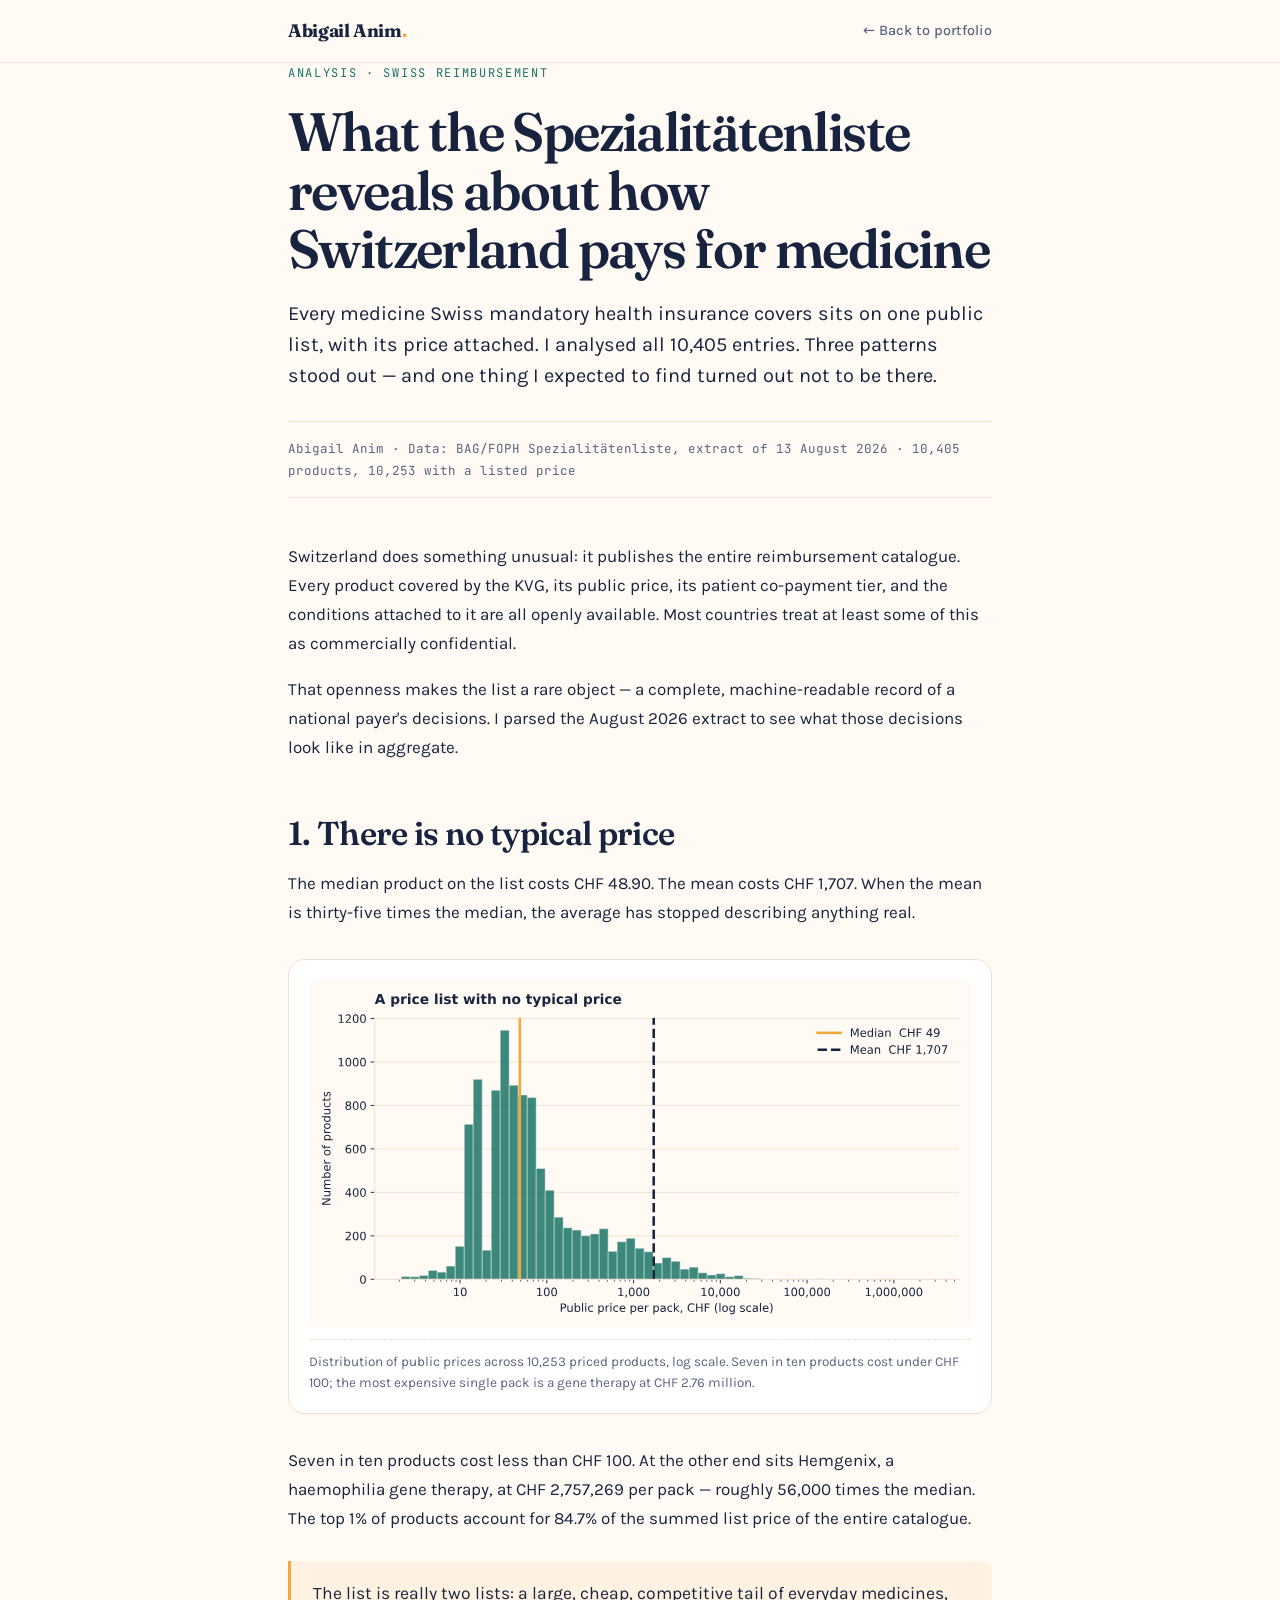
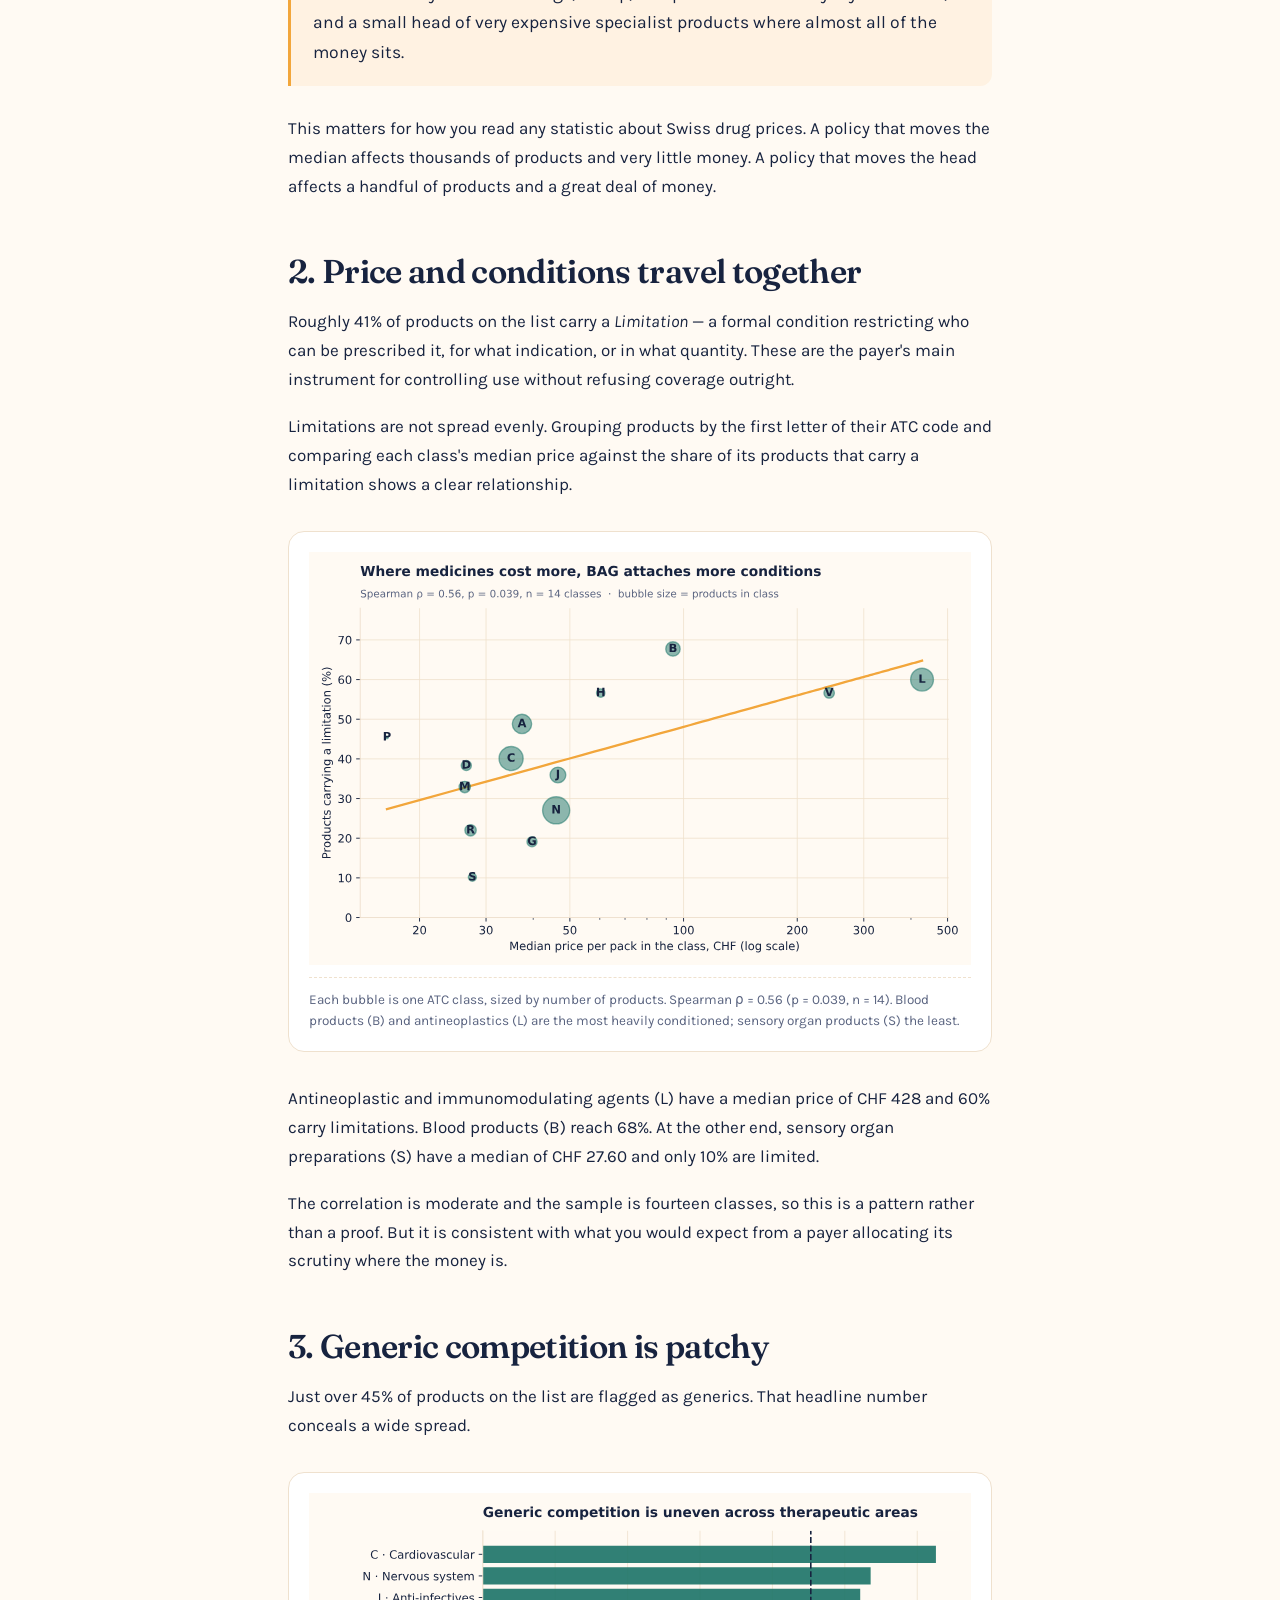
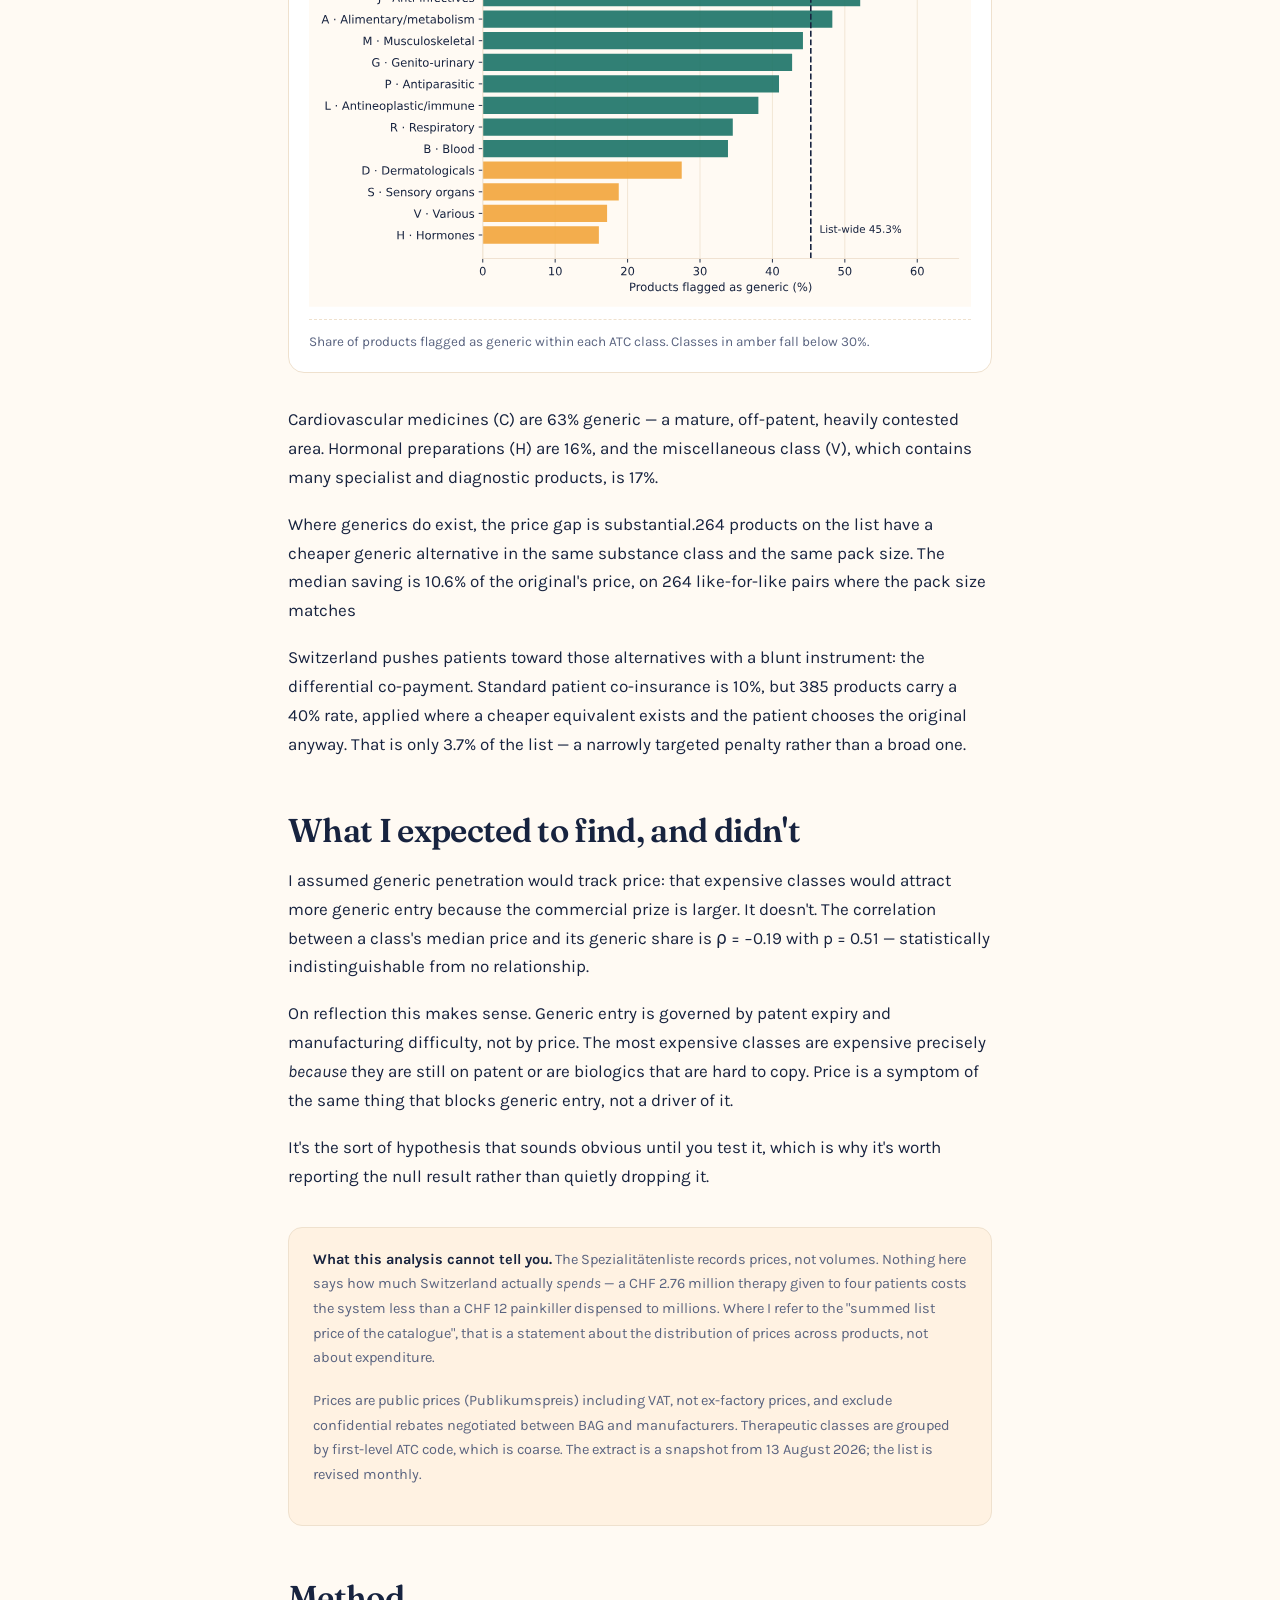
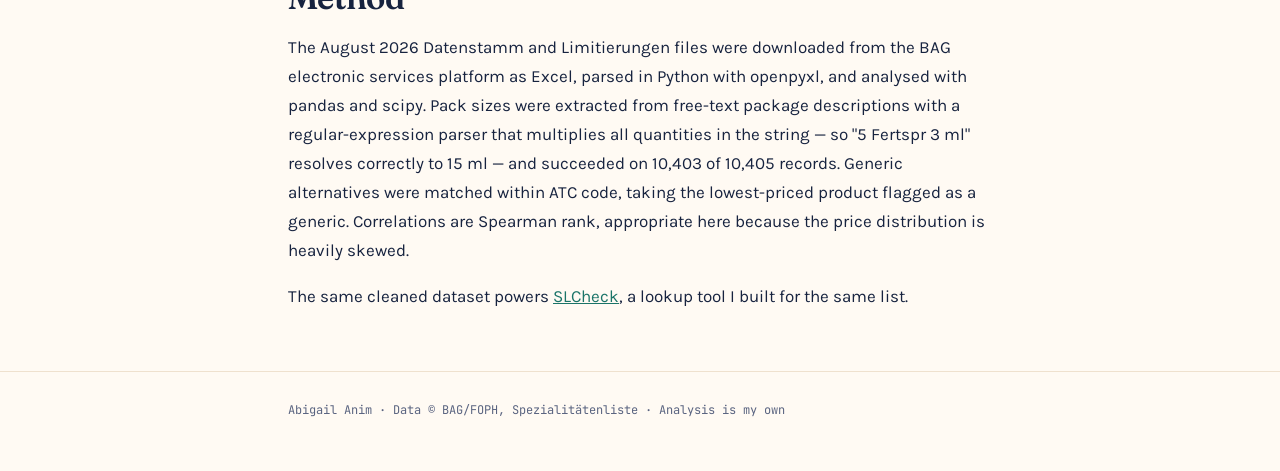
==== commit bf4e6708: "Revise generics pricing information in analysis.html Updated the paragraph on generics to reflect ne" ====
--- a/analysis.html
+++ b/analysis.html
@@ -7185,7 +7185,7 @@
 <figcaption>Share of products flagged as generic within each ATC class. Classes in amber fall below 30%.</figcaption></figure>
 
 <p>Cardiovascular medicines (C) are 63% generic — a mature, off-patent, heavily contested area. Hormonal preparations (H) are 16%, and the miscellaneous class (V), which contains many specialist and diagnostic products, is 17%.</p>
-<p>Where generics do exist, the price gap is substantial. 1,725 products on the list have a cheaper generic alternative in the same substance class. The median saving is CHF 22.90 per pack, which is 51.8% of the original's price — the typical switchable product costs about twice its cheapest alternative.</p>
+<p>Where generics do exist, the price gap is substantial.264 products on the list have a cheaper generic alternative in the same substance class and the same pack size. The median saving is 10.6% of the original's price, on 264 like-for-like pairs where the pack size matches</p>
 <p>Switzerland pushes patients toward those alternatives with a blunt instrument: the differential co-payment. Standard patient co-insurance is 10%, but 385 products carry a 40% rate, applied where a cheaper equivalent exists and the patient chooses the original anyway. That is only 3.7% of the list — a narrowly targeted penalty rather than a broad one.</p>
 
 <h2>What I expected to find, and didn't</h2>
@@ -7204,4 +7204,4 @@
 
 </main>
 <footer><div class="wrap">Abigail Anim · Data © BAG/FOPH, Spezialitätenliste · Analysis is my own</div></footer>
-</body></html>+</body></html>
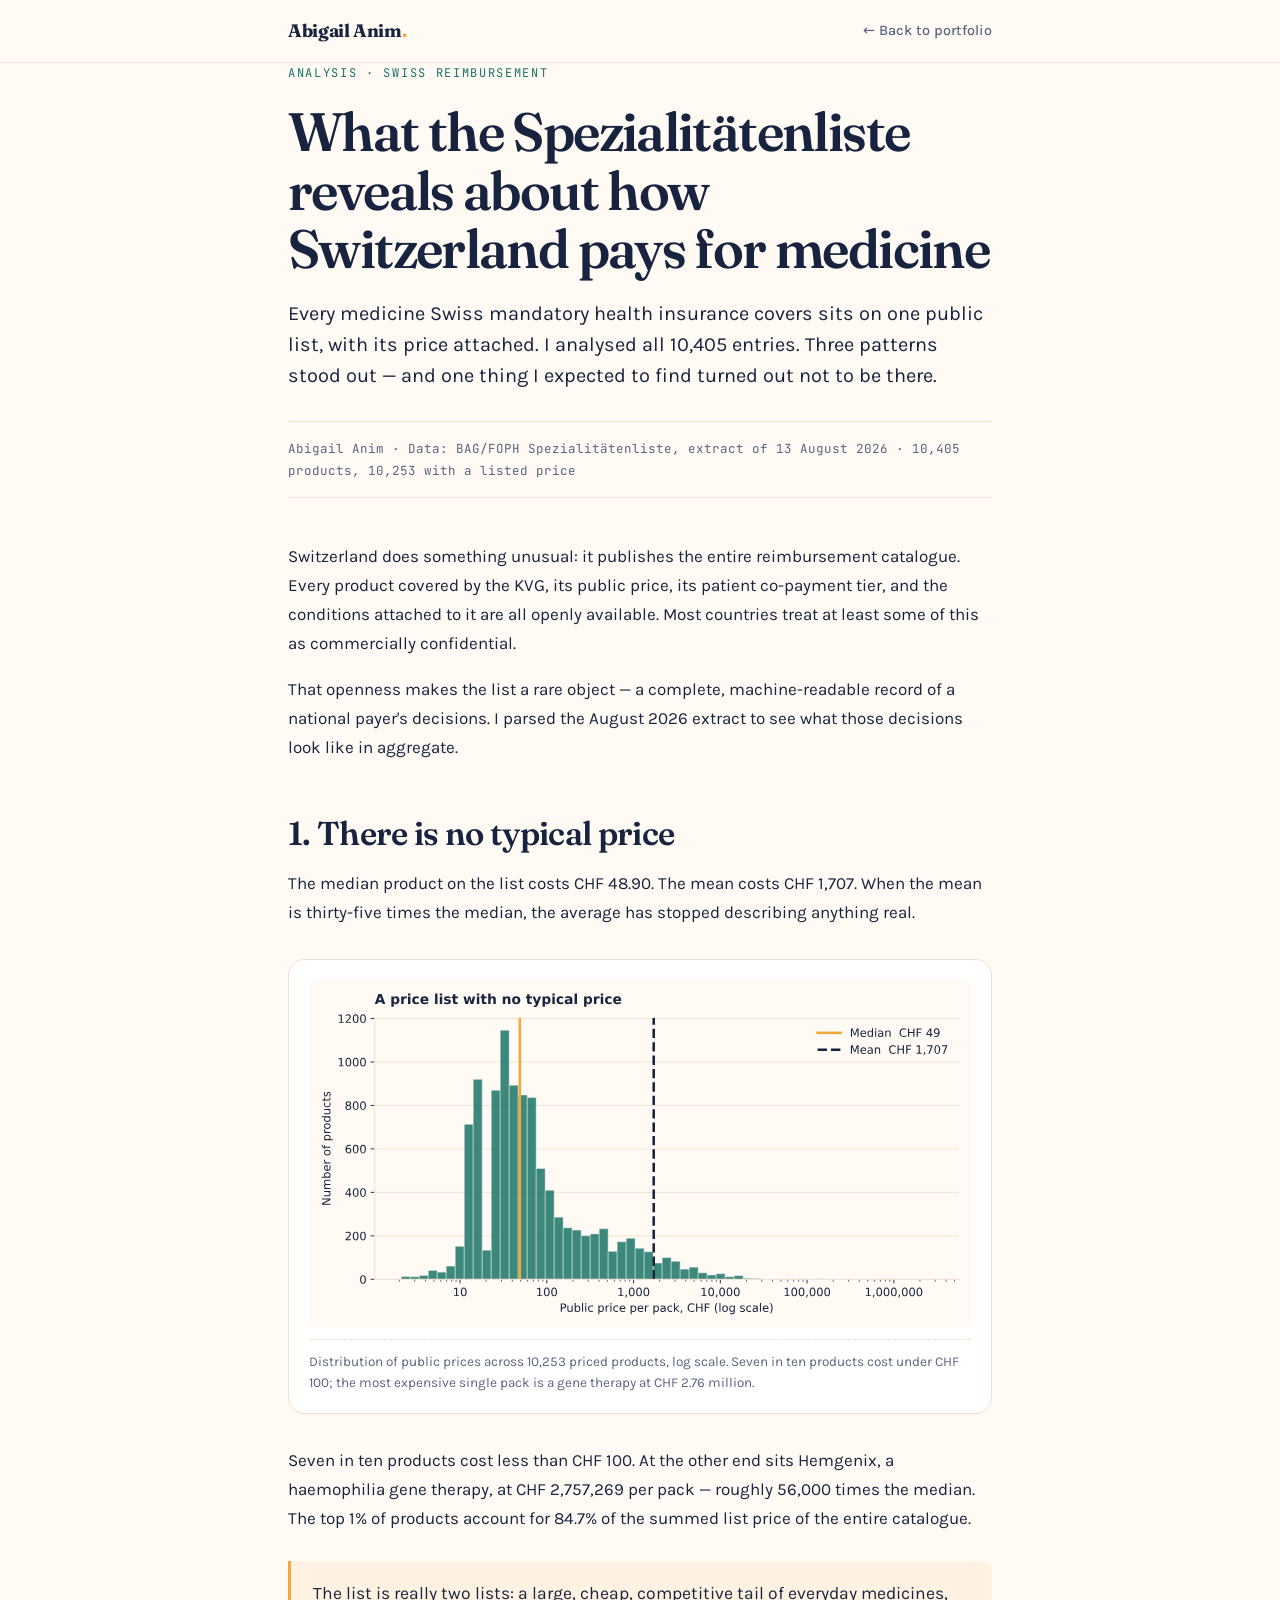
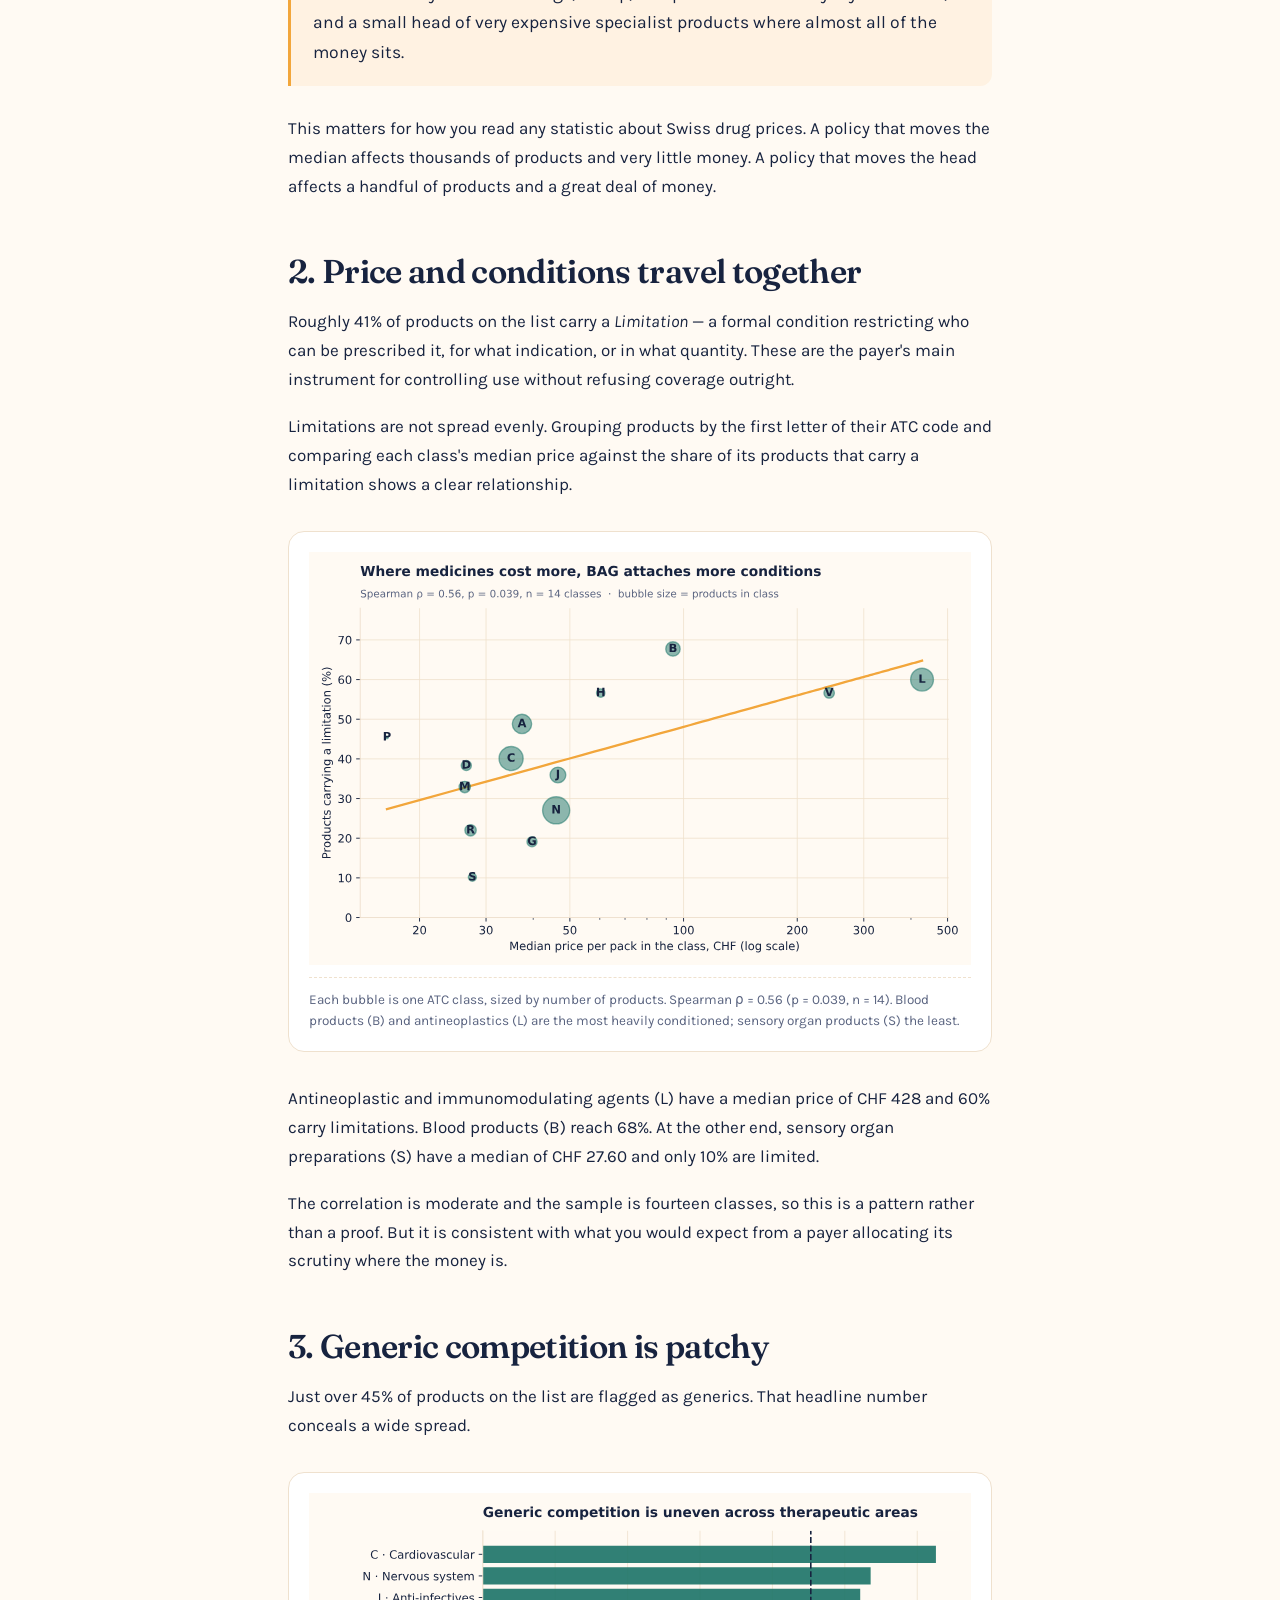
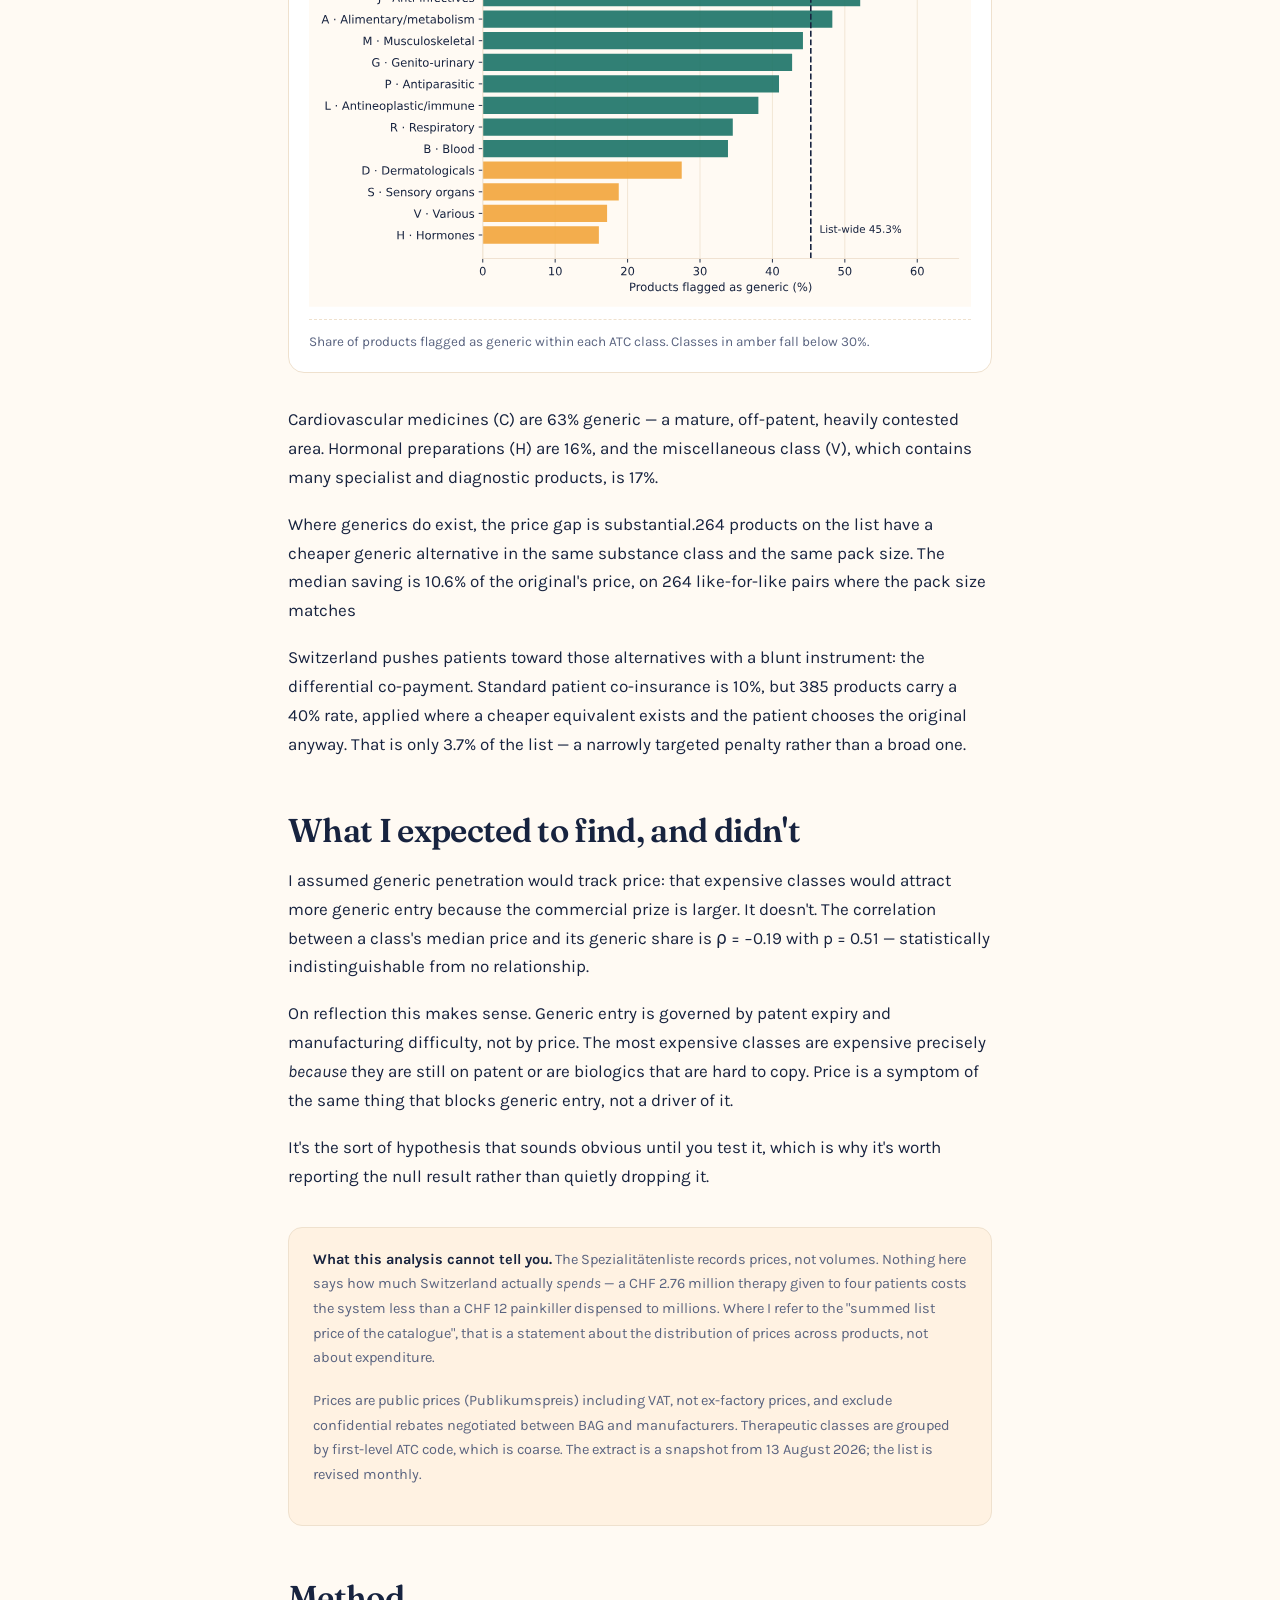
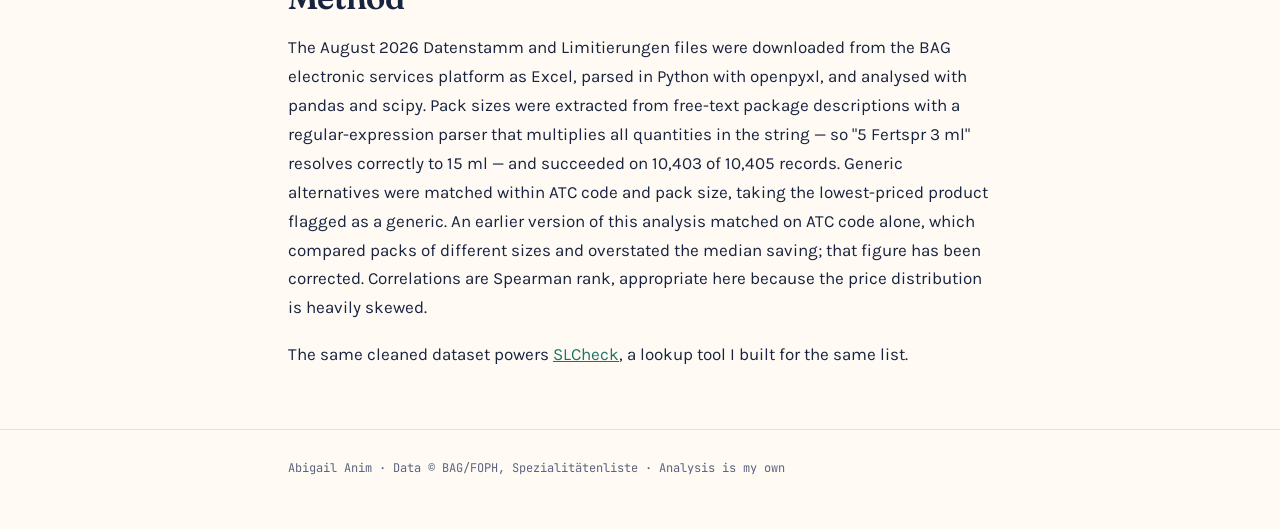
==== commit eaa34904: "Clarify analysis method and corrections in analysis.html Updated the method description to clarify t" ====
--- a/analysis.html
+++ b/analysis.html
@@ -7199,7 +7199,7 @@
 </div>
 
 <h2>Method</h2>
-<p>The August 2026 Datenstamm and Limitierungen files were downloaded from the BAG electronic services platform as Excel, parsed in Python with openpyxl, and analysed with pandas and scipy. Pack sizes were extracted from free-text package descriptions with a regular-expression parser that multiplies all quantities in the string — so "5 Fertspr 3 ml" resolves correctly to 15 ml — and succeeded on 10,403 of 10,405 records. Generic alternatives were matched within ATC code, taking the lowest-priced product flagged as a generic. Correlations are Spearman rank, appropriate here because the price distribution is heavily skewed.</p>
+<p>The August 2026 Datenstamm and Limitierungen files were downloaded from the BAG electronic services platform as Excel, parsed in Python with openpyxl, and analysed with pandas and scipy. Pack sizes were extracted from free-text package descriptions with a regular-expression parser that multiplies all quantities in the string — so "5 Fertspr 3 ml" resolves correctly to 15 ml — and succeeded on 10,403 of 10,405 records. Generic alternatives were matched within ATC code and pack size, taking the lowest-priced product flagged as a generic. An earlier version of this analysis matched on ATC code alone, which compared packs of different sizes and overstated the median saving; that figure has been corrected. Correlations are Spearman rank, appropriate here because the price distribution is heavily skewed.</p>
 <p>The same cleaned dataset powers <a href="https://abbie122.github.io/slcheck">SLCheck</a>, a lookup tool I built for the same list.</p>
 
 </main>
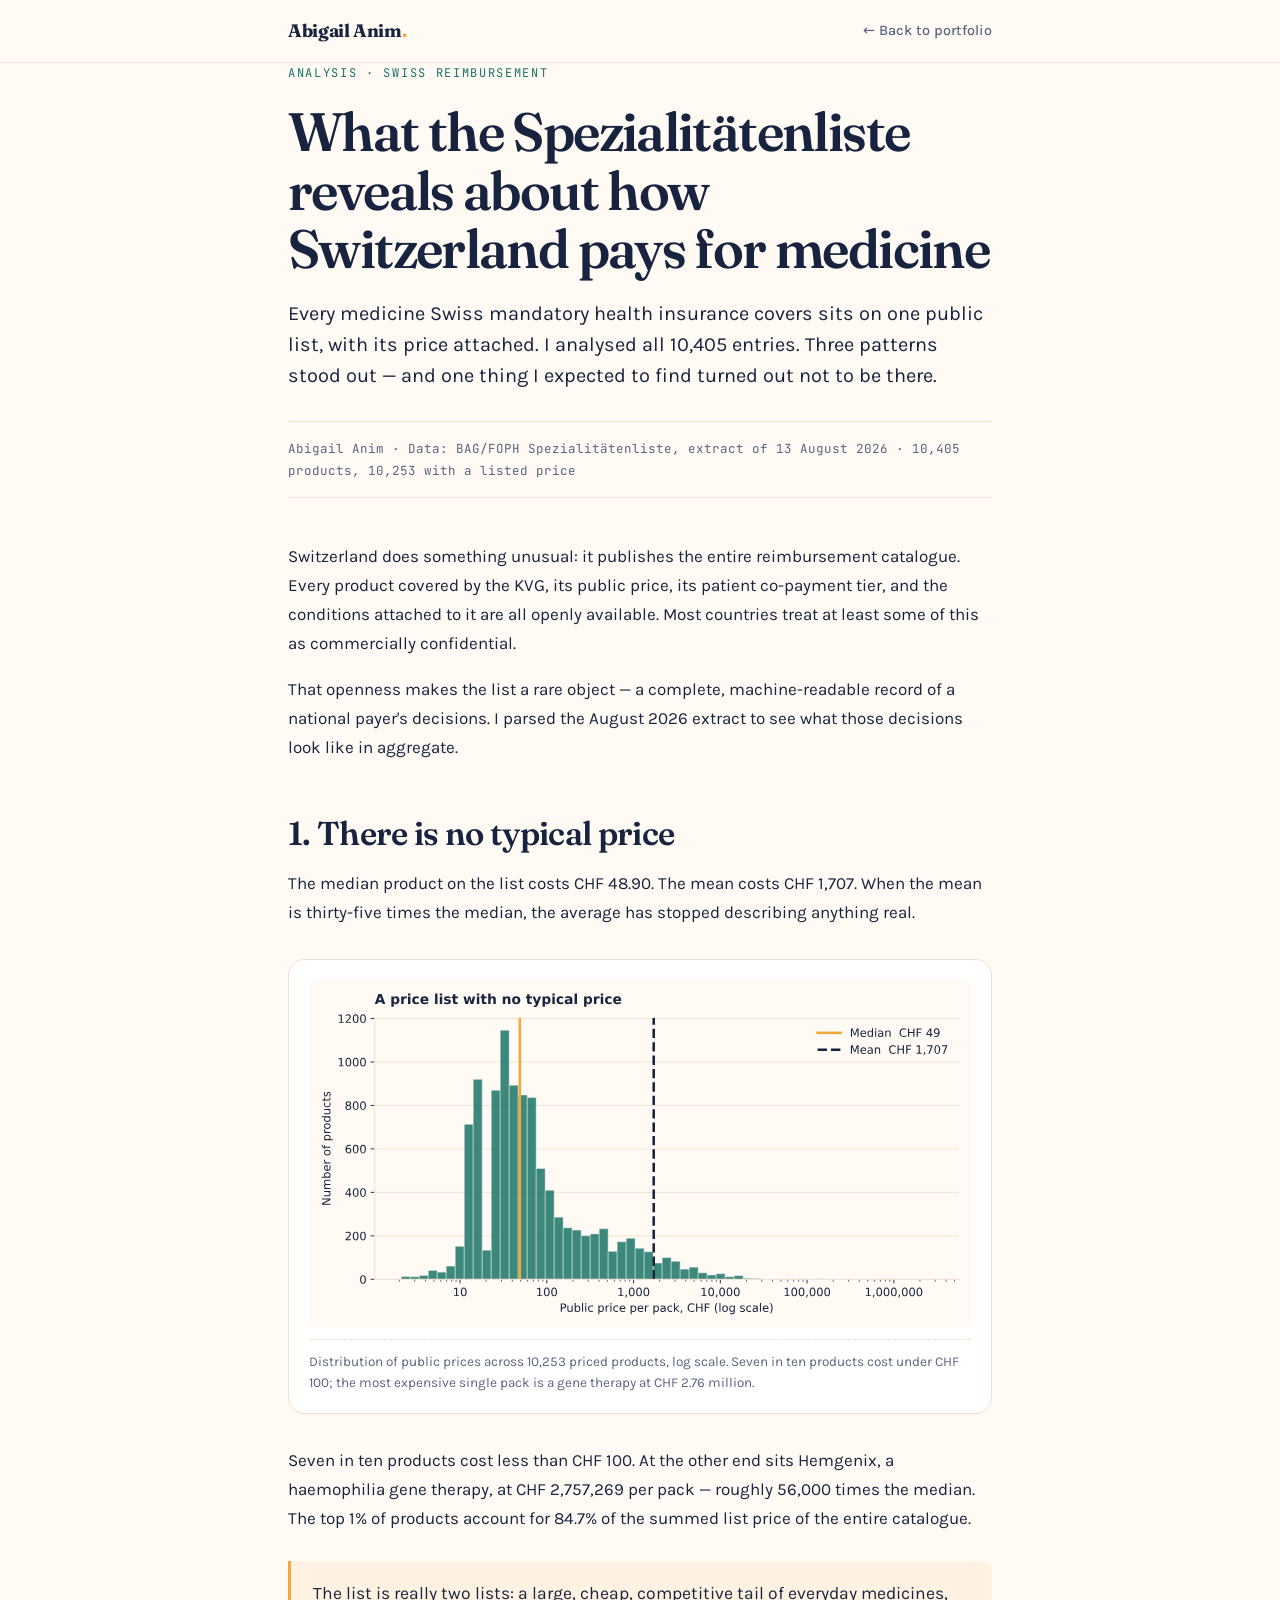
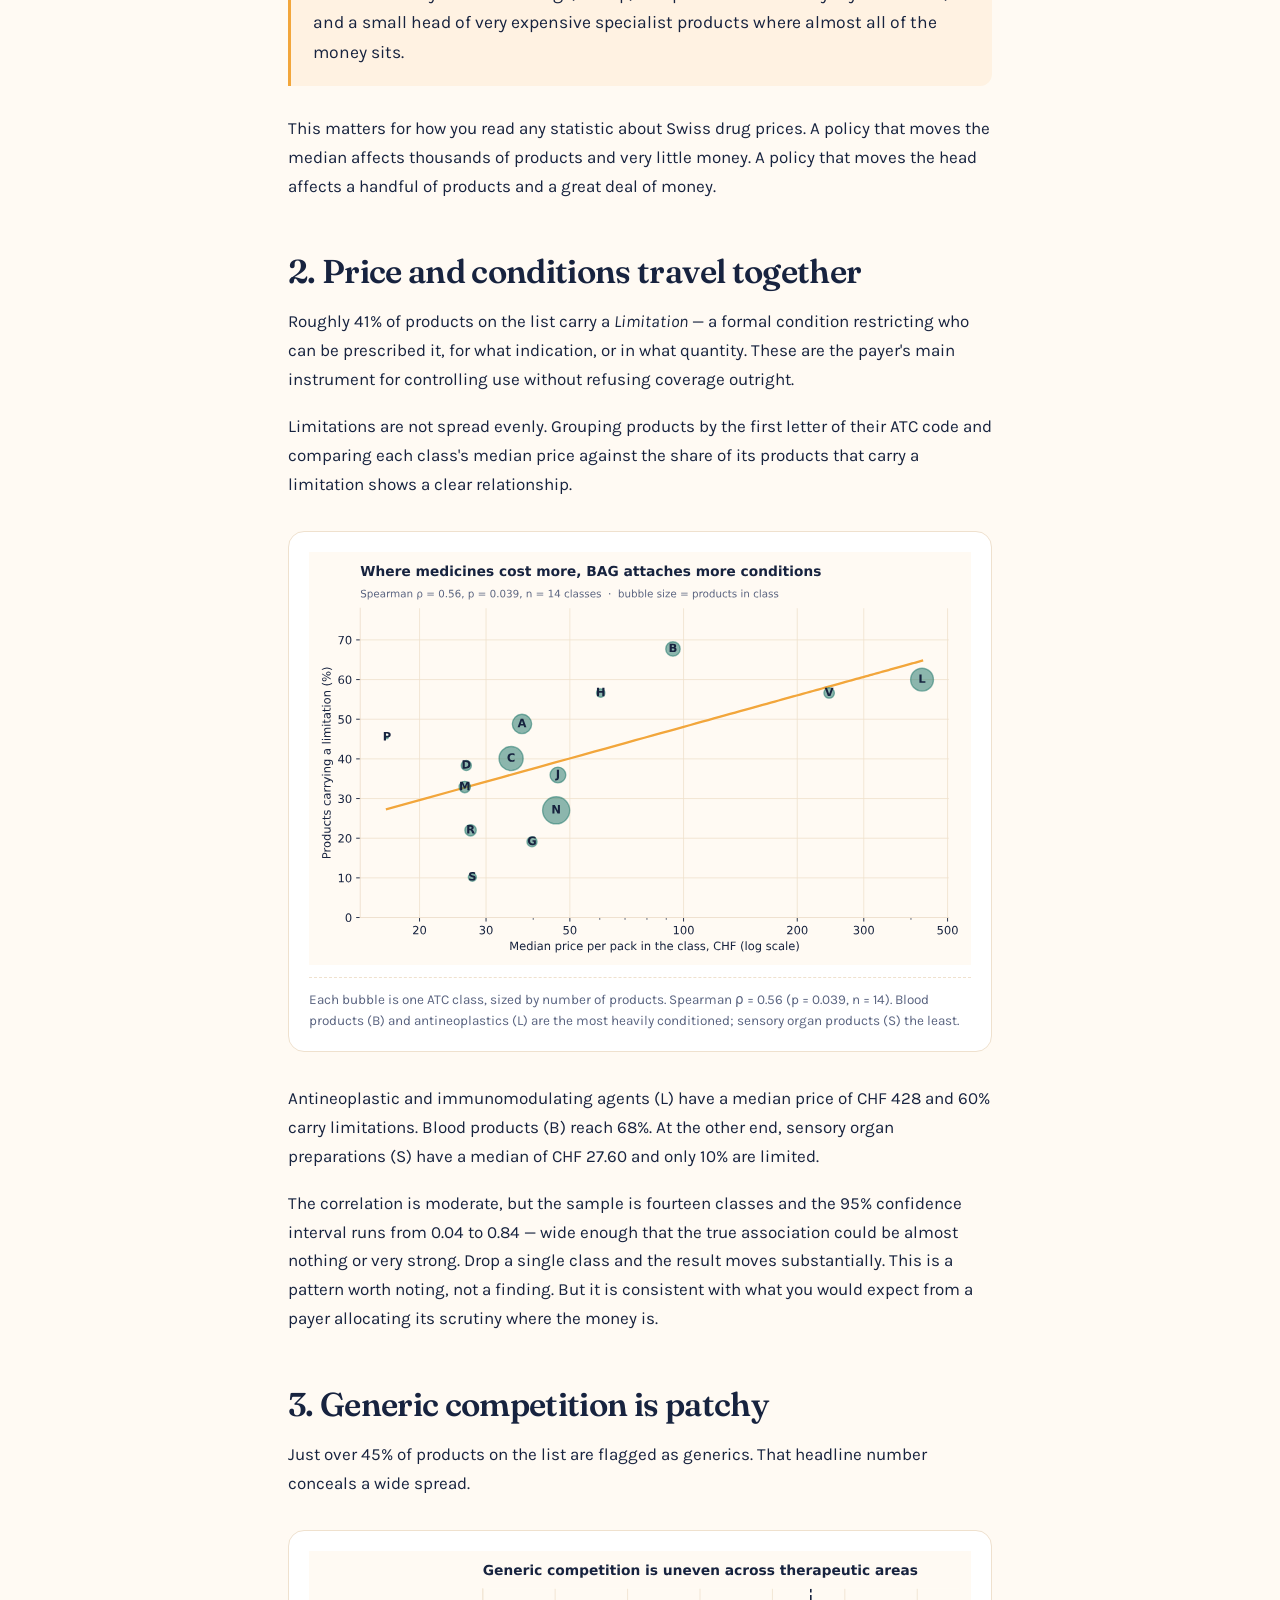
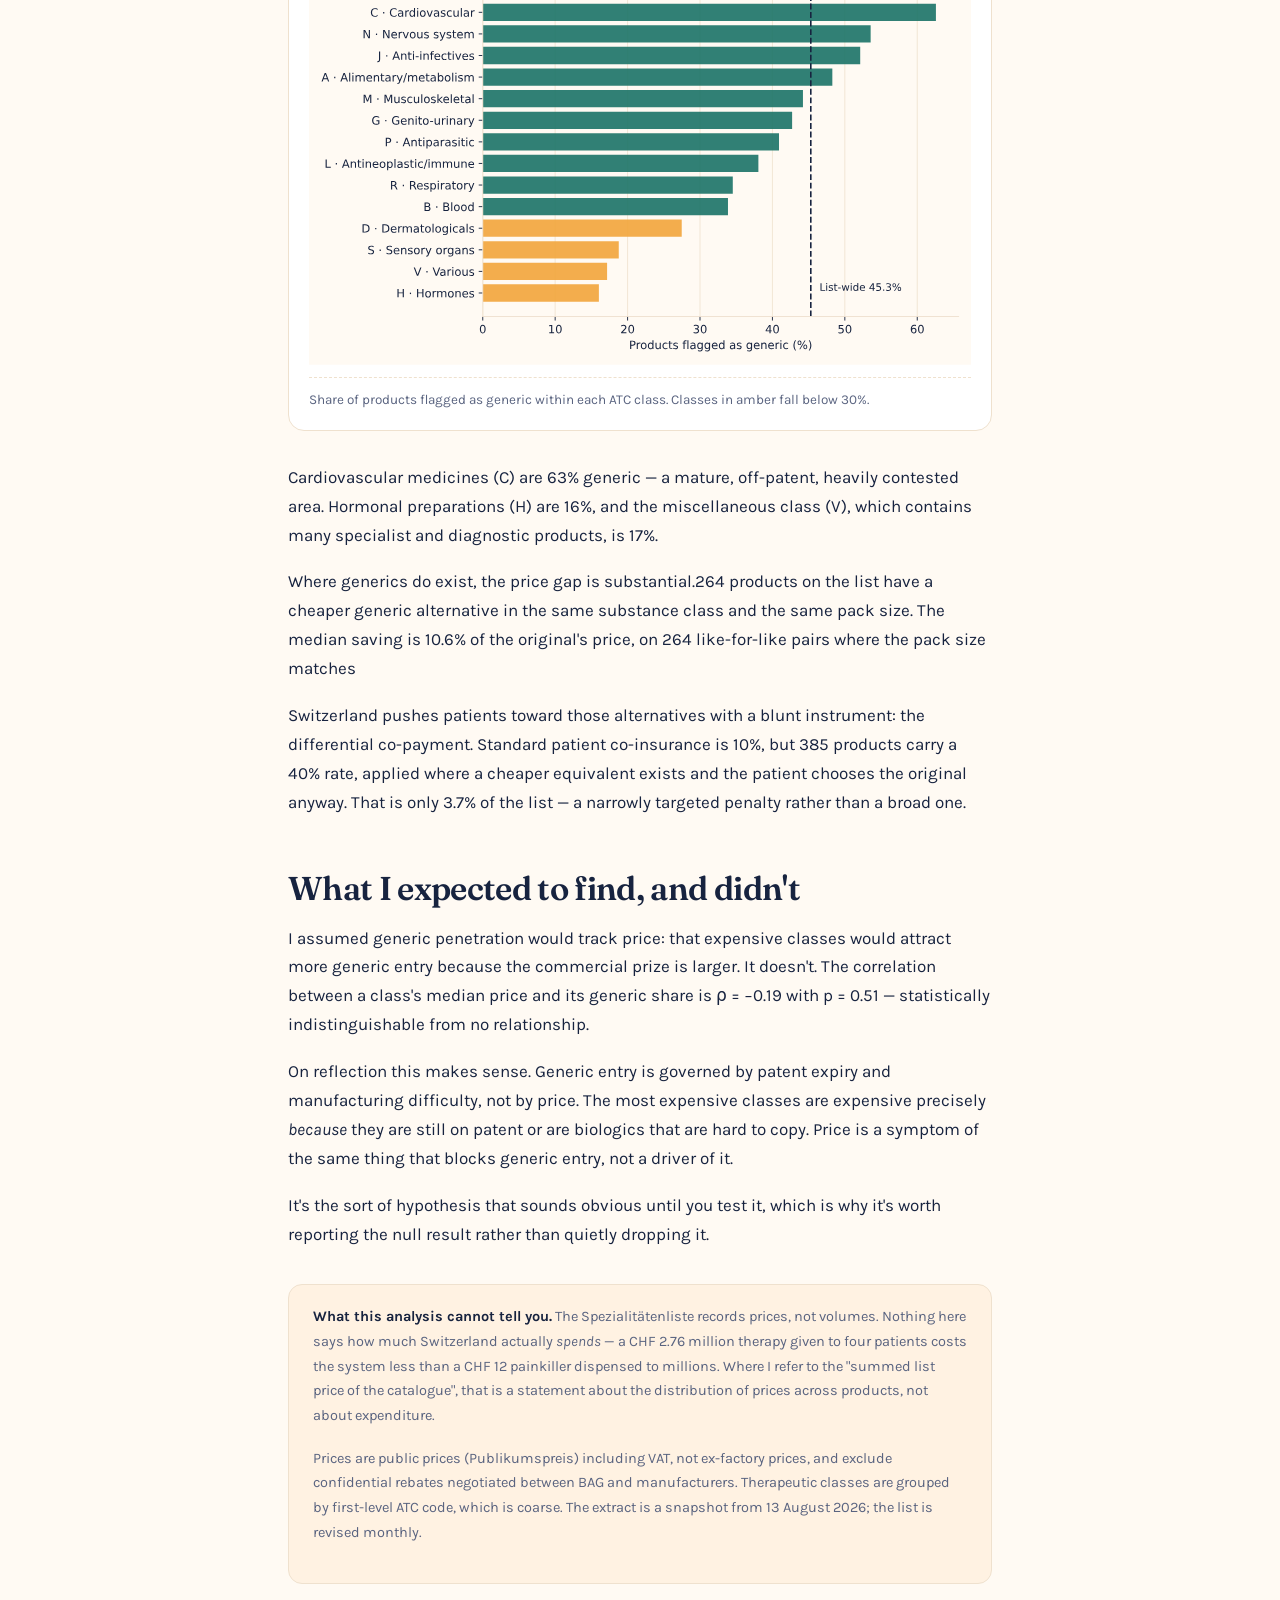
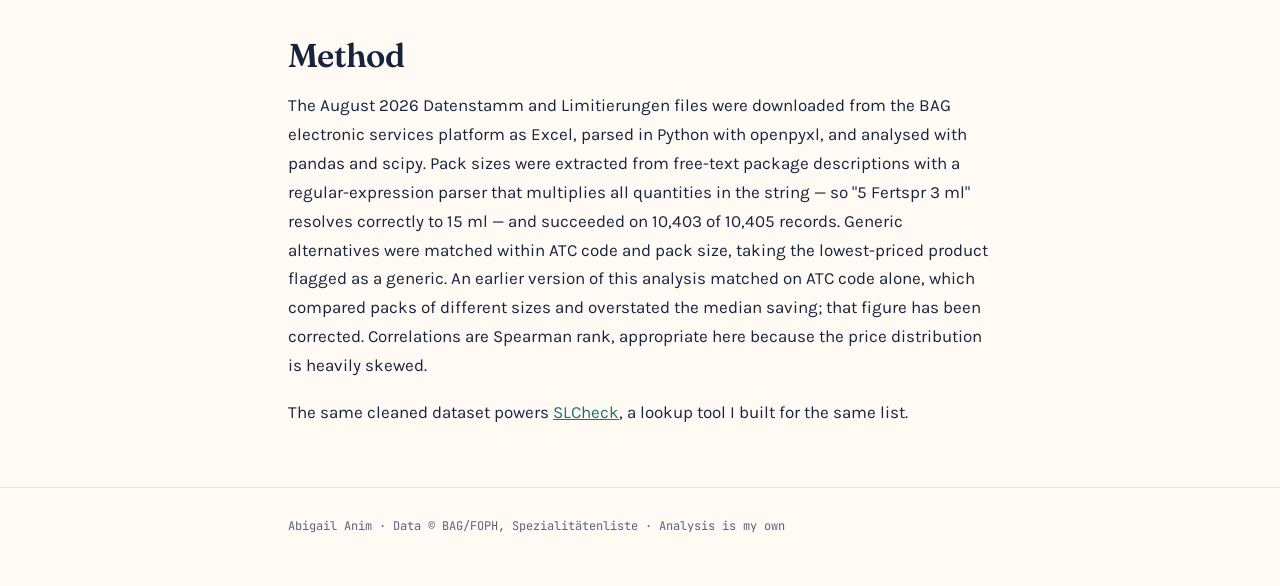
==== commit 054172e6: "Add confidence interval to ATC correlation" ====
--- a/analysis.html
+++ b/analysis.html
@@ -4958,7 +4958,7 @@
 <figcaption>Each bubble is one ATC class, sized by number of products. Spearman ρ = 0.56 (p = 0.039, n = 14). Blood products (B) and antineoplastics (L) are the most heavily conditioned; sensory organ products (S) the least.</figcaption></figure>
 
 <p>Antineoplastic and immunomodulating agents (L) have a median price of CHF 428 and 60% carry limitations. Blood products (B) reach 68%. At the other end, sensory organ preparations (S) have a median of CHF 27.60 and only 10% are limited.</p>
-<p>The correlation is moderate and the sample is fourteen classes, so this is a pattern rather than a proof. But it is consistent with what you would expect from a payer allocating its scrutiny where the money is.</p>
+<p>The correlation is moderate, but the sample is fourteen classes and the 95% confidence interval runs from 0.04 to 0.84 &mdash; wide enough that the true association could be almost nothing or very strong. Drop a single class and the result moves substantially. This is a pattern worth noting, not a finding. But it is consistent with what you would expect from a payer allocating its scrutiny where the money is.</p>
 
 <h2>3. Generic competition is patchy</h2>
 <p>Just over 45% of products on the list are flagged as generics. That headline number conceals a wide spread.</p>
